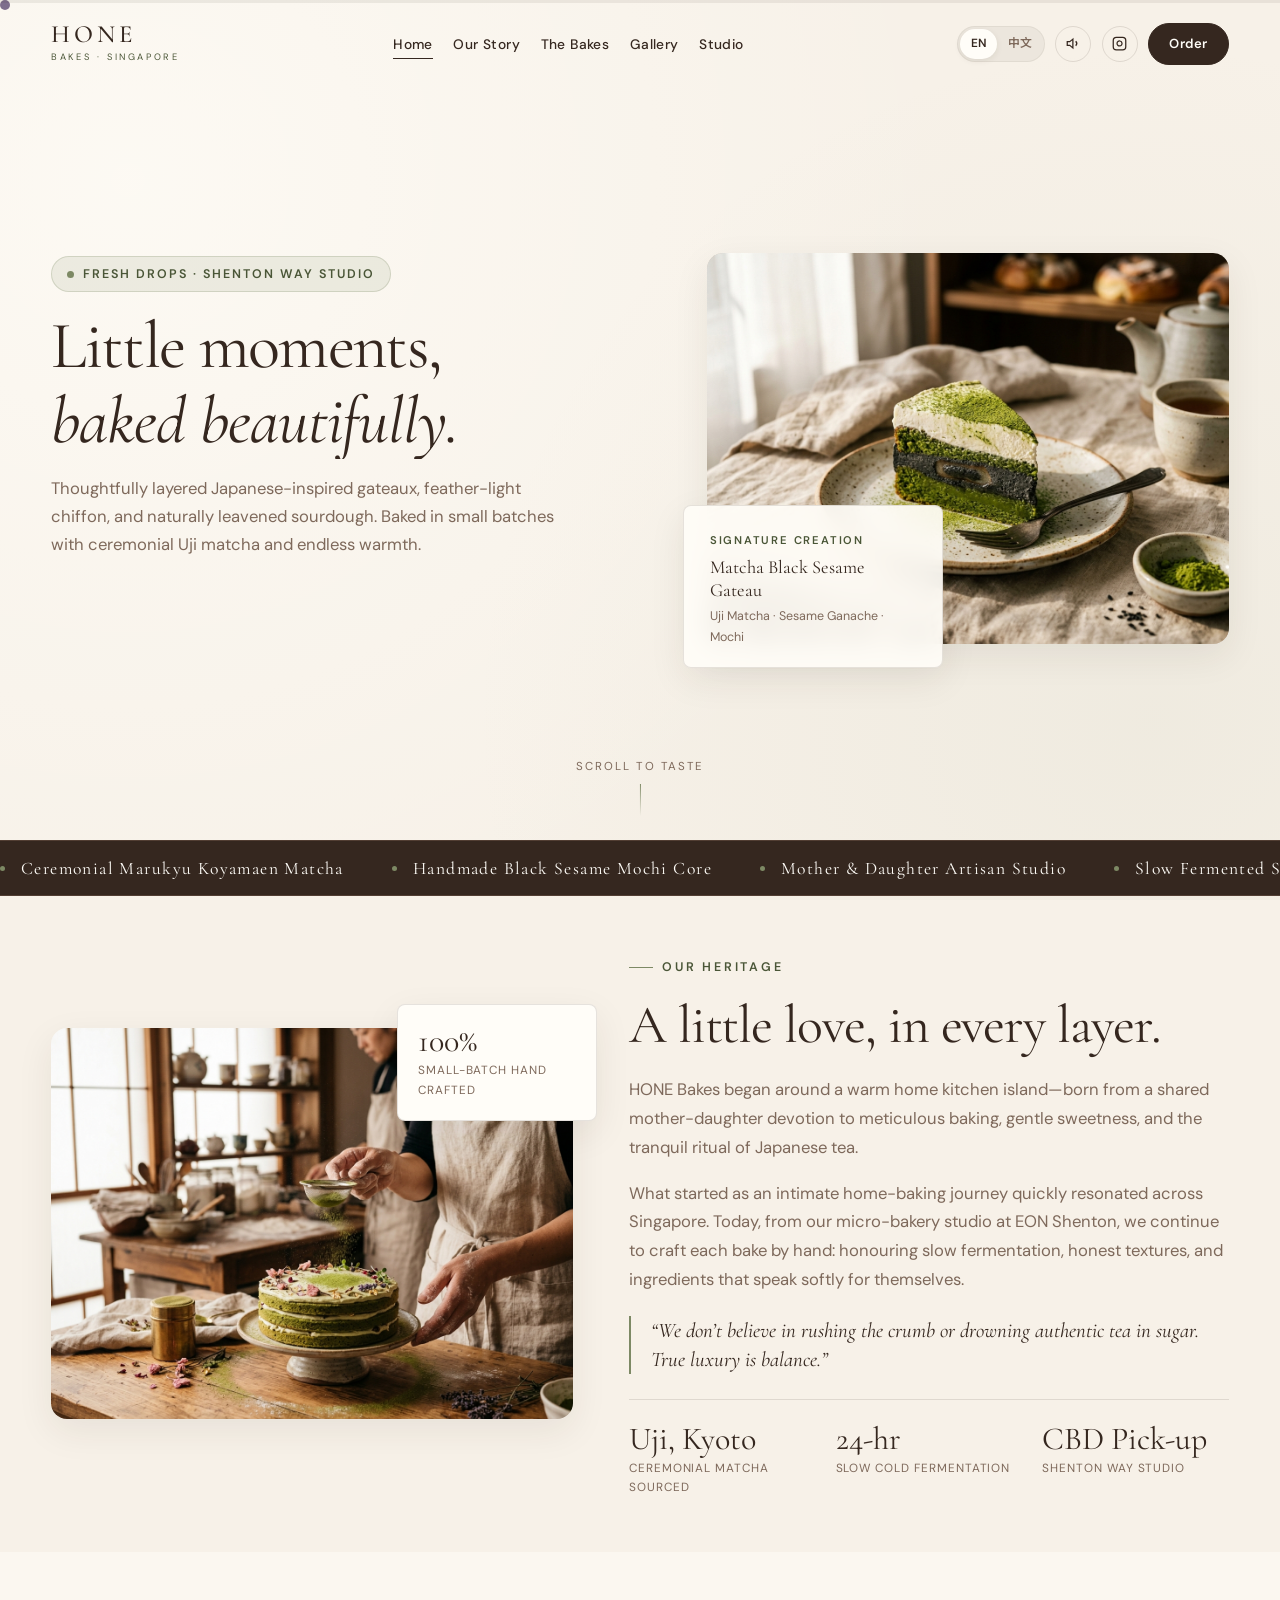
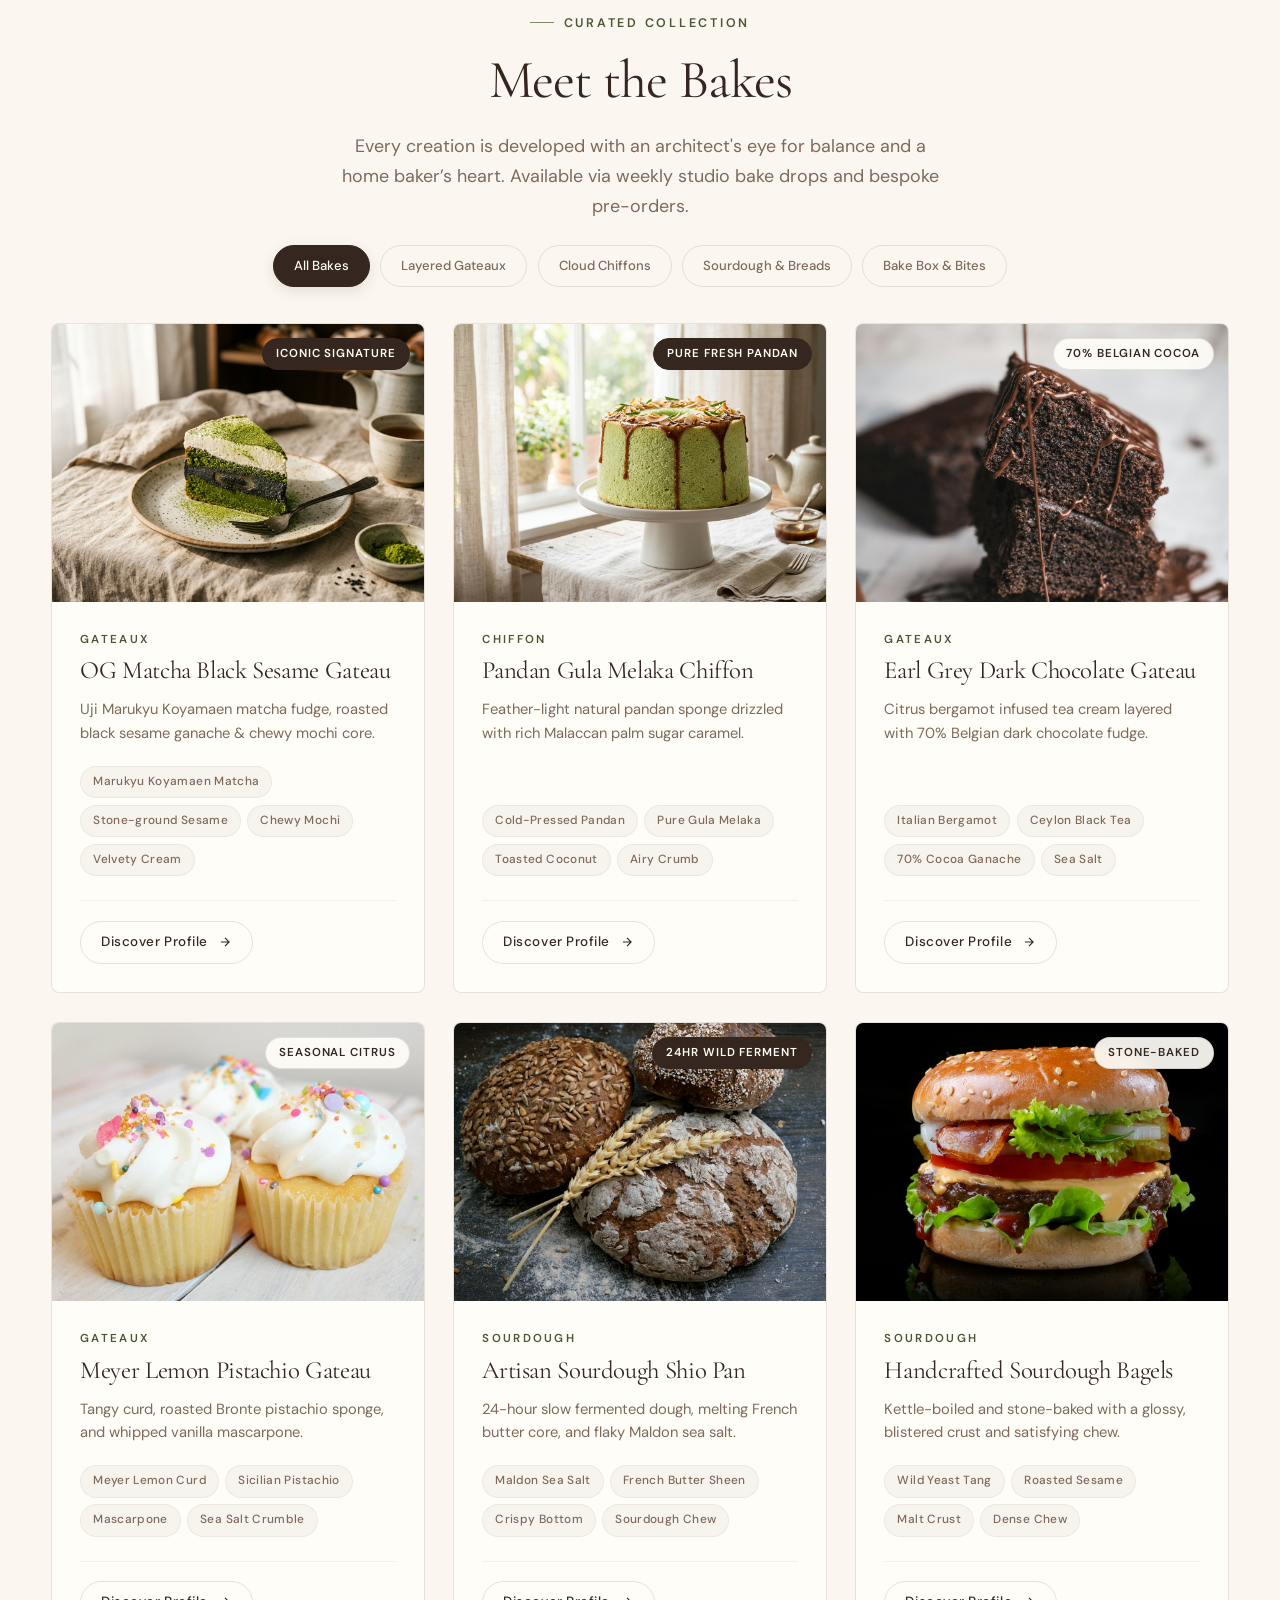
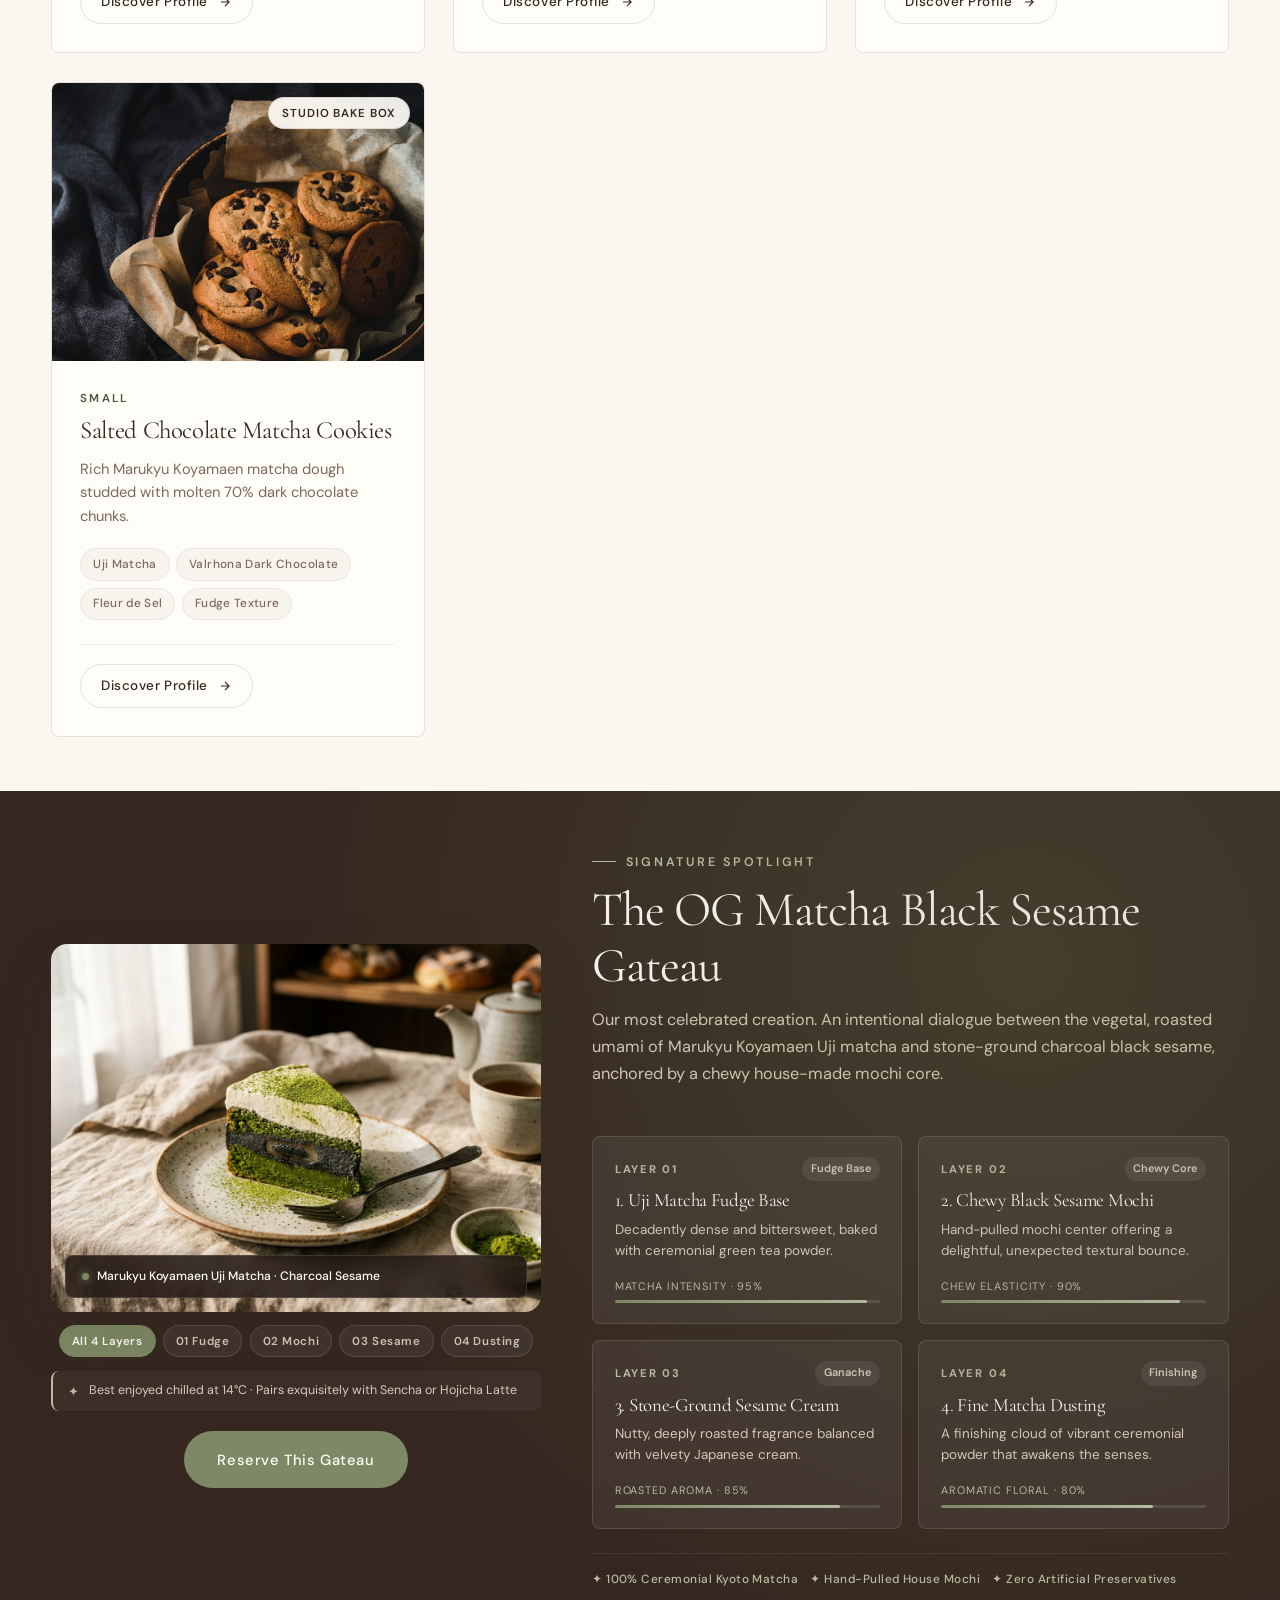
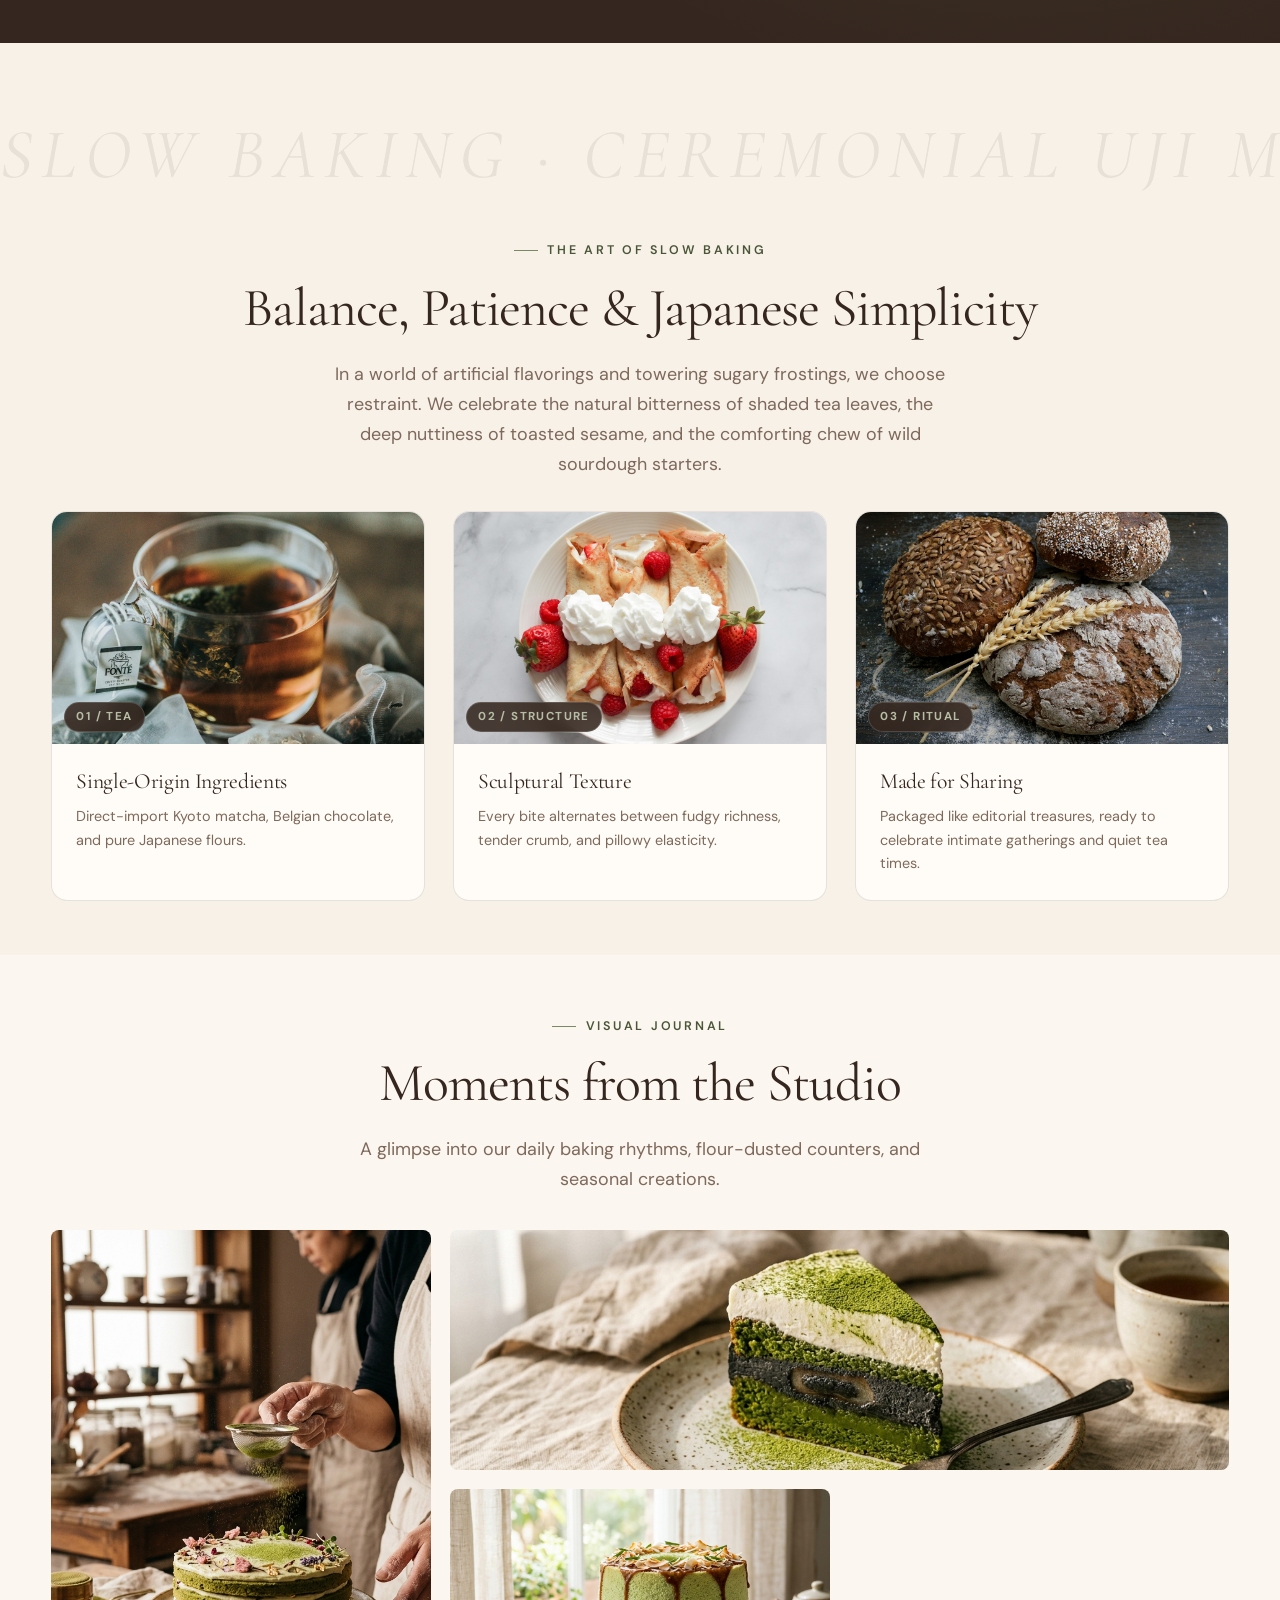
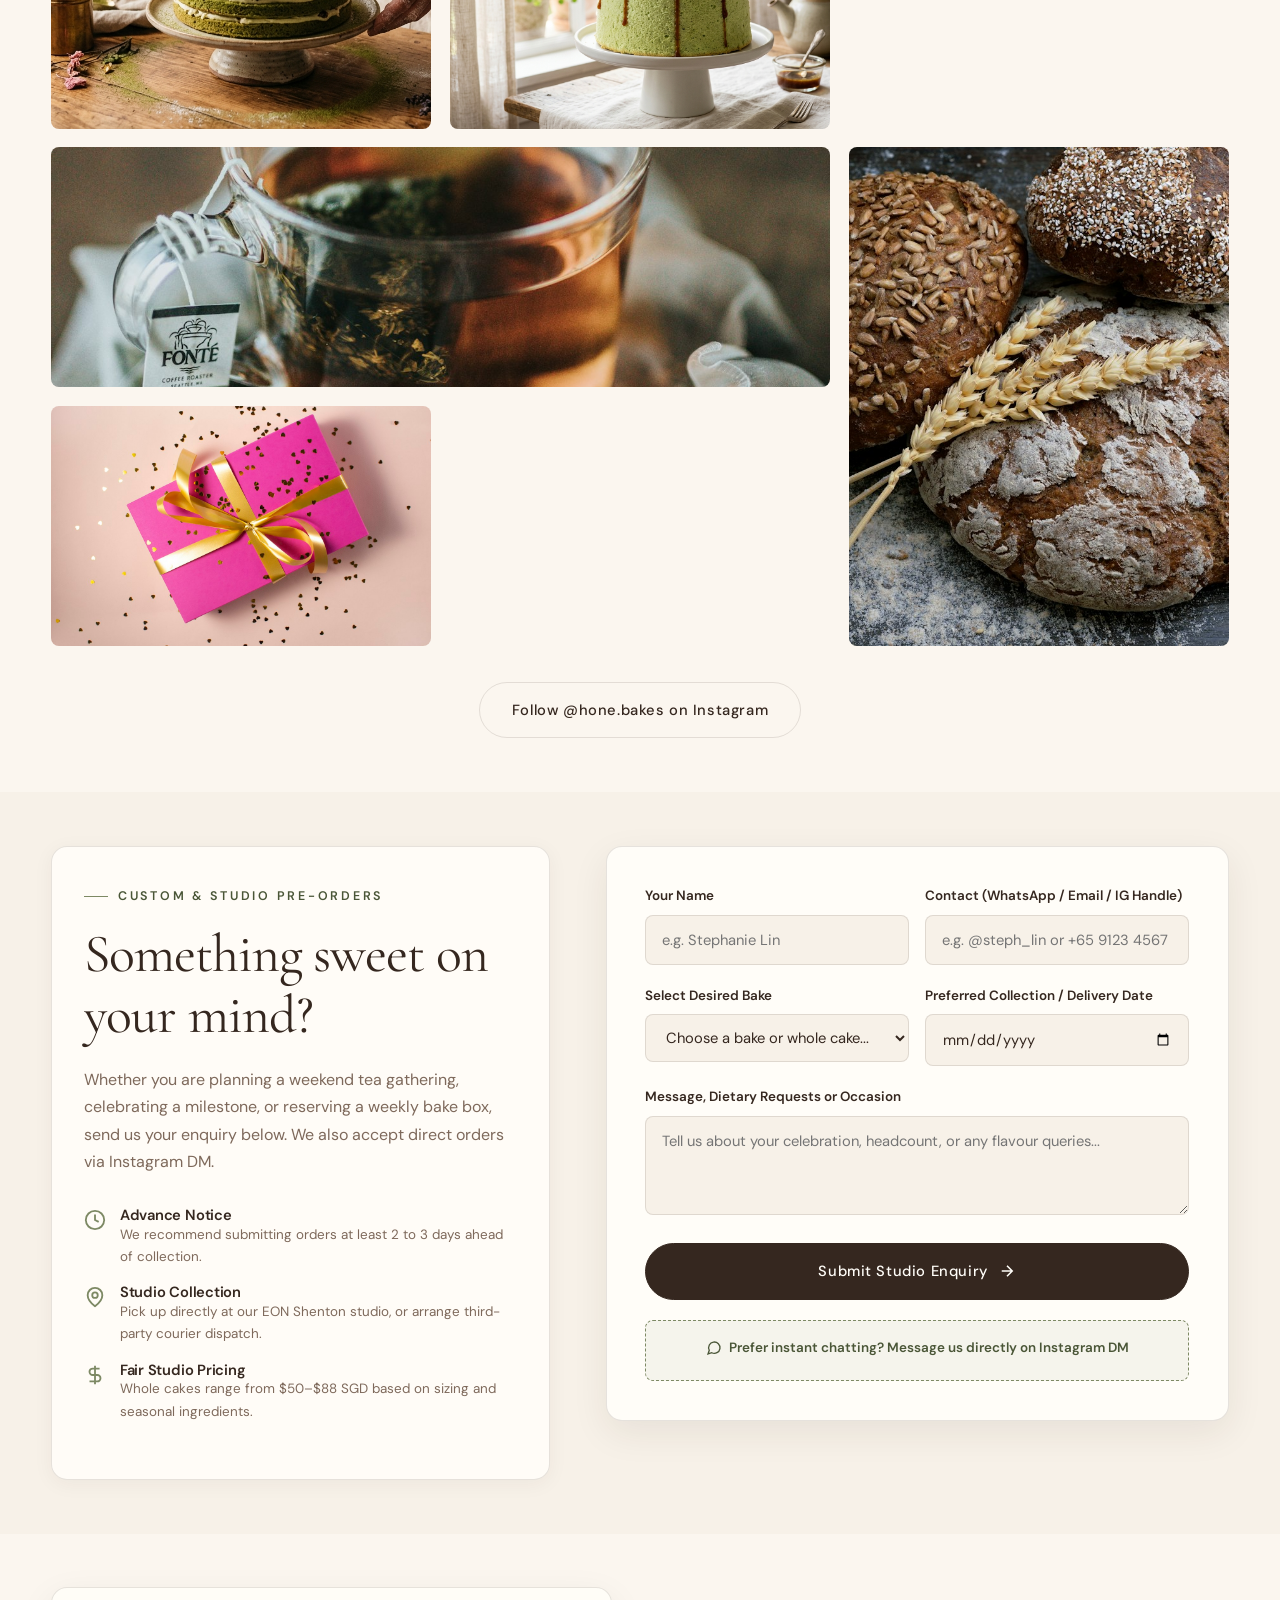
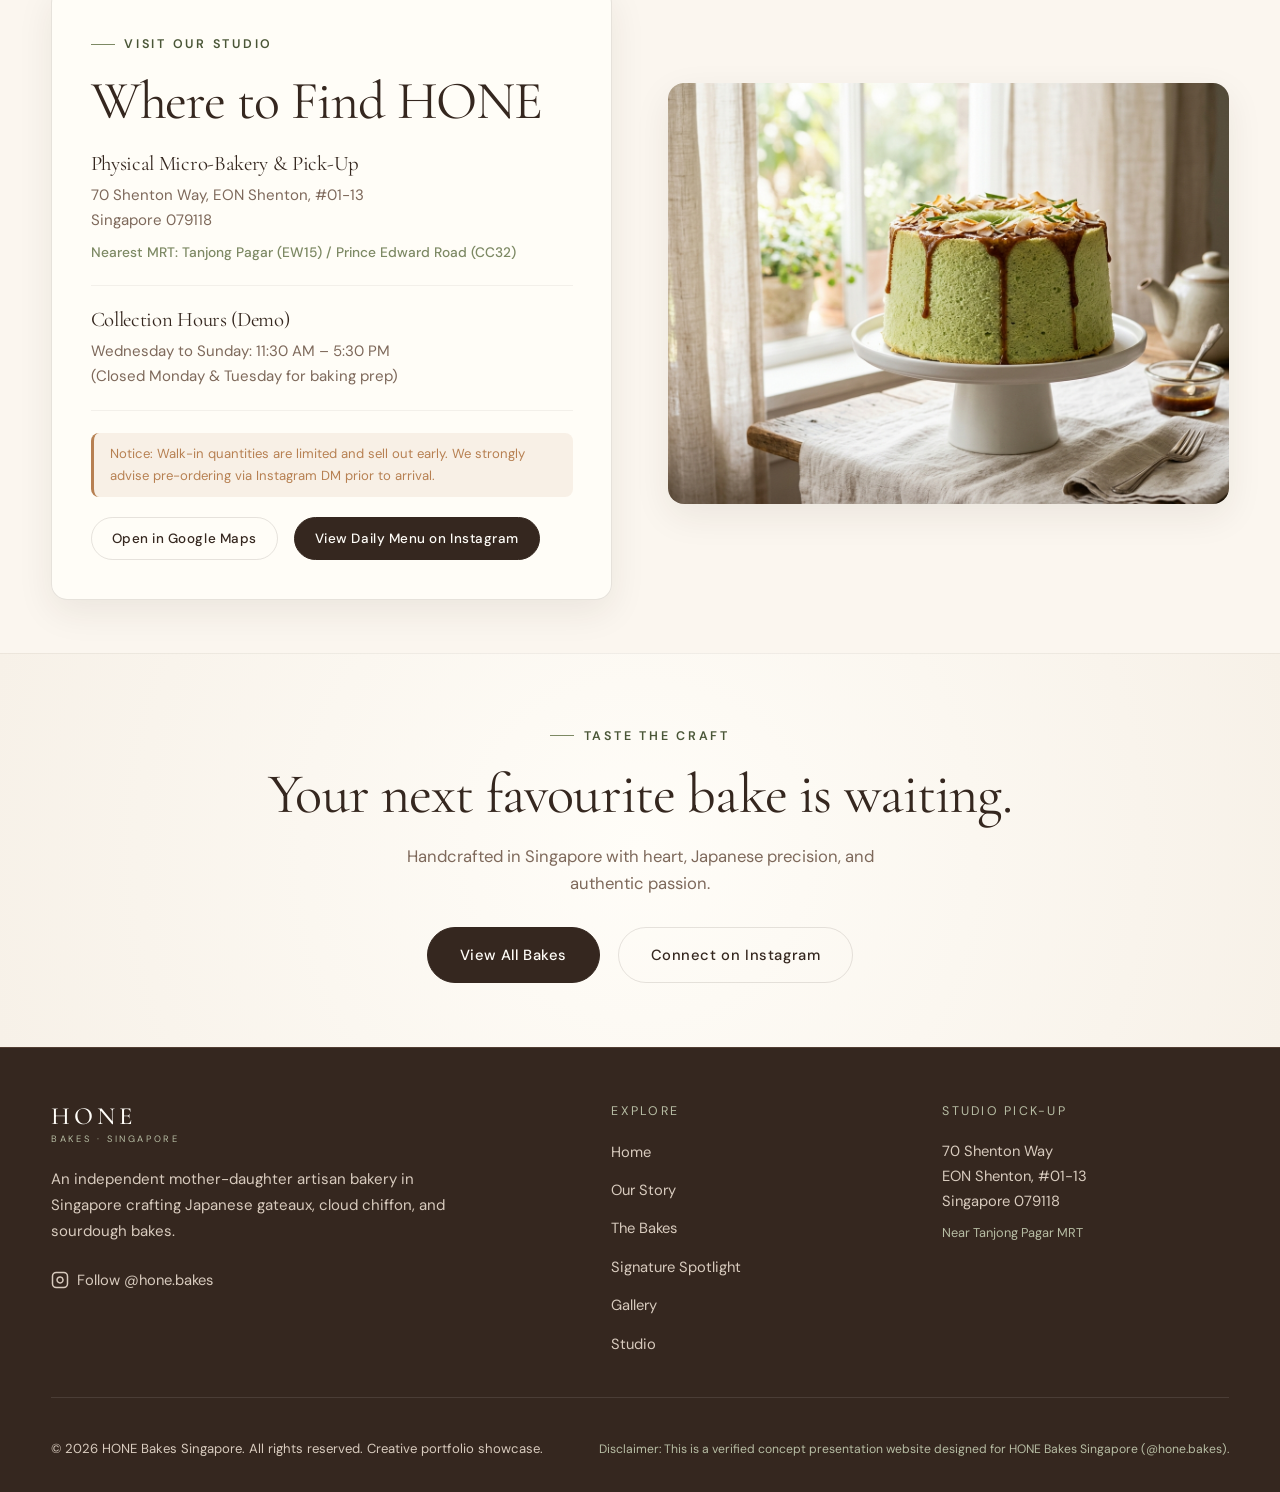
==== index.html @ 2d7f0666 "Initial commit - HONE Bakes artisan bakery website" ====
<!DOCTYPE html>
<html lang="en">
<head>
  <meta charset="UTF-8">
  <meta name="viewport" content="width=device-width, initial-scale=1.0">
  
  <!-- Primary SEO Tags -->
  <title>HONE Bakes — Artisan Bakery Singapore | OG Matcha Black Sesame Gateau</title>
  <meta name="title" content="HONE Bakes — Artisan Bakery Singapore | OG Matcha Black Sesame Gateau">
  <meta name="description" content="HONE Bakes is an independent mother-daughter artisan bakery studio in Singapore, famed for the OG Matcha Black Sesame Gateau, sourdough shio pan, and cloud chiffons.">
  <meta name="keywords" content="HONE Bakes, HONE Bakes Singapore, artisan bakery Singapore, matcha cake Singapore, matcha black sesame cake, sourdough shio pan, chiffon cake Singapore, Shenton Way bakery">
  <meta name="author" content="HONE Bakes">
  <meta name="robots" content="index, follow">
  <link rel="canonical" href="https://honebakes.sg/">
  <meta name="theme-color" content="#35271F">

  <!-- Open Graph / Facebook -->
  <meta property="og:type" content="website">
  <meta property="og:url" content="https://honebakes.sg/">
  <meta property="og:title" content="HONE Bakes — Artisan Bakery Singapore">
  <meta property="og:description" content="Thoughtfully crafted Japanese-inspired gateaux, feather-light chiffon, and naturally leavened sourdough in Singapore.">
  <meta property="og:image" content="https://honebakes.sg/assets/images/hone-bakes-matcha-black-sesame-gateau.jpg">

  <!-- Twitter -->
  <meta property="twitter:card" content="summary_large_image">
  <meta property="twitter:url" content="https://honebakes.sg/">
  <meta property="twitter:title" content="HONE Bakes — Artisan Bakery Singapore">
  <meta property="twitter:description" content="Thoughtfully crafted Japanese-inspired gateaux, feather-light chiffon, and naturally leavened sourdough in Singapore.">
  <meta property="twitter:image" content="https://honebakes.sg/assets/images/hone-bakes-matcha-black-sesame-gateau.jpg">

  <!-- Favicon & Manifest -->
  <link rel="icon" type="image/svg+xml" href="favicon.svg">
  <link rel="manifest" href="site.webmanifest">

  <!-- Preconnect & Fonts -->
  <link rel="preconnect" href="https://fonts.googleapis.com">
  <link rel="preconnect" href="https://fonts.gstatic.com" crossorigin>
  <link href="https://fonts.googleapis.com/css2?family=Cormorant+Garamond:ital,wght@0,300;0,400;0,500;0,600;0,700;1,400;1,600&family=DM+Sans:ital,opsz,wght@0,9..40,300;0,9..40,400;0,9..40,500;0,9..40,600;0,9..40,700;1,9..40,400&family=Noto+Serif+SC:wght@400;600;700&family=Noto+Sans+SC:wght@300;400;500&display=swap" rel="stylesheet">

  <!-- Stylesheets -->
  <link rel="stylesheet" href="css/style.css">
  <link rel="stylesheet" href="css/animations.css">
  <link rel="stylesheet" href="css/responsive.css">

  <!-- Structured Data: JSON-LD for LocalBusiness / Bakery -->
  <script type="application/ld+json">
  {
    "@context": "https://schema.org",
    "@type": "Bakery",
    "name": "HONE Bakes",
    "image": "https://honebakes.sg/assets/images/hone-bakes-matcha-black-sesame-gateau.jpg",
    "description": "Artisan mother-daughter bakery in Singapore crafting Japanese gateaux, sourdough shio pan, and cloud chiffon cakes.",
    "url": "https://honebakes.sg/",
    "sameAs": [
      "https://instagram.com/hone.bakes"
    ],
    "address": {
      "@type": "PostalAddress",
      "streetAddress": "70 Shenton Way, EON Shenton, #01-13",
      "addressLocality": "Singapore",
      "postalCode": "079118",
      "addressCountry": "SG"
    },
    "geo": {
      "@type": "GeoCoordinates",
      "latitude": 1.2745,
      "longitude": 103.8471
    },
    "servesCuisine": ["Bakery", "Japanese Pastry", "Sourdough", "Desserts"],
    "priceRange": "$$"
  }
  </script>
</head>
<body>

  <!-- Top Scroll Reading Progress Indicator -->
  <div id="scroll-progress" class="scroll-progress" aria-hidden="true">
    <div id="scroll-progress-bar" class="scroll-progress__bar"></div>
  </div>

  <!-- Custom Cursor for Desktop -->
  <div id="custom-cursor" class="custom-cursor" aria-hidden="true"></div>

  <!-- Section 1: Premium Loading Experience -->
  <aside id="site-loader" class="site-loader" aria-label="Loading HONE Bakes">
    <div class="loader-inner">
      <div id="loader-wordmark" class="loader-wordmark" data-i18n="loader_title">HONE BAKES</div>
      <div class="loader-sub" data-i18n="loader_subtitle">Artisan Pastry Studio · Singapore</div>
      <div class="loader-line-wrap">
        <div id="loader-progress-bar" class="loader-progress-bar"></div>
      </div>
    </div>
  </aside>

  <!-- Section 2: Navigation Header -->
  <header class="site-header" role="banner">
    <div class="container header-container">
      <a href="#hero" class="brand-wordmark" aria-label="HONE Bakes Homepage">
        <span class="brand-title">HONE</span>
        <span class="brand-sub">BAKES · SINGAPORE</span>
      </a>

      <!-- Desktop Nav -->
      <nav class="site-nav" role="navigation" aria-label="Main Navigation">
        <a href="#hero" class="site-nav__link is-current" data-i18n="nav_home">Home</a>
        <a href="#story" class="site-nav__link" data-i18n="nav_story">Our Story</a>
        <a href="#menu" class="site-nav__link" data-i18n="nav_menu">The Bakes</a>
        <a href="#gallery" class="site-nav__link" data-i18n="nav_gallery">Gallery</a>
        <a href="#location" class="site-nav__link" data-i18n="nav_find_us">Studio</a>
      </nav>

      <!-- Header Controls -->
      <div class="site-header__actions">
        <!-- Bilingual Switcher -->
        <div class="lang-switcher" role="group" aria-label="Language Selector">
          <button class="lang-btn is-active" data-lang="en" aria-pressed="true">EN</button>
          <button class="lang-btn" data-lang="zh" aria-pressed="false">中文</button>
        </div>

        <!-- Ambient Sound Toggle -->
        <button id="sound-toggle" class="header-icon-btn" aria-label="Toggle subtle sensory audio" title="Ambient Bakery Chime" aria-pressed="false">
          <svg width="15" height="15" viewBox="0 0 24 24" fill="none" stroke="currentColor" stroke-width="2">
            <polygon points="11 5 6 9 2 9 2 15 6 15 11 19 11 5"></polygon>
            <path d="M15.54 8.46a5 5 0 0 1 0 7.07"></path>
          </svg>
        </button>

        <!-- Instagram Direct Icon -->
        <a href="https://instagram.com/hone.bakes" target="_blank" rel="noopener noreferrer" class="header-icon-btn" aria-label="Visit HONE Bakes on Instagram" title="@hone.bakes on Instagram">
          <svg width="15" height="15" viewBox="0 0 24 24" fill="none" stroke="currentColor" stroke-width="2">
            <rect x="2" y="2" width="20" height="20" rx="5" ry="5"></rect>
            <path d="M16 11.37A4 4 0 1 1 12.63 8 4 4 0 0 1 16 11.37z"></path>
            <line x1="17.5" y1="6.5" x2="17.51" y2="6.5"></line>
          </svg>
        </a>

        <!-- Order CTA -->
        <a href="#order" class="btn btn-primary btn-sm header-order-btn" data-i18n="nav_enquire_btn">Order</a>

        <!-- Mobile Hamburger Toggle -->
        <button id="mobile-menu-toggle" class="mobile-toggle" aria-label="Toggle mobile menu" aria-expanded="false">
          <span class="hamburger-line"></span>
          <span class="hamburger-line"></span>
          <span class="hamburger-line"></span>
        </button>
      </div>
    </div>
  </header>

  <!-- Mobile Drawer Overlay -->
  <aside id="mobile-drawer" class="mobile-drawer" aria-hidden="true" role="dialog" aria-label="Mobile Navigation">
    <nav class="mobile-drawer__nav">
      <a href="#hero" class="mobile-drawer__link" data-i18n="nav_home">Home</a>
      <a href="#story" class="mobile-drawer__link" data-i18n="nav_story">Our Story</a>
      <a href="#menu" class="mobile-drawer__link" data-i18n="nav_menu">The Bakes</a>
      <a href="#signature" class="mobile-drawer__link" data-i18n="sig_eyebrow">Signature Spotlight</a>
      <a href="#gallery" class="mobile-drawer__link" data-i18n="nav_gallery">Gallery</a>
      <a href="#location" class="mobile-drawer__link" data-i18n="nav_find_us">Studio & Location</a>
      <a href="#order" class="mobile-drawer__link" data-i18n="nav_enquire_btn">Order / Enquire</a>
    </nav>
    <div class="mobile-drawer__footer">
      <a href="https://instagram.com/hone.bakes" target="_blank" rel="noopener noreferrer" class="btn btn-primary">
        <span>Follow on Instagram @hone.bakes</span>
      </a>
    </div>
  </aside>

  <main id="main-content">

    <!-- Section 3: Cinematic Hero -->
    <section id="hero" class="hero" aria-labelledby="hero-title">
      <div class="container hero-grid">
        <!-- Content Column -->
        <div class="hero__content-column">
          <div class="hero__badge">
            <span class="hero__badge-pulse"></span>
            <span data-i18n="hero_badge_text">Fresh Drops · Shenton Way Studio</span>
          </div>

          <h1 id="hero-title" class="hero__title">
            <span class="hero__title-line-mask">
              <span class="hero__title-line" data-i18n="hero_title_line1">Little moments,</span>
            </span>
            <span class="hero__title-line-mask">
              <span class="hero__title-line font-serif" style="font-style: italic;" data-i18n="hero_title_line2">baked beautifully.</span>
            </span>
          </h1>

          <p class="hero__description" data-i18n="hero_desc">
            Thoughtfully layered Japanese-inspired gateaux, feather-light chiffon, and naturally leavened sourdough. Baked in small batches with ceremonial Uji matcha and endless warmth.
          </p>

          <div class="hero__actions">
            <a href="#menu" class="btn btn-primary" data-i18n="hero_primary_cta">
              <span>Explore Our Bakes</span>
              <svg width="16" height="16" viewBox="0 0 24 24" fill="none" stroke="currentColor" stroke-width="2">
                <path d="M5 12h14M12 5l7 7-7 7"/>
              </svg>
            </a>
            <a href="https://instagram.com/hone.bakes" target="_blank" rel="noopener noreferrer" class="btn btn-secondary" data-i18n="hero_secondary_cta">
              <svg width="16" height="16" viewBox="0 0 24 24" fill="none" stroke="currentColor" stroke-width="2">
                <rect x="2" y="2" width="20" height="20" rx="5" ry="5"></rect>
                <path d="M16 11.37A4 4 0 1 1 12.63 8 4 4 0 0 1 16 11.37z"></path>
                <line x1="17.5" y1="6.5" x2="17.51" y2="6.5"></line>
              </svg>
              <span>Visit Instagram</span>
            </a>
          </div>
        </div>

        <!-- Visual Media Column -->
        <div class="hero__visual-column">
          <div class="hero__visual-media">
            <img src="assets/images/hone-bakes-matcha-black-sesame-gateau.jpg" 
                 alt="Exquisite slice of HONE Bakes OG Matcha Black Sesame Gateau with mochi center on artisan ceramic plate" 
                 width="800" 
                 height="600"
                 fetchpriority="high" />
          </div>

          <!-- Floating Info Card -->
          <div class="hero__floating-card float-element">
            <span class="hero__floating-card-tag">Signature Creation</span>
            <div class="hero__floating-card-title">Matcha Black Sesame Gateau</div>
            <div style="font-size: 0.78rem; color: #7E695B; margin-top: 4px;">Uji Matcha · Sesame Ganache · Mochi</div>
          </div>
        </div>
      </div>

      <!-- Scroll Indicator -->
      <div class="hero__scroll-indicator" aria-hidden="true">
        <span data-i18n="hero_scroll_label">Scroll to taste</span>
        <div class="hero__scroll-line"></div>
      </div>
    </section>

    <!-- Marquee Ribbon -->
    <div class="marquee-ribbon" aria-hidden="true">
      <div class="marquee-track">
        <span class="marquee-item"><span class="marquee-dot"></span> <span data-i18n="marquee_item1">Ceremonial Marukyu Koyamaen Matcha</span></span>
        <span class="marquee-item"><span class="marquee-dot"></span> <span data-i18n="marquee_item2">Handmade Black Sesame Mochi Core</span></span>
        <span class="marquee-item"><span class="marquee-dot"></span> <span data-i18n="marquee_item3">Mother & Daughter Artisan Studio</span></span>
        <span class="marquee-item"><span class="marquee-dot"></span> <span data-i18n="marquee_item4">Slow Fermented Sourdough Shio Pan</span></span>
        <span class="marquee-item"><span class="marquee-dot"></span> <span data-i18n="marquee_item5">Pandan Gula Melaka Chiffon</span></span>
        <span class="marquee-item"><span class="marquee-dot"></span> <span data-i18n="marquee_item6">Small-Batch Daily Drops</span></span>
        <!-- Duplicated for seamless loop -->
        <span class="marquee-item"><span class="marquee-dot"></span> <span data-i18n="marquee_item1">Ceremonial Marukyu Koyamaen Matcha</span></span>
        <span class="marquee-item"><span class="marquee-dot"></span> <span data-i18n="marquee_item2">Handmade Black Sesame Mochi Core</span></span>
        <span class="marquee-item"><span class="marquee-dot"></span> <span data-i18n="marquee_item3">Mother & Daughter Artisan Studio</span></span>
        <span class="marquee-item"><span class="marquee-dot"></span> <span data-i18n="marquee_item4">Slow Fermented Sourdough Shio Pan</span></span>
        <span class="marquee-item"><span class="marquee-dot"></span> <span data-i18n="marquee_item5">Pandan Gula Melaka Chiffon</span></span>
        <span class="marquee-item"><span class="marquee-dot"></span> <span data-i18n="marquee_item6">Small-Batch Daily Drops</span></span>
      </div>
    </div>

    <!-- Section 4: Brand Story -->
    <section id="story" class="story" aria-labelledby="story-title">
      <div class="container story-grid">
        <!-- Imagery Composition -->
        <div class="story__media-composition sec-reveal">
          <div class="story__media-primary">
            <img src="assets/images/hone-bakes-artisan-baking-studio.jpg" 
                 alt="Artisan bakers in linen aprons dusting delicate matcha over a cake in sunlit studio" 
                 loading="lazy" 
                 width="700" 
                 height="525" />
          </div>
          <div class="story__media-accent">
            <div class="story__stat-num" data-i18n="story_stat_1_num">100%</div>
            <div class="story__stat-label" data-i18n="story_stat_1_lbl">Small-batch hand crafted</div>
          </div>
        </div>

        <!-- Narrative Content -->
        <div class="story__content sec-reveal">
          <span class="eyebrow" data-i18n="story_eyebrow">Our Heritage</span>
          <h2 id="story-title" class="section-title" data-i18n="story_title">A little love, in every layer.</h2>
          <p class="story__content-p" data-i18n="story_p1">
            HONE Bakes began around a warm home kitchen island—born from a shared mother-daughter devotion to meticulous baking, gentle sweetness, and the tranquil ritual of Japanese tea.
          </p>
          <p class="story__content-p" data-i18n="story_p2">
            What started as an intimate home-baking journey quickly resonated across Singapore. Today, from our micro-bakery studio at EON Shenton, we continue to craft each bake by hand: honouring slow fermentation, honest textures, and ingredients that speak softly for themselves.
          </p>

          <blockquote class="story__quote" data-i18n="story_quote">
            “We don’t believe in rushing the crumb or drowning authentic tea in sugar. True luxury is balance.”
          </blockquote>

          <div class="story__stats-row">
            <div>
              <div class="story__stat-num" data-i18n="story_stat_2_num">Uji, Kyoto</div>
              <div class="story__stat-label" data-i18n="story_stat_2_lbl">Ceremonial matcha sourced</div>
            </div>
            <div>
              <div class="story__stat-num" data-i18n="story_stat_3_num">24-hr</div>
              <div class="story__stat-label" data-i18n="story_stat_3_lbl">Slow cold fermentation</div>
            </div>
            <div>
              <div class="story__stat-num">CBD Pick-up</div>
              <div class="story__stat-label">Shenton Way Studio</div>
            </div>
          </div>
        </div>
      </div>
    </section>

    <!-- Section 5: Signature Bakes Showcase -->
    <section id="menu" class="products-section" aria-labelledby="menu-title">
      <div class="container">
        <div class="text-center sec-reveal">
          <span class="eyebrow" data-i18n="menu_eyebrow">Curated Collection</span>
          <h2 id="menu-title" class="section-title" data-i18n="menu_title">Meet the Bakes</h2>
          <p class="section-subtitle mx-auto" data-i18n="menu_subtitle">
            Every creation is developed with an architect's eye for balance and a home baker’s heart. Available via weekly studio bake drops and bespoke pre-orders.
          </p>

          <!-- Filter Category Tabs -->
          <div class="filter-tabs" role="tablist" aria-label="Bakes Categories">
            <button class="filter-tab-btn is-active" role="tab" aria-selected="true" data-filter="all" data-i18n="filter_all">All Bakes</button>
            <button class="filter-tab-btn" role="tab" aria-selected="false" data-filter="gateaux" data-i18n="filter_gateaux">Layered Gateaux</button>
            <button class="filter-tab-btn" role="tab" aria-selected="false" data-filter="chiffon" data-i18n="filter_chiffon">Cloud Chiffons</button>
            <button class="filter-tab-btn" role="tab" aria-selected="false" data-filter="sourdough" data-i18n="filter_sourdough">Sourdough & Breads</button>
            <button class="filter-tab-btn" role="tab" aria-selected="false" data-filter="small" data-i18n="filter_small">Bake Box & Bites</button>
          </div>
        </div>

        <!-- Dynamic Product Cards Grid -->
        <div id="products-grid" class="products-grid">
          <!-- Populated by js/products.js -->
        </div>
      </div>
    </section>

    <!-- Section 6: Signature Product Storytelling -->
    <section id="signature" class="signature-story" aria-labelledby="sig-title">
      <div class="container">
        <div class="signature-story-layout">
          <!-- Left: Sticky Media Column -->
          <div class="signature-story__media-col">
            <div class="signature-story__media-frame">
              <img id="sig-cake-img" src="assets/images/hone-bakes-matcha-black-sesame-gateau.jpg" 
                   alt="Detailed macro view of HONE Bakes Matcha Black Sesame Gateau with visible mochi layer" 
                   loading="lazy" 
                   width="800" 
                   height="600" />
              <div class="sig-media-badge">
                <span class="sig-badge-dot"></span>
                <span id="sig-active-layer-indicator">Marukyu Koyamaen Uji Matcha · Charcoal Sesame</span>
              </div>
            </div>

            <!-- Interactive Layer Switcher Bar -->
            <div class="sig-layer-tabs" role="tablist" aria-label="Explore Cake Layers">
              <button class="sig-layer-tab is-active" data-layer="all">All 4 Layers</button>
              <button class="sig-layer-tab" data-layer="1">01 Fudge</button>
              <button class="sig-layer-tab" data-layer="2">02 Mochi</button>
              <button class="sig-layer-tab" data-layer="3">03 Sesame</button>
              <button class="sig-layer-tab" data-layer="4">04 Dusting</button>
            </div>

            <!-- Chef's Tasting Note -->
            <div class="sig-tasting-note">
              <span class="tasting-icon">✦</span>
              <p>Best enjoyed chilled at 14°C · Pairs exquisitely with Sencha or Hojicha Latte</p>
            </div>

            <div class="sig-action-wrap text-center">
              <a href="#order" class="btn btn-matcha js-select-and-enquire" data-bake-name="OG Matcha Black Sesame Gateau" data-i18n="sig_cta">
                <span>Reserve This Gateau</span>
                <svg width="16" height="16" viewBox="0 0 24 24" fill="none" stroke="currentColor" stroke-width="2">
                  <path d="M5 12h14M12 5l7 7-7 7"/>
                </svg>
              </a>
            </div>
          </div>

          <!-- Right Column: Heading, Description & 4 Layers in One Frame -->
          <div class="signature-story__info-col">
            <div class="signature-story__header">
              <span class="eyebrow" data-i18n="sig_eyebrow">Signature Spotlight</span>
              <h2 id="sig-title" class="section-title" data-i18n="sig_title">The OG Matcha Black Sesame Gateau</h2>
              <p class="signature-story__desc" data-i18n="sig_desc">
                Our most celebrated creation. An intentional dialogue between the vegetal, roasted umami of Marukyu Koyamaen Uji matcha and stone-ground charcoal black sesame, anchored by a chewy house-made mochi core.
              </p>
            </div>

            <!-- 4 Layers Cards in 2x2 Grid -->
            <div class="signature-story__layers-grid">
              <div class="signature-layer-card" data-layer="1">
                <div class="layer-card__top">
                  <span class="layer-num">LAYER 01</span>
                  <span class="layer-tag">Fudge Base</span>
                </div>
                <h3 class="layer-card__title" data-i18n="sig_layer1_title">1. Uji Matcha Fudge Base</h3>
                <p class="layer-card__desc" data-i18n="sig_layer1_desc">Decadently dense and bittersweet, baked with ceremonial green tea powder.</p>
                <div class="layer-gauge">
                  <span class="gauge-label">Matcha Intensity · 95%</span>
                  <div class="gauge-bar"><div class="gauge-fill" style="width: 95%;"></div></div>
                </div>
              </div>

              <div class="signature-layer-card" data-layer="2">
                <div class="layer-card__top">
                  <span class="layer-num">LAYER 02</span>
                  <span class="layer-tag">Chewy Core</span>
                </div>
                <h3 class="layer-card__title" data-i18n="sig_layer2_title">2. Chewy Black Sesame Mochi</h3>
                <p class="layer-card__desc" data-i18n="sig_layer2_desc">Hand-pulled mochi center offering a delightful, unexpected textural bounce.</p>
                <div class="layer-gauge">
                  <span class="gauge-label">Chew Elasticity · 90%</span>
                  <div class="gauge-bar"><div class="gauge-fill" style="width: 90%;"></div></div>
                </div>
              </div>

              <div class="signature-layer-card" data-layer="3">
                <div class="layer-card__top">
                  <span class="layer-num">LAYER 03</span>
                  <span class="layer-tag">Ganache</span>
                </div>
                <h3 class="layer-card__title" data-i18n="sig_layer3_title">3. Stone-Ground Sesame Cream</h3>
                <p class="layer-card__desc" data-i18n="sig_layer3_desc">Nutty, deeply roasted fragrance balanced with velvety Japanese cream.</p>
                <div class="layer-gauge">
                  <span class="gauge-label">Roasted Aroma · 85%</span>
                  <div class="gauge-bar"><div class="gauge-fill" style="width: 85%;"></div></div>
                </div>
              </div>

              <div class="signature-layer-card" data-layer="4">
                <div class="layer-card__top">
                  <span class="layer-num">LAYER 04</span>
                  <span class="layer-tag">Finishing</span>
                </div>
                <h3 class="layer-card__title" data-i18n="sig_layer4_title">4. Fine Matcha Dusting</h3>
                <p class="layer-card__desc" data-i18n="sig_layer4_desc">A finishing cloud of vibrant ceremonial powder that awakens the senses.</p>
                <div class="layer-gauge">
                  <span class="gauge-label">Aromatic Floral · 80%</span>
                  <div class="gauge-bar"><div class="gauge-fill" style="width: 80%;"></div></div>
                </div>
              </div>
            </div>

            <!-- Guarantee Strip below layers -->
            <div class="sig-guarantee-strip">
              <span class="strip-pill">✦ 100% Ceremonial Kyoto Matcha</span>
              <span class="strip-pill">✦ Hand-Pulled House Mochi</span>
              <span class="strip-pill">✦ Zero Artificial Preservatives</span>
            </div>
          </div>
        </div>
      </div>
    </section>

    <!-- Section 7: Our Philosophy / Craftsmanship -->
    <section id="craft" class="philosophy" aria-labelledby="craft-title">
      <!-- Kinetic Scroll-Linked Text Ribbon -->
      <div class="philosophy-kinetic-text" aria-hidden="true">
        <span class="kinetic-text-track">SLOW BAKING · CEREMONIAL UJI MATCHA · ARCHITECTURAL TEXTURE · WILD STARTER FERMENTATION · SLOW BAKING · CEREMONIAL UJI MATCHA · ARCHITECTURAL TEXTURE</span>
      </div>

      <div class="container">
        <div class="text-center">
          <span class="eyebrow" data-i18n="craft_eyebrow">The Art of Slow Baking</span>
          <h2 id="craft-title" class="section-title" data-i18n="craft_title">Balance, Patience & Japanese Simplicity</h2>
          <p class="section-subtitle mx-auto" data-i18n="craft_p1">
            In a world of artificial flavorings and towering sugary frostings, we choose restraint. We celebrate the natural bitterness of shaded tea leaves, the deep nuttiness of toasted sesame, and the comforting chew of wild sourdough starters.
          </p>
        </div>

        <div class="philosophy__grid">
          <div class="philosophy-card" data-pillar="1">
            <div class="philosophy-card__media">
              <img src="assets/images/hone-bakes-matcha-whisk.jpg" alt="Single-origin ceremonial Uji matcha whisking" loading="lazy" width="400" height="240">
              <span class="philosophy-card__num">01 / TEA</span>
            </div>
            <div class="philosophy-card__content">
              <h3 class="philosophy-card__title" data-i18n="craft_point1_title">Single-Origin Ingredients</h3>
              <p class="philosophy-card__desc" data-i18n="craft_point1_desc">Direct-import Kyoto matcha, Belgian chocolate, and pure Japanese flours.</p>
            </div>
          </div>

          <div class="philosophy-card" data-pillar="2">
            <div class="philosophy-card__media">
              <img src="assets/images/hone-bakes-macro-texture.jpg" alt="Rich cake layers and mochi texture" loading="lazy" width="400" height="240">
              <span class="philosophy-card__num">02 / STRUCTURE</span>
            </div>
            <div class="philosophy-card__content">
              <h3 class="philosophy-card__title" data-i18n="craft_point2_title">Sculptural Texture</h3>
              <p class="philosophy-card__desc" data-i18n="craft_point2_desc">Every bite alternates between fudgy richness, tender crumb, and pillowy elasticity.</p>
            </div>
          </div>

          <div class="philosophy-card" data-pillar="3">
            <div class="philosophy-card__media">
              <img src="assets/images/hone-bakes-sourdough-shio-pan.jpg" alt="Naturally leavened slow fermented sourdough rolls" loading="lazy" width="400" height="240">
              <span class="philosophy-card__num">03 / RITUAL</span>
            </div>
            <div class="philosophy-card__content">
              <h3 class="philosophy-card__title" data-i18n="craft_point3_title">Made for Sharing</h3>
              <p class="philosophy-card__desc" data-i18n="craft_point3_desc">Packaged like editorial treasures, ready to celebrate intimate gatherings and quiet tea times.</p>
            </div>
          </div>
        </div>
      </div>
    </section>

    <!-- Section 8: Visual Gallery / Instagram Feed -->
    <section id="gallery" class="gallery-section" aria-labelledby="gallery-title">
      <div class="container">
        <div class="text-center sec-reveal">
          <span class="eyebrow" data-i18n="gallery_eyebrow">Visual Journal</span>
          <h2 id="gallery-title" class="section-title" data-i18n="gallery_title">Moments from the Studio</h2>
          <p class="section-subtitle mx-auto" data-i18n="gallery_subtitle">
            A glimpse into our daily baking rhythms, flour-dusted counters, and seasonal creations.
          </p>
        </div>

        <!-- Lightbox Gallery Grid -->
        <div id="gallery-grid" class="gallery-grid">
          <!-- Rendered by js/gallery.js -->
        </div>

        <div class="text-center sec-reveal">
          <a href="https://instagram.com/hone.bakes" target="_blank" rel="noopener noreferrer" class="btn btn-secondary" data-i18n="gallery_follow_cta">
            <svg width="18" height="18" viewBox="0 0 24 24" fill="none" stroke="currentColor" stroke-width="2">
              <rect x="2" y="2" width="20" height="20" rx="5" ry="5"></rect>
              <path d="M16 11.37A4 4 0 1 1 12.63 8 4 4 0 0 1 16 11.37z"></path>
              <line x1="17.5" y1="6.5" x2="17.51" y2="6.5"></line>
            </svg>
            <span>Follow @hone.bakes on Instagram</span>
          </a>
        </div>
      </div>
    </section>

    <!-- Section 9: Ordering / Pre-Order Consultation -->
    <section id="order" class="order-section" aria-labelledby="order-title">
      <div class="container order-grid">
        <!-- Info & Perks Column -->
        <div class="order-info-card sec-reveal">
          <span class="eyebrow" data-i18n="order_eyebrow">Custom & Studio Pre-Orders</span>
          <h2 id="order-title" class="section-title" data-i18n="order_title">Something sweet on your mind?</h2>
          <p style="color: #7E695B; line-height: 1.7; margin-bottom: 2rem;" data-i18n="order_desc">
            Whether you are planning a weekend tea gathering, celebrating a milestone, or reserving a weekly bake box, send us your enquiry below. We also accept direct orders via Instagram DM.
          </p>

          <div class="order-perks">
            <div class="order-perk-item">
              <svg class="order-perk-icon" viewBox="0 0 24 24" fill="none" stroke="currentColor" stroke-width="2">
                <circle cx="12" cy="12" r="10"></circle>
                <polyline points="12 6 12 12 16 14"></polyline>
              </svg>
              <div class="order-perk-text">
                <h4>Advance Notice</h4>
                <p>We recommend submitting orders at least 2 to 3 days ahead of collection.</p>
              </div>
            </div>

            <div class="order-perk-item">
              <svg class="order-perk-icon" viewBox="0 0 24 24" fill="none" stroke="currentColor" stroke-width="2">
                <path d="M20 10c0 6-8 12-8 12s-8-6-8-12a8 8 0 0 1 16 0Z"></path>
                <circle cx="12" cy="10" r="3"></circle>
              </svg>
              <div class="order-perk-text">
                <h4>Studio Collection</h4>
                <p>Pick up directly at our EON Shenton studio, or arrange third-party courier dispatch.</p>
              </div>
            </div>

            <div class="order-perk-item">
              <svg class="order-perk-icon" viewBox="0 0 24 24" fill="none" stroke="currentColor" stroke-width="2">
                <path d="M12 2v20M17 5H9.5a3.5 3.5 0 0 0 0 7h5a3.5 3.5 0 0 1 0 7H6"></path>
              </svg>
              <div class="order-perk-text">
                <h4>Fair Studio Pricing</h4>
                <p>Whole cakes range from $50–$88 SGD based on sizing and seasonal ingredients.</p>
              </div>
            </div>
          </div>
        </div>

        <!-- Interactive Consultation Form -->
        <div class="enquiry-form-wrap sec-reveal">
          <form id="order-form" class="enquiry-form" novalidate>
            <div class="form-grid-2">
              <div class="form-group">
                <label for="order-name" class="form-label" data-i18n="order_form_name">Your Name *</label>
                <input type="text" id="order-name" class="form-control" placeholder="e.g. Stephanie Lin" data-i18n-ph="order_form_name_ph" required>
                <div id="err-name" class="form-error"></div>
              </div>

              <div class="form-group">
                <label for="order-contact" class="form-label" data-i18n="order_form_contact">Contact (WhatsApp / IG / Email) *</label>
                <input type="text" id="order-contact" class="form-control" placeholder="e.g. @steph_lin or +65 9123 4567" data-i18n-ph="order_form_contact_ph" required>
                <div id="err-contact" class="form-error"></div>
              </div>
            </div>

            <div class="form-grid-2">
              <div class="form-group">
                <label for="order-bake" class="form-label" data-i18n="order_form_bake">Select Desired Bake *</label>
                <select id="order-bake" class="form-control" required>
                  <option value="" data-i18n="order_form_bake_default">Choose a bake or whole cake...</option>
                </select>
                <div id="err-bake" class="form-error"></div>
              </div>

              <div class="form-group">
                <label for="order-date" class="form-label" data-i18n="order_form_date">Preferred Date</label>
                <input type="date" id="order-date" class="form-control">
              </div>
            </div>

            <div class="form-group">
              <label for="order-notes" class="form-label" data-i18n="order_form_notes">Message, Dietary Requests or Occasion</label>
              <textarea id="order-notes" class="form-control" rows="3" placeholder="Tell us about your celebration, headcount, or flavour queries..." data-i18n-ph="order_form_notes_ph"></textarea>
            </div>

            <button type="submit" class="btn btn-primary" style="width: 100%;">
              <span data-i18n="order_form_submit">Submit Studio Enquiry</span>
              <svg width="18" height="18" viewBox="0 0 24 24" fill="none" stroke="currentColor" stroke-width="2">
                <path d="M5 12h14M12 5l7 7-7 7"/>
              </svg>
            </button>

            <!-- Instant IG alternative CTA -->
            <div class="form-ig-cta-box">
              <a href="https://ig.me/m/hone.bakes" target="_blank" rel="noopener noreferrer" class="form-ig-cta-link">
                <svg width="16" height="16" viewBox="0 0 24 24" fill="none" stroke="currentColor" stroke-width="2">
                  <path d="m3 21 1.9-5.7a8.5 8.5 0 1 1 3.8 3.8z"></path>
                </svg>
                <span data-i18n="order_form_ig_alt">Prefer instant chatting? Message us directly on Instagram DM</span>
              </a>
            </div>
          </form>
        </div>
      </div>
    </section>

    <!-- Section 10: Visit / Location -->
    <section id="location" class="location-section" aria-labelledby="loc-title">
      <div class="container location-grid">
        <!-- Text & Directions Details -->
        <div class="location-details-box sec-reveal">
          <span class="eyebrow" data-i18n="loc_eyebrow">Visit Our Studio</span>
          <h2 id="loc-title" class="section-title" data-i18n="loc_title">Where to Find HONE</h2>

          <div class="loc-block">
            <h3 class="loc-block__title" data-i18n="loc_address_title">Physical Micro-Bakery & Pick-Up</h3>
            <p class="loc-block__text" data-i18n="loc_address_text">
              70 Shenton Way, EON Shenton, #01-13
              Singapore 079118
            </p>
            <div style="font-size: 0.86rem; color: #7D8964; margin-top: 0.5rem; font-weight: 500;" data-i18n="loc_mrt_info">
              Nearest MRT: Tanjong Pagar (EW15) / Prince Edward Road (CC32)
            </div>
          </div>

          <div class="loc-block">
            <h3 class="loc-block__title" data-i18n="loc_hours_title">Collection Hours (Demo)</h3>
            <p class="loc-block__text" data-i18n="loc_hours_text">
              Wednesday to Sunday: 11:30 AM – 5:30 PM
              (Closed Monday & Tuesday for baking prep)
            </p>
          </div>

          <div class="loc-note-pill" data-i18n="loc_note">
            Notice: Walk-in quantities are limited and sell out early. We strongly advise pre-ordering via Instagram DM prior to arrival.
          </div>

          <div style="display: flex; gap: 1rem; flex-wrap: wrap;">
            <a href="https://maps.google.com/?q=70+Shenton+Way+EON+Shenton+#01-13+Singapore+079118" target="_blank" rel="noopener noreferrer" class="btn btn-secondary btn-sm" data-i18n="loc_btn_maps">
              <svg width="15" height="15" viewBox="0 0 24 24" fill="none" stroke="currentColor" stroke-width="2">
                <path d="M12 2a8 8 0 0 0-8 8c0 5.25 8 12 8 12s8-6.75 8-12a8 8 0 0 0-8-8z"></path>
                <circle cx="12" cy="10" r="3"></circle>
              </svg>
              <span>Open in Google Maps</span>
            </a>
            <a href="https://instagram.com/hone.bakes" target="_blank" rel="noopener noreferrer" class="btn btn-primary btn-sm" data-i18n="loc_btn_instagram">
              <svg width="15" height="15" viewBox="0 0 24 24" fill="none" stroke="currentColor" stroke-width="2">
                <rect x="2" y="2" width="20" height="20" rx="5" ry="5"></rect>
                <path d="M16 11.37A4 4 0 1 1 12.63 8 4 4 0 0 1 16 11.37z"></path>
              </svg>
              <span>View Daily Menu on Instagram</span>
            </a>
          </div>
        </div>

        <!-- Studio Imagery Visual -->
        <div class="location-visual sec-reveal">
          <img src="assets/images/hone-bakes-pandan-chiffon-cake.jpg" 
               alt="HONE Bakes chiffon cake ready for pickup in the studio" 
               loading="lazy" 
               width="800" 
               height="600" />
        </div>
      </div>
    </section>

    <!-- Section 11: Final Call to Action -->
    <section class="final-cta" aria-labelledby="cta-title">
      <div class="container sec-reveal">
        <span class="eyebrow" data-i18n="cta_eyebrow">Taste the Craft</span>
        <h2 id="cta-title" class="final-cta__title" data-i18n="cta_title">Your next favourite bake is waiting.</h2>
        <p class="final-cta__desc" data-i18n="cta_desc">
          Handcrafted in Singapore with heart, Japanese precision, and authentic passion.
        </p>

        <div class="final-cta__actions">
          <a href="#menu" class="btn btn-primary" data-i18n="cta_btn_menu">
            <span>View All Bakes</span>
            <svg width="16" height="16" viewBox="0 0 24 24" fill="none" stroke="currentColor" stroke-width="2">
              <path d="M5 12h14M12 5l7 7-7 7"/>
            </svg>
          </a>
          <a href="https://instagram.com/hone.bakes" target="_blank" rel="noopener noreferrer" class="btn btn-secondary" data-i18n="cta_btn_ig">
            <svg width="16" height="16" viewBox="0 0 24 24" fill="none" stroke="currentColor" stroke-width="2">
              <rect x="2" y="2" width="20" height="20" rx="5" ry="5"></rect>
              <path d="M16 11.37A4 4 0 1 1 12.63 8 4 4 0 0 1 16 11.37z"></path>
              <line x1="17.5" y1="6.5" x2="17.51" y2="6.5"></line>
            </svg>
            <span>Connect on Instagram</span>
          </a>
        </div>
      </div>
    </section>

  </main>

  <!-- Section 12: Footer -->
  <footer class="site-footer" role="contentinfo">
    <div class="container">
      <div class="footer-grid">
        <!-- Brand Info -->
        <div class="footer-brand">
          <a href="#hero" class="brand-wordmark">
            <span class="brand-title">HONE</span>
            <span class="brand-sub">BAKES · SINGAPORE</span>
          </a>
          <p class="footer-desc" data-i18n="footer_desc">
            An independent mother-daughter artisan bakery in Singapore crafting Japanese gateaux, cloud chiffon, and sourdough bakes.
          </p>
          <div style="margin-top: 1.5rem;">
            <a href="https://instagram.com/hone.bakes" target="_blank" rel="noopener noreferrer" class="footer-link" style="display: inline-flex; align-items: center; gap: 0.5rem;">
              <svg width="18" height="18" viewBox="0 0 24 24" fill="none" stroke="currentColor" stroke-width="2">
                <rect x="2" y="2" width="20" height="20" rx="5" ry="5"></rect>
                <path d="M16 11.37A4 4 0 1 1 12.63 8 4 4 0 0 1 16 11.37z"></path>
              </svg>
              <span>Follow @hone.bakes</span>
            </a>
          </div>
        </div>

        <!-- Navigation Links -->
        <div>
          <h4 class="footer-col-title" data-i18n="footer_quick_links">Explore</h4>
          <ul class="footer-links">
            <li><a href="#hero" class="footer-link" data-i18n="nav_home">Home</a></li>
            <li><a href="#story" class="footer-link" data-i18n="nav_story">Our Story</a></li>
            <li><a href="#menu" class="footer-link" data-i18n="nav_menu">The Bakes</a></li>
            <li><a href="#signature" class="footer-link" data-i18n="sig_eyebrow">Signature Spotlight</a></li>
            <li><a href="#gallery" class="footer-link" data-i18n="nav_gallery">Visual Journal</a></li>
            <li><a href="#location" class="footer-link" data-i18n="nav_find_us">Studio & Location</a></li>
          </ul>
        </div>

        <!-- Studio & Address -->
        <div>
          <h4 class="footer-col-title">Studio Pick-up</h4>
          <address style="font-style: normal; font-size: 0.92rem; color: #D8CBBE; line-height: 1.7;">
            70 Shenton Way<br>
            EON Shenton, #01-13<br>
            Singapore 079118<br>
            <span style="font-size: 0.8rem; color: #B7BDA4; display: block; margin-top: 0.5rem;">Near Tanjong Pagar MRT</span>
          </address>
        </div>
      </div>

      <!-- Legal & Copyright -->
      <div class="footer-bottom">
        <p data-i18n="footer_legal">© 2026 HONE Bakes Singapore. All rights reserved. Creative portfolio showcase.</p>
        <p style="font-size: 0.76rem; color: #B7BDA4;" data-i18n="footer_disclaimer">
          Disclaimer: This is a verified concept presentation website designed for HONE Bakes Singapore (@hone.bakes).
        </p>
      </div>
    </div>
  </footer>

  <!-- Product Detail Modal / Drawer -->
  <div id="product-modal" class="modal-backdrop" aria-hidden="true" role="dialog" aria-modal="true" aria-labelledby="modal-product-title">
    <div id="product-modal-overlay" class="modal-overlay-hit"></div>
    <div class="modal-box">
      <button id="product-modal-close" class="modal-close-btn" aria-label="Close product details">
        <svg width="20" height="20" viewBox="0 0 24 24" fill="none" stroke="currentColor" stroke-width="2">
          <line x1="18" y1="6" x2="6" y2="18"></line>
          <line x1="6" y1="6" x2="18" y2="18"></line>
        </svg>
      </button>
      <div id="product-modal-content">
        <!-- Rendered dynamically by js/products.js -->
      </div>
    </div>
  </div>

  <!-- Accessible Lightbox Modal -->
  <div id="gallery-lightbox" class="lightbox" aria-hidden="true" role="dialog" aria-modal="true" aria-label="Image Preview Lightbox">
    <button id="lightbox-close" class="modal-close-btn" style="position: absolute; top: 1.5rem; right: 1.5rem; background: rgba(255,255,255,0.15); color: #fff;" aria-label="Close lightbox">
      <svg width="22" height="22" viewBox="0 0 24 24" fill="none" stroke="currentColor" stroke-width="2">
        <line x1="18" y1="6" x2="6" y2="18"></line>
        <line x1="6" y1="6" x2="18" y2="18"></line>
      </svg>
    </button>
    <button id="lightbox-prev" class="lightbox-nav-btn lightbox-prev" aria-label="Previous Image">
      <svg width="24" height="24" viewBox="0 0 24 24" fill="none" stroke="currentColor" stroke-width="2">
        <polyline points="15 18 9 12 15 6"></polyline>
      </svg>
    </button>
    <button id="lightbox-next" class="lightbox-nav-btn lightbox-next" aria-label="Next Image">
      <svg width="24" height="24" viewBox="0 0 24 24" fill="none" stroke="currentColor" stroke-width="2">
        <polyline points="9 18 15 12 9 6"></polyline>
      </svg>
    </button>
    <div class="lightbox__container">
      <img id="lightbox-img" class="lightbox__img" src="" alt="" />
      <p id="lightbox-caption" class="lightbox__caption"></p>
    </div>
  </div>

  <!-- Form Submission Feedback Modal -->
  <div id="form-feedback-modal" class="modal-backdrop" aria-hidden="true" role="dialog" aria-modal="true">
    <div class="modal-box" style="max-width: 540px; padding: 2.5rem; text-align: center;">
      <button id="form-feedback-close" class="modal-close-btn" aria-label="Close message">
        <svg width="20" height="20" viewBox="0 0 24 24" fill="none" stroke="currentColor" stroke-width="2">
          <line x1="18" y1="6" x2="6" y2="18"></line>
          <line x1="6" y1="6" x2="18" y2="18"></line>
        </svg>
      </button>
      <div style="width: 56px; height: 56px; background-color: rgba(125, 137, 100, 0.15); border-radius: 50%; display: flex; align-items: center; justify-content: center; margin: 0 auto 1.5rem; color: #7D8964;">
        <svg width="28" height="28" viewBox="0 0 24 24" fill="none" stroke="currentColor" stroke-width="2">
          <polyline points="20 6 9 17 4 12"></polyline>
        </svg>
      </div>
      <h3 style="font-family: var(--font-serif); font-size: 1.85rem; margin-bottom: 0.75rem;" data-i18n="order_success_title">Thank You for Reaching Out!</h3>
      <p style="color: #7E695B; font-size: 0.95rem; line-height: 1.6;" data-i18n="order_success_desc">
        We have received your demo enquiry. For live bookings, please send a quick DM to @hone.bakes with your details.
      </p>
      <div id="form-feedback-summary"></div>
      <a href="https://ig.me/m/hone.bakes" target="_blank" rel="noopener noreferrer" class="btn btn-primary" style="margin-top: 1.25rem; width: 100%;">
        <svg width="18" height="18" viewBox="0 0 24 24" fill="none" stroke="currentColor" stroke-width="2">
          <rect x="2" y="2" width="20" height="20" rx="5" ry="5"></rect>
          <path d="M16 11.37A4 4 0 1 1 12.63 8 4 4 0 0 1 16 11.37z"></path>
        </svg>
        <span>Continue on Instagram DM</span>
      </a>
    </div>
  </div>

  <!-- Back to Top Control -->
  <button id="back-to-top" class="back-to-top" aria-label="Back to top of page">
    <svg width="20" height="20" viewBox="0 0 24 24" fill="none" stroke="currentColor" stroke-width="2">
      <polyline points="18 15 12 9 6 15"></polyline>
    </svg>
  </button>

  <!-- External Libraries: Lenis Smooth Scroll + GSAP 3 + ScrollTrigger -->
  <script src="https://unpkg.com/lenis@1.1.9/dist/lenis.min.js"></script>
  <script src="https://cdnjs.cloudflare.com/ajax/libs/gsap/3.12.5/gsap.min.js"></script>
  <script src="https://cdnjs.cloudflare.com/ajax/libs/gsap/3.12.5/ScrollTrigger.min.js"></script>

  <!-- Application Modules -->
  <script type="module" src="js/main.js"></script>
</body>
</html>
---- css/style.css ----
/* ==========================================================================
   HONE Bakes — Editorial Artisan Bakery Design System
   Visual Identity: Luxury Japanese-inspired dessert studio + editorial food magazine
   ========================================================================== */

:root {
  /* Color Palette */
  --color-cream: #F7F1E8;
  --color-ivory: #FFFDF8;
  --color-cocoa: #35271F;
  --color-cocoa-light: #523E33;
  --color-cocoa-muted: #7E695B;
  --color-matcha: #7D8964;
  --color-matcha-dark: #4A5637;
  --color-matcha-light: #B4BDA4;
  --color-sage: #B7BDA4;
  --color-caramel: #B78052;
  --color-taupe: #D8CBBE;
  --color-taupe-light: #EBE4DA;
  
  --color-border: rgba(53, 39, 31, 0.12);
  --color-border-subtle: rgba(53, 39, 31, 0.06);
  --color-card-bg: rgba(255, 253, 248, 0.92);
  --color-overlay: rgba(53, 39, 31, 0.65);

  /* Typography */
  --font-serif: 'Cormorant Garamond', 'Noto Serif SC', Georgia, serif;
  --font-sans: 'DM Sans', 'Noto Sans SC', -apple-system, BlinkMacSystemFont, 'Segoe UI', Roboto, sans-serif;

  /* Spacing */
  --container-max: 1360px;
  --container-pad: clamp(1.25rem, 4vw, 3.5rem);
  --section-pad: clamp(2.5rem, 4.2vw, 4.25rem);

  /* Radii */
  --radius-sm: 4px;
  --radius-md: 8px;
  --radius-lg: 16px;
  --radius-pill: 999px;

  /* Shadows */
  --shadow-subtle: 0 4px 20px rgba(53, 39, 31, 0.05);
  --shadow-card: 0 12px 36px rgba(53, 39, 31, 0.08);
  --shadow-elevated: 0 24px 60px rgba(53, 39, 31, 0.14);

  /* Transitions */
  --ease-out-expo: cubic-bezier(0.16, 1, 0.3, 1);
  --transition-fast: 0.25s var(--ease-out-expo);
  --transition-medium: 0.4s var(--ease-out-expo);
  --transition-slow: 0.7s var(--ease-out-expo);

  /* Layering */
  --z-nav: 100;
  --z-modal: 200;
  --z-cursor: 999;
}

/* ==========================================================================
   Top Scroll Reading Progress Indicator
   ========================================================================== */
.scroll-progress {
  position: fixed;
  top: 0;
  left: 0;
  width: 100%;
  height: 3px;
  z-index: 1001;
  pointer-events: none;
  background: rgba(53, 39, 31, 0.08);
}

.scroll-progress__bar {
  width: 100%;
  height: 100%;
  background: linear-gradient(90deg, var(--color-matcha), var(--color-caramel), var(--color-cocoa));
  transform-origin: left center;
  transform: scaleX(0);
  will-change: transform;
}

/* ==========================================================================
   Base & Reset
   ========================================================================== */
*, *::before, *::after {
  box-sizing: border-box;
  margin: 0;
  padding: 0;
}

html {
  font-size: 16px;
  background-color: var(--color-cream);
  color: var(--color-cocoa);
  scroll-behavior: auto; /* Let Lenis manage smooth scrolling */
  text-rendering: optimizeLegibility;
  -webkit-font-smoothing: antialiased;
  -moz-osx-font-smoothing: grayscale;
}

body {
  font-family: var(--font-sans);
  font-weight: 400;
  line-height: 1.65;
  color: var(--color-cocoa-light);
  overflow-x: hidden;
  background-color: var(--color-cream);
  background-image: radial-gradient(circle at 10% 20%, rgba(255, 253, 248, 0.7) 0%, transparent 60%),
                    radial-gradient(circle at 90% 80%, rgba(183, 189, 164, 0.12) 0%, transparent 50%);
  background-attachment: fixed;
}

body.menu-open,
body.modal-open {
  overflow: hidden;
}

img, picture, video {
  max-width: 100%;
  display: block;
  height: auto;
}

button, input, select, textarea {
  font: inherit;
  color: inherit;
}

a {
  color: inherit;
  text-decoration: none;
  transition: color var(--transition-fast);
}

ul, ol {
  list-style: none;
}

/* Focus Visibility for Accessibility */
:focus-visible {
  outline: 2px solid var(--color-matcha);
  outline-offset: 3px;
}

/* ==========================================================================
   Typography System
   ========================================================================== */
h1, h2, h3, h4, .font-serif {
  font-family: var(--font-serif);
  color: var(--color-cocoa);
  font-weight: 400;
  line-height: 1.15;
  letter-spacing: -0.015em;
}

.eyebrow {
  display: inline-flex;
  align-items: center;
  gap: 0.6rem;
  font-family: var(--font-sans);
  font-size: 0.78rem;
  font-weight: 600;
  text-transform: uppercase;
  letter-spacing: 0.22em;
  color: var(--color-matcha-dark);
  margin-bottom: 1rem;
}

.eyebrow::before {
  content: '';
  display: inline-block;
  width: 24px;
  height: 1px;
  background-color: var(--color-matcha);
}

.section-title {
  font-size: clamp(2.2rem, 4.2vw, 3.8rem);
  margin-bottom: 1.25rem;
  letter-spacing: -0.02em;
}

.section-subtitle {
  font-size: clamp(1rem, 1.4vw, 1.18rem);
  color: var(--color-cocoa-muted);
  max-width: 620px;
  line-height: 1.68;
}

.container {
  width: 100%;
  max-width: var(--container-max);
  margin-left: auto;
  margin-right: auto;
  padding-left: var(--container-pad);
  padding-right: var(--container-pad);
}

.text-center {
  text-align: center;
}

.mx-auto {
  margin-left: auto;
  margin-right: auto;
}

/* ==========================================================================
   Buttons & Tags
   ========================================================================== */
.btn {
  display: inline-flex;
  align-items: center;
  justify-content: center;
  gap: 0.65rem;
  padding: 0.95rem 2rem;
  border-radius: var(--radius-pill);
  font-size: 0.92rem;
  font-weight: 500;
  letter-spacing: 0.04em;
  cursor: pointer;
  border: 1px solid transparent;
  transition: all var(--transition-fast);
  position: relative;
  overflow: hidden;
}

.btn-primary {
  background-color: var(--color-cocoa);
  color: var(--color-ivory);
  border-color: var(--color-cocoa);
}

.btn-primary:hover {
  background-color: var(--color-matcha-dark);
  border-color: var(--color-matcha-dark);
  transform: translateY(-2px);
  box-shadow: 0 6px 20px rgba(53, 39, 31, 0.16);
}

.btn-secondary {
  background-color: transparent;
  color: var(--color-cocoa);
  border-color: var(--color-border);
}

.btn-secondary:hover {
  background-color: var(--color-ivory);
  border-color: var(--color-cocoa);
  transform: translateY(-2px);
  box-shadow: var(--shadow-subtle);
}

.btn-sm {
  padding: 0.6rem 1.25rem;
  font-size: 0.84rem;
}

.btn-matcha {
  background-color: var(--color-matcha);
  color: var(--color-ivory);
}

.btn-matcha:hover {
  background-color: var(--color-matcha-dark);
  transform: translateY(-2px);
}

.tag-pill {
  display: inline-block;
  font-size: 0.74rem;
  font-weight: 500;
  letter-spacing: 0.03em;
  padding: 0.35rem 0.75rem;
  border-radius: var(--radius-pill);
  background-color: rgba(53, 39, 31, 0.04);
  color: var(--color-cocoa-muted);
  border: 1px solid var(--color-border-subtle);
}

/* ==========================================================================
   Site Loader
   ========================================================================== */
.site-loader {
  position: fixed;
  inset: 0;
  background-color: var(--color-cream);
  z-index: 1000;
  display: flex;
  flex-direction: column;
  align-items: center;
  justify-content: center;
  transition: opacity 0.6s var(--ease-out-expo), visibility 0.6s;
}

.site-loader.is-finished {
  opacity: 0;
  visibility: hidden;
  pointer-events: none;
}

.loader-inner {
  text-align: center;
  width: 90%;
  max-width: 380px;
}

.loader-wordmark {
  font-family: var(--font-serif);
  font-size: 2.4rem;
  letter-spacing: 0.25em;
  color: var(--color-cocoa);
  margin-bottom: 0.4rem;
  opacity: 0;
  transform: translateY(12px);
}

.loader-sub {
  font-size: 0.78rem;
  letter-spacing: 0.18em;
  text-transform: uppercase;
  color: var(--color-matcha);
  margin-bottom: 2rem;
}

.loader-line-wrap {
  width: 100%;
  height: 2px;
  background-color: var(--color-taupe);
  border-radius: 2px;
  overflow: hidden;
  position: relative;
}

.loader-progress-bar {
  width: 0%;
  height: 100%;
  background-color: var(--color-cocoa);
  transition: width 0.1s linear;
}

/* ==========================================================================
   Header & Navigation
   ========================================================================== */
.site-header {
  position: fixed;
  top: 0;
  left: 0;
  width: 100%;
  z-index: var(--z-nav);
  padding: 1.4rem 0;
  transition: padding var(--transition-medium), background-color var(--transition-medium), backdrop-filter var(--transition-medium), border-color var(--transition-medium);
  border-bottom: 1px solid transparent;
}

.site-header.nav-scrolled {
  padding: 0.85rem 0;
  background-color: rgba(247, 241, 232, 0.94);
  backdrop-filter: blur(14px);
  -webkit-backdrop-filter: blur(14px);
  border-bottom-color: var(--color-border);
  box-shadow: 0 4px 24px rgba(53, 39, 31, 0.04);
}

.header-container {
  display: flex;
  align-items: center;
  justify-content: space-between;
  gap: 1.25rem;
  flex-wrap: nowrap;
}

.brand-wordmark {
  display: flex;
  flex-direction: column;
  flex-shrink: 0;
}

.brand-title {
  font-family: var(--font-serif);
  font-size: 1.55rem;
  font-weight: 500;
  letter-spacing: 0.16em;
  color: var(--color-cocoa);
  line-height: 1;
}

.brand-sub {
  font-family: var(--font-sans);
  font-size: 0.58rem;
  letter-spacing: 0.28em;
  text-transform: uppercase;
  color: var(--color-matcha-dark);
  margin-top: 3px;
}

.site-nav {
  display: flex;
  align-items: center;
  gap: clamp(0.9rem, 1.6vw, 1.75rem);
  white-space: nowrap;
}

.site-nav__link {
  font-size: 0.86rem;
  font-weight: 500;
  letter-spacing: 0.03em;
  color: var(--color-cocoa);
  position: relative;
  padding: 0.25rem 0;
}

.site-nav__link::after {
  content: '';
  position: absolute;
  bottom: 0;
  left: 0;
  width: 0%;
  height: 1px;
  background-color: var(--color-cocoa);
  transition: width var(--transition-fast);
}

.site-nav__link:hover::after,
.site-nav__link.is-current::after {
  width: 100%;
}

.site-header__actions {
  display: flex;
  align-items: center;
  gap: 0.65rem;
  flex-shrink: 0;
}

/* Language Switcher */
.lang-switcher {
  display: flex;
  align-items: center;
  padding: 2px;
  background-color: rgba(53, 39, 31, 0.05);
  border-radius: var(--radius-pill);
  border: 1px solid var(--color-border-subtle);
}

.lang-btn {
  background: transparent;
  border: none;
  font-size: 0.74rem;
  font-weight: 600;
  padding: 0.3rem 0.65rem;
  border-radius: var(--radius-pill);
  color: var(--color-cocoa-muted);
  cursor: pointer;
  transition: all var(--transition-fast);
}

.lang-btn.is-active {
  background-color: var(--color-ivory);
  color: var(--color-cocoa);
  box-shadow: 0 2px 6px rgba(53, 39, 31, 0.08);
}

/* Icon Buttons for Sound & Instagram */
.header-icon-btn {
  width: 36px;
  height: 36px;
  border-radius: 50%;
  border: 1px solid var(--color-border);
  background: transparent;
  color: var(--color-cocoa);
  display: inline-flex;
  align-items: center;
  justify-content: center;
  cursor: pointer;
  transition: all var(--transition-fast);
  flex-shrink: 0;
}

.header-icon-btn:hover {
  background-color: var(--color-ivory);
  border-color: var(--color-cocoa);
  transform: translateY(-1px);
  box-shadow: 0 2px 8px rgba(53, 39, 31, 0.08);
}

.header-icon-btn.sound-on {
  border-color: var(--color-matcha);
  color: var(--color-matcha-dark);
  background-color: rgba(125, 137, 100, 0.12);
}

.header-order-btn {
  padding: 0.55rem 1.25rem;
  font-size: 0.82rem;
  letter-spacing: 0.04em;
  font-weight: 600;
}

/* Mobile Hamburger Toggle */
.mobile-toggle {
  display: none;
  background: transparent;
  border: none;
  cursor: pointer;
  width: 44px;
  height: 44px;
  position: relative;
  z-index: 110;
  padding: 10px;
}

.hamburger-line {
  display: block;
  width: 24px;
  height: 2px;
  background-color: var(--color-cocoa);
  margin: 5px auto;
  transition: transform var(--transition-fast), opacity var(--transition-fast);
}

.mobile-toggle.is-active .hamburger-line:nth-child(1) {
  transform: translateY(7px) rotate(45deg);
}

.mobile-toggle.is-active .hamburger-line:nth-child(2) {
  opacity: 0;
}

.mobile-toggle.is-active .hamburger-line:nth-child(3) {
  transform: translateY(-7px) rotate(-45deg);
}

/* Mobile Drawer */
.mobile-drawer {
  position: fixed;
  inset: 0;
  background-color: var(--color-cream);
  z-index: 105;
  display: flex;
  flex-direction: column;
  justify-content: space-between;
  padding: 6.5rem 2rem 3rem;
  transform: translateY(-100%);
  opacity: 0;
  visibility: hidden;
  transition: transform 0.5s var(--ease-out-expo), opacity 0.5s var(--ease-out-expo), visibility 0.5s;
}

.mobile-drawer.is-open {
  transform: translateY(0);
  opacity: 1;
  visibility: visible;
}

.mobile-drawer__nav {
  display: flex;
  flex-direction: column;
  gap: 1.8rem;
}

.mobile-drawer__link {
  font-family: var(--font-serif);
  font-size: 2.2rem;
  color: var(--color-cocoa);
  transition: color var(--transition-fast), transform var(--transition-fast);
}

.mobile-drawer__link:hover {
  color: var(--color-matcha);
  transform: translateX(8px);
}

.mobile-drawer__footer {
  display: flex;
  flex-direction: column;
  gap: 1.25rem;
  padding-top: 2rem;
  border-top: 1px solid var(--color-border);
}

/* ==========================================================================
   Hero Section
   ========================================================================== */
.hero {
  position: relative;
  min-height: calc(100vh - 60px);
  padding-top: clamp(5.2rem, 8vw, 6.8rem);
  padding-bottom: clamp(2rem, 3.5vw, 3rem);
  display: flex;
  align-items: center;
}

.hero-grid {
  display: grid;
  grid-template-columns: 1.15fr 1fr;
  align-items: center;
  gap: clamp(1.8rem, 3.5vw, 3.5rem);
}

.hero__badge {
  display: inline-flex;
  align-items: center;
  gap: 0.55rem;
  font-size: 0.78rem;
  font-weight: 600;
  letter-spacing: 0.16em;
  text-transform: uppercase;
  color: var(--color-matcha-dark);
  background-color: rgba(125, 137, 100, 0.12);
  padding: 0.4rem 0.95rem;
  border-radius: var(--radius-pill);
  border: 1px solid rgba(125, 137, 100, 0.25);
  margin-bottom: 1.1rem;
}

.hero__badge-pulse {
  width: 7px;
  height: 7px;
  background-color: var(--color-matcha);
  border-radius: 50%;
  animation: pulse-ring 2s infinite;
}

.hero__title {
  font-size: clamp(2.6rem, 5.2vw, 4.8rem);
  font-weight: 400;
  line-height: 1.1;
  letter-spacing: -0.025em;
  margin-bottom: 1rem;
}

.hero__title-line-mask {
  overflow: hidden;
  display: block;
}

.hero__title-line {
  display: block;
}

.hero__description {
  font-size: clamp(1rem, 1.3vw, 1.18rem);
  line-height: 1.68;
  color: var(--color-cocoa-muted);
  max-width: 520px;
  margin-bottom: 1.6rem;
}

.hero__actions {
  display: flex;
  align-items: center;
  gap: 1rem;
  flex-wrap: wrap;
}

.hero__visual-column {
  position: relative;
}

.hero__visual-media {
  position: relative;
  border-radius: var(--radius-lg);
  overflow: hidden;
  box-shadow: var(--shadow-card);
  background-color: var(--color-taupe);
  aspect-ratio: 4 / 3;
}

.hero__visual-media img {
  width: 100%;
  height: 100%;
  object-fit: cover;
  transition: transform var(--transition-slow);
}

.hero__floating-card {
  position: absolute;
  bottom: -24px;
  left: -24px;
  background: var(--color-card-bg);
  backdrop-filter: blur(12px);
  -webkit-backdrop-filter: blur(12px);
  padding: 1.25rem 1.6rem;
  border-radius: var(--radius-md);
  border: 1px solid var(--color-border);
  box-shadow: var(--shadow-card);
  max-width: 260px;
}

.hero__floating-card-tag {
  font-size: 0.7rem;
  font-weight: 600;
  text-transform: uppercase;
  letter-spacing: 0.16em;
  color: var(--color-matcha-dark);
}

.hero__floating-card-title {
  font-family: var(--font-serif);
  font-size: 1.15rem;
  color: var(--color-cocoa);
  margin-top: 4px;
  line-height: 1.25;
}

.hero__scroll-indicator {
  position: absolute;
  bottom: 1.5rem;
  left: 50%;
  transform: translateX(-50%);
  display: flex;
  flex-direction: column;
  align-items: center;
  gap: 0.5rem;
  color: var(--color-cocoa-muted);
  font-size: 0.72rem;
  letter-spacing: 0.18em;
  text-transform: uppercase;
}

.hero__scroll-line {
  width: 1px;
  height: 32px;
  background: linear-gradient(to bottom, var(--color-matcha), transparent);
  animation: scroll-drop 2s infinite;
}

/* ==========================================================================
   Marquee Ribbon
   ========================================================================== */
.marquee-ribbon {
  overflow: hidden;
  white-space: nowrap;
  background-color: var(--color-cocoa);
  color: var(--color-ivory);
  padding: 0.75rem 0;
  border-top: 1px solid var(--color-cocoa-light);
  border-bottom: 1px solid var(--color-cocoa-light);
}

.marquee-track {
  display: inline-flex;
  align-items: center;
  gap: 3rem;
  animation: marquee-slide 28s linear infinite;
}

.marquee-item {
  font-family: var(--font-serif);
  font-size: 1.1rem;
  letter-spacing: 0.08em;
  display: inline-flex;
  align-items: center;
  gap: 1rem;
}

.marquee-dot {
  width: 5px;
  height: 5px;
  background-color: var(--color-matcha);
  border-radius: 50%;
}

/* ==========================================================================
   Brand Story Section
   ========================================================================== */
.story {
  padding: var(--section-pad) 0;
  position: relative;
}

.story-grid {
  display: grid;
  grid-template-columns: 1fr 1.15fr;
  gap: clamp(2rem, 3.8vw, 4.5rem);
  align-items: center;
}

.story__media-composition {
  position: relative;
}

.story__media-primary {
  border-radius: var(--radius-lg);
  overflow: hidden;
  box-shadow: var(--shadow-card);
  aspect-ratio: 4 / 3;
}

.story__media-primary img {
  width: 100%;
  height: 100%;
  object-fit: cover;
}

.story__media-accent {
  position: absolute;
  top: -24px;
  right: -24px;
  background-color: var(--color-ivory);
  border: 1px solid var(--color-border);
  padding: 1.25rem;
  border-radius: var(--radius-md);
  box-shadow: var(--shadow-card);
  max-width: 200px;
}

.story__stat-num {
  font-family: var(--font-serif);
  font-size: 2rem;
  color: var(--color-cocoa);
  line-height: 1;
}

.story__stat-label {
  font-size: 0.74rem;
  color: var(--color-cocoa-muted);
  text-transform: uppercase;
  letter-spacing: 0.08em;
  margin-top: 4px;
}

.story__content-p {
  font-size: 1.04rem;
  line-height: 1.72;
  color: var(--color-cocoa-muted);
  margin-bottom: 1.1rem;
}

.story__quote {
  font-family: var(--font-serif);
  font-size: 1.3rem;
  font-style: italic;
  color: var(--color-cocoa);
  line-height: 1.4;
  margin: 1.4rem 0;
  padding-left: 1.25rem;
  border-left: 2px solid var(--color-matcha);
}

.story__stats-row {
  display: grid;
  grid-template-columns: repeat(3, 1fr);
  gap: 1.25rem;
  padding-top: 1.4rem;
  border-top: 1px solid var(--color-border);
  margin-top: 1.6rem;
}

/* ==========================================================================
   Product Showcase / Meet the Bakes
   ========================================================================== */
.products-section {
  padding: var(--section-pad) 0;
  background-color: rgba(255, 253, 248, 0.45);
}

.products-header {
  margin-bottom: 1.8rem;
}

.filter-tabs {
  display: flex;
  align-items: center;
  justify-content: center;
  gap: 0.65rem;
  flex-wrap: wrap;
  margin-top: 1.5rem;
}

.filter-tab-btn {
  background: transparent;
  border: 1px solid var(--color-border);
  border-radius: var(--radius-pill);
  padding: 0.55rem 1.25rem;
  font-size: 0.82rem;
  font-weight: 500;
  color: var(--color-cocoa-muted);
  cursor: pointer;
  transition: all var(--transition-fast);
}

.filter-tab-btn:hover {
  border-color: var(--color-cocoa);
  color: var(--color-cocoa);
}

.filter-tab-btn.is-active {
  background-color: var(--color-cocoa);
  color: var(--color-ivory);
  border-color: var(--color-cocoa);
  box-shadow: 0 4px 14px rgba(53, 39, 31, 0.12);
}

.products-grid {
  display: grid;
  grid-template-columns: repeat(auto-fill, minmax(320px, 1fr));
  gap: 1.8rem;
  margin-top: 2.25rem;
}

/* Product Card */
.product-card {
  background: var(--color-card-bg);
  border: 1px solid var(--color-border);
  border-radius: var(--radius-md);
  overflow: hidden;
  transition: transform var(--transition-medium), box-shadow var(--transition-medium), border-color var(--transition-medium);
  display: flex;
  flex-direction: column;
}

.product-card:hover {
  transform: translateY(-6px);
  box-shadow: var(--shadow-card);
  border-color: rgba(53, 39, 31, 0.22);
}

.product-card__image-wrap {
  position: relative;
  aspect-ratio: 4 / 3;
  overflow: hidden;
  background-color: var(--color-taupe);
}

.product-card__image {
  width: 100%;
  height: 100%;
  object-fit: cover;
  transition: transform var(--transition-slow);
}

.product-card:hover .product-card__image {
  transform: scale(1.05);
}

.product-badge {
  position: absolute;
  top: 14px;
  right: 14px;
  background: rgba(255, 253, 248, 0.92);
  backdrop-filter: blur(8px);
  -webkit-backdrop-filter: blur(8px);
  color: var(--color-cocoa);
  font-size: 0.72rem;
  font-weight: 600;
  letter-spacing: 0.08em;
  text-transform: uppercase;
  padding: 0.35rem 0.8rem;
  border-radius: var(--radius-pill);
  border: 1px solid var(--color-border);
}

.product-badge--signature {
  background: var(--color-cocoa);
  color: var(--color-ivory);
  border-color: var(--color-cocoa);
}

.product-card__content {
  padding: 1.75rem;
  display: flex;
  flex-direction: column;
  flex-grow: 1;
}

.product-card__category {
  font-size: 0.72rem;
  letter-spacing: 0.2em;
  font-weight: 600;
  color: var(--color-matcha-dark);
  margin-bottom: 0.4rem;
}

.product-card__title {
  font-size: 1.55rem;
  margin-bottom: 0.75rem;
  line-height: 1.25;
}

.product-card__tagline {
  font-size: 0.92rem;
  color: var(--color-cocoa-muted);
  line-height: 1.6;
  margin-bottom: 1.25rem;
  flex-grow: 1;
}

.product-card__tags {
  display: flex;
  flex-wrap: wrap;
  gap: 0.4rem;
  margin-bottom: 1.5rem;
}

.product-card__actions {
  display: flex;
  align-items: center;
  justify-content: space-between;
  padding-top: 1.2rem;
  border-top: 1px solid var(--color-border-subtle);
}

/* ==========================================================================
   Signature Gateau Deep Dive (Storytelling)
   ========================================================================== */
.signature-story {
  padding: var(--section-pad) 0;
  background-color: var(--color-cocoa);
  color: var(--color-ivory);
  position: relative;
  overflow: hidden;
}

.signature-story::before {
  content: '';
  position: absolute;
  inset: 0;
  background-image: radial-gradient(circle at 80% 20%, rgba(125, 137, 100, 0.22) 0%, transparent 60%);
  pointer-events: none;
}

.signature-story .eyebrow {
  color: var(--color-sage);
}

.signature-story .eyebrow::before {
  background-color: var(--color-sage);
}

.signature-story .section-title {
  color: var(--color-ivory);
}

.signature-story__desc {
  font-size: 1.05rem;
  line-height: 1.68;
  color: var(--color-taupe);
  max-width: 680px;
  margin-bottom: 2rem;
}

/* 2-Column Integrated Layout: Sticky Media Left + Full Story & 4 Layers Right */
.signature-story-layout {
  display: grid;
  grid-template-columns: 1fr 1.3fr;
  gap: clamp(2rem, 4vw, 4rem);
  align-items: start;
}

.signature-story__media-col {
  position: sticky;
  top: 100px;
}

.signature-story__info-col {
  display: flex;
  flex-direction: column;
}

.signature-story__header {
  text-align: left;
  margin-bottom: 1.5rem;
}

.signature-story__header .eyebrow {
  margin-bottom: 0.6rem;
}

.signature-story__header .section-title {
  font-size: clamp(2rem, 3.8vw, 3.2rem);
  margin-bottom: 0.75rem;
}

.signature-story__desc {
  font-size: 1.02rem;
  line-height: 1.68;
  color: var(--color-taupe);
  margin-bottom: 1.5rem;
}

.signature-story__media-frame {
  position: relative;
  border-radius: var(--radius-lg);
  overflow: hidden;
  box-shadow: var(--shadow-elevated);
  aspect-ratio: 4 / 3;
  background-color: #241A14;
}

.signature-story__media-frame img {
  width: 100%;
  height: 100%;
  object-fit: cover;
  transition: transform 0.6s var(--ease-out-expo);
}

.sig-media-badge {
  position: absolute;
  bottom: 14px;
  left: 14px;
  right: 14px;
  background: rgba(30, 20, 15, 0.82);
  backdrop-filter: blur(10px);
  -webkit-backdrop-filter: blur(10px);
  padding: 0.65rem 1rem;
  border-radius: var(--radius-md);
  border: 1px solid rgba(255, 255, 255, 0.12);
  display: flex;
  align-items: center;
  gap: 0.5rem;
  font-size: 0.76rem;
  font-weight: 500;
  color: var(--color-ivory);
}

.sig-badge-dot {
  width: 7px;
  height: 7px;
  background-color: var(--color-matcha);
  border-radius: 50%;
  box-shadow: 0 0 8px var(--color-matcha);
}

.sig-action-wrap {
  margin-top: 1.25rem;
}

/* Layer Switcher Tabs */
.sig-layer-tabs {
  display: flex;
  flex-wrap: wrap;
  gap: 0.45rem;
  margin-top: 0.85rem;
  justify-content: center;
}

.sig-layer-tab {
  background: rgba(255, 255, 255, 0.06);
  border: 1px solid rgba(255, 255, 255, 0.12);
  color: var(--color-taupe);
  font-size: 0.72rem;
  font-weight: 600;
  letter-spacing: 0.05em;
  padding: 0.35rem 0.75rem;
  border-radius: var(--radius-pill);
  cursor: pointer;
  transition: all var(--transition-fast);
}

.sig-layer-tab:hover,
.sig-layer-tab.is-active {
  background: var(--color-matcha);
  color: var(--color-ivory);
  border-color: var(--color-matcha);
}

.sig-tasting-note {
  display: flex;
  align-items: center;
  gap: 0.65rem;
  margin-top: 0.85rem;
  padding: 0.6rem 0.9rem;
  background: rgba(255, 255, 255, 0.04);
  border-radius: var(--radius-md);
  border-left: 2px solid var(--color-sage);
}

.sig-tasting-note .tasting-icon {
  color: var(--color-sage);
  font-size: 0.8rem;
  flex-shrink: 0;
}

.sig-tasting-note p {
  font-size: 0.78rem;
  color: var(--color-taupe);
  line-height: 1.4;
  margin: 0;
}

/* 4 Layers Grid: 2x2 Clean Proportions */
.signature-story__layers-grid {
  display: grid;
  grid-template-columns: 1fr 1fr;
  gap: 1rem;
}

.signature-layer-card {
  background: rgba(255, 253, 248, 0.06);
  border: 1px solid rgba(255, 253, 248, 0.12);
  border-radius: var(--radius-md);
  padding: 1.25rem 1.35rem;
  transition: all var(--transition-fast);
  display: flex;
  flex-direction: column;
  cursor: pointer;
}

.signature-layer-card:hover,
.signature-layer-card.is-active {
  background: rgba(125, 137, 100, 0.18);
  border-color: var(--color-matcha);
  transform: translateY(-4px);
  box-shadow: 0 10px 28px rgba(0, 0, 0, 0.3);
}

.signature-layer-card.is-active .layer-num {
  color: var(--color-ivory);
}

.layer-card__top {
  display: flex;
  align-items: center;
  justify-content: space-between;
  margin-bottom: 0.5rem;
}

.layer-num {
  font-size: 0.7rem;
  font-weight: 700;
  letter-spacing: 0.16em;
  color: var(--color-sage);
}

.layer-tag {
  font-size: 0.68rem;
  font-weight: 600;
  padding: 0.2rem 0.55rem;
  border-radius: var(--radius-pill);
  background: rgba(255, 255, 255, 0.08);
  color: var(--color-taupe);
}

.layer-card__title {
  font-family: var(--font-serif);
  font-size: 1.18rem;
  color: var(--color-ivory);
  margin-bottom: 0.45rem;
  line-height: 1.25;
}

.layer-card__desc {
  font-size: 0.84rem;
  color: var(--color-taupe);
  line-height: 1.55;
  margin-bottom: 1rem;
  flex-grow: 1;
}

.layer-gauge {
  margin-top: auto;
}

.gauge-label {
  display: block;
  font-size: 0.68rem;
  color: var(--color-sage);
  text-transform: uppercase;
  letter-spacing: 0.08em;
  margin-bottom: 0.3rem;
}

.gauge-bar {
  width: 100%;
  height: 3px;
  background: rgba(255, 255, 255, 0.12);
  border-radius: 2px;
  overflow: hidden;
}

.gauge-fill {
  height: 100%;
  background: linear-gradient(90deg, var(--color-matcha), var(--color-sage));
  border-radius: 2px;
}

.sig-guarantee-strip {
  display: flex;
  flex-wrap: wrap;
  gap: 0.75rem;
  margin-top: 1.5rem;
  padding-top: 1rem;
  border-top: 1px solid rgba(255, 255, 255, 0.08);
}

.strip-pill {
  font-size: 0.74rem;
  color: var(--color-sage);
  letter-spacing: 0.04em;
  font-weight: 500;
}

.gauge-label {
  display: block;
  font-size: 0.68rem;
  color: var(--color-sage);
  text-transform: uppercase;
  letter-spacing: 0.08em;
  margin-bottom: 0.3rem;
}

.gauge-bar {
  width: 100%;
  height: 3px;
  background: rgba(255, 255, 255, 0.12);
  border-radius: 2px;
  overflow: hidden;
}

.gauge-fill {
  height: 100%;
  background: linear-gradient(90deg, var(--color-matcha), var(--color-sage));
  border-radius: 2px;
}

/* ==========================================================================
   Craft & Philosophy
   ========================================================================== */
.philosophy {
  padding: var(--section-pad) 0;
  position: relative;
  overflow: hidden;
}

/* Kinetic Scroll Ribbon */
.philosophy-kinetic-text {
  width: 100%;
  overflow: hidden;
  white-space: nowrap;
  pointer-events: none;
  margin-bottom: 1.25rem;
  opacity: 0.08;
}

.kinetic-text-track {
  display: inline-block;
  font-family: var(--font-serif);
  font-size: clamp(2.8rem, 5.5vw, 4.8rem);
  font-style: italic;
  font-weight: 400;
  color: var(--color-cocoa);
  letter-spacing: 0.12em;
  white-space: nowrap;
  will-change: transform;
}

.philosophy__grid {
  display: grid;
  grid-template-columns: repeat(3, 1fr);
  gap: clamp(1.2rem, 2.2vw, 2rem);
  margin-top: 2rem;
}

.philosophy-card {
  background: var(--color-card-bg);
  border: 1px solid var(--color-border);
  border-radius: var(--radius-lg);
  overflow: hidden;
  transition: transform var(--transition-medium), box-shadow var(--transition-medium);
  display: flex;
  flex-direction: column;
}

.philosophy-card:hover {
  transform: translateY(-6px);
  box-shadow: var(--shadow-card);
}

.philosophy-card__media {
  position: relative;
  aspect-ratio: 16 / 10;
  overflow: hidden;
  background-color: var(--color-taupe);
}

.philosophy-card__media img {
  width: 100%;
  height: 100%;
  object-fit: cover;
  transition: transform var(--transition-slow);
}

.philosophy-card:hover .philosophy-card__media img {
  transform: scale(1.08);
}

.philosophy-card__num {
  position: absolute;
  bottom: 12px;
  left: 12px;
  background: rgba(53, 39, 31, 0.88);
  backdrop-filter: blur(8px);
  -webkit-backdrop-filter: blur(8px);
  color: var(--color-sage);
  font-size: 0.72rem;
  font-weight: 700;
  letter-spacing: 0.12em;
  padding: 0.3rem 0.7rem;
  border-radius: var(--radius-pill);
  border: 1px solid rgba(255, 255, 255, 0.15);
}

.philosophy-card__content {
  padding: 1.5rem;
  display: flex;
  flex-direction: column;
  flex-grow: 1;
}

.philosophy-card__title {
  font-size: 1.35rem;
  margin-bottom: 0.6rem;
  line-height: 1.25;
}

.philosophy-card__desc {
  font-size: 0.9rem;
  color: var(--color-cocoa-muted);
  line-height: 1.65;
}

/* ==========================================================================
   Visual Gallery / Instagram Masonry
   ========================================================================== */
.gallery-section {
  padding: var(--section-pad) 0;
  background-color: rgba(255, 253, 248, 0.4);
}

.gallery-grid {
  display: grid;
  grid-template-columns: repeat(3, 1fr);
  grid-auto-rows: 240px;
  gap: 1.15rem;
  margin: 2.25rem 0;
}

.gallery-item {
  position: relative;
  border-radius: var(--radius-md);
  overflow: hidden;
  cursor: pointer;
}

.gallery-item--tall {
  grid-row: span 2;
}

.gallery-item--wide {
  grid-column: span 2;
}

.gallery-item__inner {
  width: 100%;
  height: 100%;
  position: relative;
}

.gallery-item__img {
  width: 100%;
  height: 100%;
  object-fit: cover;
  transition: transform var(--transition-slow);
}

.gallery-item:hover .gallery-item__img {
  transform: scale(1.06);
}

.gallery-item__overlay {
  position: absolute;
  inset: 0;
  background: linear-gradient(to top, rgba(53, 39, 31, 0.85) 0%, transparent 60%);
  opacity: 0;
  display: flex;
  flex-direction: column;
  justify-content: flex-end;
  padding: 1.25rem;
  transition: opacity var(--transition-medium);
}

.gallery-item:hover .gallery-item__overlay,
.gallery-item:focus-visible .gallery-item__overlay {
  opacity: 1;
}

.gallery-item__zoom-icon {
  position: absolute;
  top: 1.25rem;
  right: 1.25rem;
  color: var(--color-ivory);
}

.gallery-item__caption-preview {
  color: var(--color-ivory);
  font-size: 0.86rem;
  line-height: 1.4;
}

/* ==========================================================================
   Order Consultation & Enquiry
   ========================================================================== */
.order-section {
  padding: var(--section-pad) 0;
  position: relative;
}

.order-grid {
  display: grid;
  grid-template-columns: 1fr 1.25fr;
  gap: clamp(2rem, 3.8vw, 4.5rem);
  align-items: flex-start;
}

.order-info-card {
  background: var(--color-card-bg);
  border: 1px solid var(--color-border);
  border-radius: var(--radius-lg);
  padding: clamp(1.75rem, 2.5vw, 2.5rem);
  box-shadow: var(--shadow-subtle);
}

.order-perks {
  display: flex;
  flex-direction: column;
  gap: 1rem;
  margin: 1.5rem 0;
}

.order-perk-item {
  display: flex;
  align-items: flex-start;
  gap: 0.85rem;
}

.order-perk-icon {
  width: 22px;
  height: 22px;
  color: var(--color-matcha);
  flex-shrink: 0;
  margin-top: 2px;
}

.order-perk-text h4 {
  font-family: var(--font-sans);
  font-size: 0.92rem;
  font-weight: 600;
  color: var(--color-cocoa);
}

.order-perk-text p {
  font-size: 0.84rem;
  color: var(--color-cocoa-muted);
}

/* Form Styling */
.enquiry-form {
  background: var(--color-ivory);
  border: 1px solid var(--color-border);
  border-radius: var(--radius-lg);
  padding: clamp(1.75rem, 3vw, 2.8rem);
  box-shadow: var(--shadow-card);
}

.form-group {
  margin-bottom: 1.25rem;
}

.form-label {
  display: block;
  font-size: 0.84rem;
  font-weight: 600;
  color: var(--color-cocoa);
  margin-bottom: 0.45rem;
}

.form-control {
  width: 100%;
  padding: 0.75rem 1rem;
  border: 1px solid var(--color-border);
  border-radius: var(--radius-md);
  background-color: var(--color-cream);
  font-size: 0.92rem;
  color: var(--color-cocoa);
  transition: border-color var(--transition-fast), background-color var(--transition-fast);
}

.form-control:focus {
  outline: none;
  border-color: var(--color-cocoa);
  background-color: var(--color-ivory);
}

.form-control.has-error {
  border-color: #C2410C;
  background-color: #FFF7ED;
}

.form-error {
  display: none;
  font-size: 0.78rem;
  color: #C2410C;
  margin-top: 0.4rem;
}

.form-grid-2 {
  display: grid;
  grid-template-columns: 1fr 1fr;
  gap: 1rem;
}

.form-ig-cta-box {
  margin-top: 1.25rem;
  padding: 1rem;
  background-color: rgba(125, 137, 100, 0.08);
  border-radius: var(--radius-md);
  border: 1px dashed var(--color-matcha);
  text-align: center;
}

.form-ig-cta-link {
  font-size: 0.84rem;
  font-weight: 600;
  color: var(--color-matcha-dark);
  display: inline-flex;
  align-items: center;
  gap: 0.45rem;
}

/* ==========================================================================
   Studio Location & Visit
   ========================================================================== */
.location-section {
  padding: var(--section-pad) 0;
  background-color: rgba(255, 253, 248, 0.4);
}

.location-grid {
  display: grid;
  grid-template-columns: 1fr 1fr;
  gap: clamp(2rem, 3.8vw, 4rem);
  align-items: center;
}

.location-details-box {
  background: var(--color-card-bg);
  border: 1px solid var(--color-border);
  border-radius: var(--radius-lg);
  padding: clamp(1.75rem, 3vw, 2.75rem);
  box-shadow: var(--shadow-card);
}

.loc-block {
  margin-bottom: 1.35rem;
  padding-bottom: 1.35rem;
  border-bottom: 1px solid var(--color-border-subtle);
}

.loc-block:last-child {
  margin-bottom: 0;
  padding-bottom: 0;
  border-bottom: none;
}

.loc-block__title {
  font-family: var(--font-serif);
  font-size: 1.3rem;
  color: var(--color-cocoa);
  margin-bottom: 0.45rem;
}

.loc-block__text {
  font-size: 0.94rem;
  color: var(--color-cocoa-muted);
  line-height: 1.65;
  white-space: pre-line;
}

.loc-note-pill {
  font-size: 0.82rem;
  background-color: rgba(183, 128, 82, 0.1);
  color: var(--color-caramel);
  padding: 0.65rem 1rem;
  border-radius: var(--radius-md);
  border-left: 3px solid var(--color-caramel);
  margin: 1.25rem 0;
}

.location-visual {
  border-radius: var(--radius-lg);
  overflow: hidden;
  box-shadow: var(--shadow-card);
  position: relative;
  aspect-ratio: 4 / 3;
}

.location-visual img {
  width: 100%;
  height: 100%;
  object-fit: cover;
}

/* ==========================================================================
   Closing Call to Action
   ========================================================================== */
.final-cta {
  padding: clamp(3rem, 5vw, 5rem) 0;
  background: radial-gradient(circle at center, #FFFDF8 0%, #F7F1E8 100%);
  text-align: center;
  position: relative;
  border-top: 1px solid var(--color-border-subtle);
}

.final-cta__title {
  font-size: clamp(2.2rem, 4.4vw, 3.8rem);
  max-width: 750px;
  margin-left: auto;
  margin-right: auto;
  margin-bottom: 1rem;
}

.final-cta__desc {
  font-size: clamp(1rem, 1.3vw, 1.15rem);
  color: var(--color-cocoa-muted);
  max-width: 540px;
  margin-left: auto;
  margin-right: auto;
  margin-bottom: 1.8rem;
}

.final-cta__actions {
  display: flex;
  align-items: center;
  justify-content: center;
  gap: 1.1rem;
  flex-wrap: wrap;
}

/* ==========================================================================
   Footer
   ========================================================================== */
.site-footer {
  background-color: var(--color-cocoa);
  color: var(--color-ivory);
  padding: 3.5rem 0 2rem;
  border-top: 1px solid var(--color-cocoa-light);
}

.footer-grid {
  display: grid;
  grid-template-columns: 1.8fr 1fr 1fr;
  gap: clamp(2rem, 3.5vw, 4rem);
  margin-bottom: 2.5rem;
}

.footer-brand .brand-title {
  color: var(--color-ivory);
}

.footer-brand .brand-sub {
  color: var(--color-sage);
}

.footer-desc {
  font-size: 0.94rem;
  color: var(--color-taupe);
  line-height: 1.7;
  max-width: 400px;
  margin-top: 1.25rem;
}

.footer-col-title {
  font-family: var(--font-sans);
  font-size: 0.78rem;
  text-transform: uppercase;
  letter-spacing: 0.18em;
  color: var(--color-sage);
  margin-bottom: 1.25rem;
}

.footer-links {
  display: flex;
  flex-direction: column;
  gap: 0.75rem;
}

.footer-link {
  font-size: 0.92rem;
  color: var(--color-taupe);
  transition: color var(--transition-fast);
}

.footer-link:hover {
  color: var(--color-ivory);
}

.footer-bottom {
  padding-top: 2.5rem;
  border-top: 1px solid rgba(255, 253, 248, 0.1);
  display: flex;
  align-items: center;
  justify-content: space-between;
  flex-wrap: wrap;
  gap: 1.5rem;
  font-size: 0.82rem;
  color: var(--color-taupe);
}

/* ==========================================================================
   Modals & Lightboxes
   ========================================================================== */
.modal-backdrop {
  position: fixed;
  inset: 0;
  background-color: var(--color-overlay);
  backdrop-filter: blur(8px);
  -webkit-backdrop-filter: blur(8px);
  z-index: var(--z-modal);
  display: flex;
  align-items: center;
  justify-content: center;
  padding: 1.5rem;
  opacity: 0;
  visibility: hidden;
  transition: opacity 0.35s var(--ease-out-expo), visibility 0.35s;
}

.modal-backdrop.is-active {
  opacity: 1;
  visibility: visible;
}

.modal-box {
  background: var(--color-ivory);
  border-radius: var(--radius-lg);
  max-width: 660px;
  width: 100%;
  max-height: min(84vh, 520px);
  position: relative;
  box-shadow: 0 24px 60px rgba(30, 20, 15, 0.38);
  transform: translateY(16px) scale(0.97);
  transition: transform 0.32s var(--ease-out-expo);
  overflow: hidden;
  display: flex;
  flex-direction: column;
}

.modal-backdrop.is-active .modal-box {
  transform: translateY(0) scale(1);
}

.modal-close-btn {
  position: absolute;
  top: 0.85rem;
  right: 0.85rem;
  background: rgba(53, 39, 31, 0.08);
  border: none;
  width: 32px;
  height: 32px;
  border-radius: 50%;
  cursor: pointer;
  display: flex;
  align-items: center;
  justify-content: center;
  color: var(--color-cocoa);
  z-index: 20;
  transition: all var(--transition-fast);
}

.modal-close-btn:hover {
  background: var(--color-cocoa);
  color: var(--color-ivory);
  transform: scale(1.08);
}

/* Product Detail Modal Content — Sleek Compact Layout */
.modal-product-layout {
  display: grid;
  grid-template-columns: 240px 1fr;
  height: 100%;
  max-height: min(84vh, 520px);
}

.modal-product-media {
  position: relative;
  background-color: var(--color-cocoa);
  height: 100%;
  overflow: hidden;
}

.modal-product-img {
  width: 100%;
  height: 100%;
  object-fit: cover;
  display: block;
}

.modal-product-info {
  padding: 1.4rem 1.6rem 1.25rem 1.5rem;
  overflow-y: auto;
  display: flex;
  flex-direction: column;
}

.modal-product-info::-webkit-scrollbar {
  width: 4px;
}
.modal-product-info::-webkit-scrollbar-thumb {
  background: var(--color-taupe);
  border-radius: 4px;
}

.modal-product-cat {
  font-size: 0.65rem;
  letter-spacing: 0.18em;
  font-weight: 700;
  color: var(--color-matcha-dark);
  text-transform: uppercase;
  margin-bottom: 0.2rem;
}

.modal-product-title {
  font-size: 1.45rem;
  margin: 0.15rem 0 0.5rem;
  line-height: 1.2;
  color: var(--color-cocoa);
}

.modal-product-info .product-card__tags {
  margin-bottom: 0.65rem !important;
  gap: 0.35rem;
}

.modal-product-info .tag-pill {
  font-size: 0.68rem;
  padding: 0.18rem 0.55rem;
}

.modal-product-desc {
  font-size: 0.82rem;
  color: var(--color-cocoa-muted);
  line-height: 1.55;
  margin-bottom: 0.85rem;
}

.modal-product-specs {
  background: var(--color-cream);
  padding: 0.75rem 0.95rem;
  border-radius: var(--radius-md);
  margin-bottom: 1.1rem;
  display: flex;
  flex-direction: column;
  gap: 0.35rem;
  border: 1px solid var(--color-border);
}

.spec-item {
  font-size: 0.76rem;
  line-height: 1.35;
}

.spec-label {
  font-weight: 600;
  color: var(--color-cocoa);
}

.spec-val {
  color: var(--color-cocoa-muted);
  margin-left: 0.3rem;
}

.modal-product-footer {
  margin-top: auto;
  padding-top: 0.25rem;
}

.modal-product-footer .btn {
  padding: 0.55rem 1.25rem;
  font-size: 0.82rem;
  border-radius: var(--radius-pill);
}

/* Accessible Lightbox */
.lightbox {
  position: fixed;
  inset: 0;
  background: rgba(30, 20, 15, 0.94);
  backdrop-filter: blur(12px);
  z-index: var(--z-modal);
  display: flex;
  align-items: center;
  justify-content: center;
  opacity: 0;
  visibility: hidden;
  transition: opacity 0.35s ease, visibility 0.35s;
}

.lightbox.is-active {
  opacity: 1;
  visibility: visible;
}

.lightbox__container {
  max-width: 900px;
  width: 90%;
  display: flex;
  flex-direction: column;
  align-items: center;
}

.lightbox__img {
  max-height: 75vh;
  max-width: 100%;
  border-radius: var(--radius-md);
  box-shadow: 0 10px 40px rgba(0,0,0,0.4);
}

.lightbox__caption {
  color: var(--color-ivory);
  font-size: 0.95rem;
  text-align: center;
  margin-top: 1.25rem;
  max-width: 650px;
}

.lightbox-nav-btn {
  position: absolute;
  top: 50%;
  transform: translateY(-50%);
  background: rgba(255, 255, 255, 0.1);
  color: #fff;
  border: none;
  width: 48px;
  height: 48px;
  border-radius: 50%;
  cursor: pointer;
  display: flex;
  align-items: center;
  justify-content: center;
  transition: background var(--transition-fast);
}

.lightbox-nav-btn:hover {
  background: rgba(255, 255, 255, 0.25);
}

.lightbox-prev { left: 2rem; }
.lightbox-next { right: 2rem; }

/* Feedback Receipt */
.feedback-receipt {
  background-color: var(--color-cream);
  padding: 1.4rem;
  border-radius: var(--radius-md);
  margin: 1.5rem 0;
  font-size: 0.92rem;
  line-height: 1.7;
}

/* Back to Top */
.back-to-top {
  position: fixed;
  bottom: 2rem;
  right: 2rem;
  width: 46px;
  height: 46px;
  border-radius: 50%;
  background: var(--color-cocoa);
  color: var(--color-ivory);
  border: none;
  cursor: pointer;
  box-shadow: var(--shadow-card);
  display: flex;
  align-items: center;
  justify-content: center;
  z-index: 90;
  opacity: 0;
  transform: translateY(16px);
  pointer-events: none;
  transition: all var(--transition-fast);
}

.back-to-top.is-visible {
  opacity: 1;
  transform: translateY(0);
  pointer-events: auto;
}

.back-to-top:hover {
  background: var(--color-matcha-dark);
  transform: translateY(-3px);
}

/* Custom Interactive Cursor */
.custom-cursor {
  position: fixed;
  top: 0;
  left: 0;
  width: 10px;
  height: 10px;
  background-color: var(--color-matcha);
  border-radius: 50%;
  pointer-events: none;
  z-index: var(--z-cursor);
  mix-blend-mode: difference;
  transition: width 0.25s, height 0.25s, background-color 0.25s;
}

.custom-cursor.cursor-expanded {
  width: 38px;
  height: 38px;
  margin-top: -14px;
  margin-left: -14px;
  background-color: rgba(125, 137, 100, 0.45);
  border: 1px solid var(--color-matcha);
}

@media (pointer: coarse) {
  .custom-cursor {
    display: none;
  }
}
---- css/animations.css ----
/* ==========================================================================
   HONE Bakes — Animations & Motion Keyframes
   ========================================================================== */

@keyframes marquee-slide {
  0% {
    transform: translate3d(0, 0, 0);
  }
  100% {
    transform: translate3d(-50%, 0, 0);
  }
}

@keyframes pulse-ring {
  0% {
    transform: scale(0.95);
    box-shadow: 0 0 0 0 rgba(125, 137, 100, 0.6);
  }
  70% {
    transform: scale(1);
    box-shadow: 0 0 0 8px rgba(125, 137, 100, 0);
  }
  100% {
    transform: scale(0.95);
    box-shadow: 0 0 0 0 rgba(125, 137, 100, 0);
  }
}

@keyframes scroll-drop {
  0% {
    transform: scaleY(0);
    transform-origin: top;
    opacity: 0;
  }
  50% {
    transform: scaleY(1);
    transform-origin: top;
    opacity: 1;
  }
  51% {
    transform: scaleY(1);
    transform-origin: bottom;
    opacity: 1;
  }
  100% {
    transform: scaleY(0);
    transform-origin: bottom;
    opacity: 0;
  }
}

@keyframes spin {
  to {
    transform: rotate(360deg);
  }
}

.spinner {
  animation: spin 1s linear infinite;
}

/* Reduced Motion Preference Accessibility */
@media (prefers-reduced-motion: reduce) {
  *,
  *::before,
  *::after {
    animation-duration: 0.01ms !important;
    animation-iteration-count: 1 !important;
    transition-duration: 0.01ms !important;
    scroll-behavior: auto !important;
  }

  .site-loader {
    display: none !important;
  }

  .marquee-track {
    animation: none !important;
  }

  .hero__title-line-mask {
    overflow: visible !important;
  }

  .hero__title-line,
  .hero__badge,
  .hero__description,
  .hero__actions,
  .hero__visual-media,
  .hero__floating-card {
    opacity: 1 !important;
    transform: none !important;
  }

  .custom-cursor {
    display: none !important;
  }
}
---- css/responsive.css ----
/* ==========================================================================
   HONE Bakes — Responsive Adaptations
   Breakpoints: 1280px, 1024px, 768px, 480px, 390px, 320px
   ========================================================================== */

/* 1. Laptops and Smaller Desktops (< 1280px) */
@media (max-width: 1280px) {
  .hero-grid {
    gap: 3.5rem;
  }
  .story-grid,
  .signature-story-grid,
  .order-grid,
  .location-grid {
    gap: 3.5rem;
  }
}

/* 2. Tablets & Small Laptops (< 1080px) */
@media (max-width: 1080px) {
  .site-nav {
    display: none;
  }

  .mobile-toggle {
    display: block;
  }

  .hero-grid {
    grid-template-columns: 1fr;
    gap: 3rem;
  }

  .hero__visual-column {
    max-width: 600px;
    margin: 0 auto;
    width: 100%;
  }

  .hero__floating-card {
    left: 12px;
    bottom: -18px;
  }

  .story-grid {
    grid-template-columns: 1fr;
    gap: 3.5rem;
  }

  .story__media-composition {
    max-width: 600px;
    margin: 0 auto;
    width: 100%;
  }

  .signature-story-layout {
    grid-template-columns: 1fr;
    gap: 2.5rem;
  }

  .signature-story__media-col {
    position: static;
    max-width: 600px;
    margin: 0 auto;
    width: 100%;
  }

  .philosophy__grid {
    grid-template-columns: repeat(2, 1fr);
  }

  .gallery-grid {
    grid-template-columns: repeat(2, 1fr);
    grid-auto-rows: 240px;
  }

  .gallery-item--wide {
    grid-column: span 1;
  }

  .order-grid {
    grid-template-columns: 1fr;
  }

  .location-grid {
    grid-template-columns: 1fr;
  }

  .footer-grid {
    grid-template-columns: 1fr 1fr;
    gap: 3rem;
  }

  .footer-brand {
    grid-column: span 2;
  }
}

/* 3. Small Tablets & Phablets (< 768px) */
@media (max-width: 768px) {
  :root {
    --container-pad: 1.5rem;
    --section-pad: 4rem;
  }

  .hero {
    padding-top: 6.5rem;
    padding-bottom: 3rem;
  }

  .hero__title {
    font-size: 2.75rem;
  }

  .hero__scroll-indicator {
    display: none;
  }

  .hero__actions {
    flex-direction: column;
    align-items: stretch;
  }

  .hero__actions .btn {
    width: 100%;
  }

  .story__media-accent {
    position: static;
    margin-top: 1rem;
    max-width: 100%;
  }

  .story__stats-row {
    grid-template-columns: 1fr;
    gap: 1.25rem;
  }

  .products-grid {
    grid-template-columns: 1fr;
    gap: 2rem;
  }

  .signature-story__layers-grid {
    grid-template-columns: 1fr;
  }

  .philosophy__grid {
    grid-template-columns: 1fr;
  }

  .gallery-grid {
    grid-template-columns: 1fr;
    grid-auto-rows: 260px;
  }

  .gallery-item--tall {
    grid-row: span 1;
  }

  .form-grid-2 {
    grid-template-columns: 1fr;
  }

  .footer-grid {
    grid-template-columns: 1fr;
    gap: 2.5rem;
  }

  .footer-brand {
    grid-column: span 1;
  }

  .footer-bottom {
    flex-direction: column;
    align-items: flex-start;
  }

  .lightbox-prev {
    left: 0.75rem;
  }

  .lightbox-next {
    right: 0.75rem;
  }
}

/* 4. Standard & Small Mobile (< 480px / 390px / 320px) */
@media (max-width: 480px) {
  :root {
    --container-pad: 1.15rem;
  }

  .hero__title {
    font-size: 2.25rem;
  }

  .section-title {
    font-size: 2rem;
  }

  .filter-tabs {
    justify-content: flex-start;
    overflow-x: auto;
    padding-bottom: 0.5rem;
    flex-wrap: nowrap;
    -webkit-overflow-scrolling: touch;
  }

  .filter-tab-btn {
    white-space: nowrap;
    padding: 0.5rem 1.1rem;
    font-size: 0.8rem;
  }

  .btn {
    padding: 0.85rem 1.5rem;
    font-size: 0.88rem;
  }

  .enquiry-form,
  .location-details-box,
  .order-info-card {
    padding: 1.5rem 1.2rem;
  }

  .modal-box {
    max-height: 88vh;
  }

  .modal-product-layout {
    grid-template-columns: 1fr;
  }

  .modal-product-media {
    height: 180px;
    max-height: 180px;
  }

  .modal-product-info {
    padding: 1.1rem 1.1rem 1.25rem;
  }

  .modal-product-title {
    font-size: 1.3rem;
  }

  .back-to-top {
    bottom: 1.25rem;
    right: 1.25rem;
    width: 40px;
    height: 40px;
  }

  .hero__floating-card {
    left: 0;
    right: 0;
    bottom: -15px;
    max-width: none;
    margin: 0 1rem;
  }
}

/* 5. Extra Small Mobile (< 360px) */
@media (max-width: 360px) {
  .hero__title {
    font-size: 1.95rem;
  }
  .brand-title {
    font-size: 1.35rem;
  }
  .site-header__actions .sound-toggle-btn {
    display: none;
  }
}
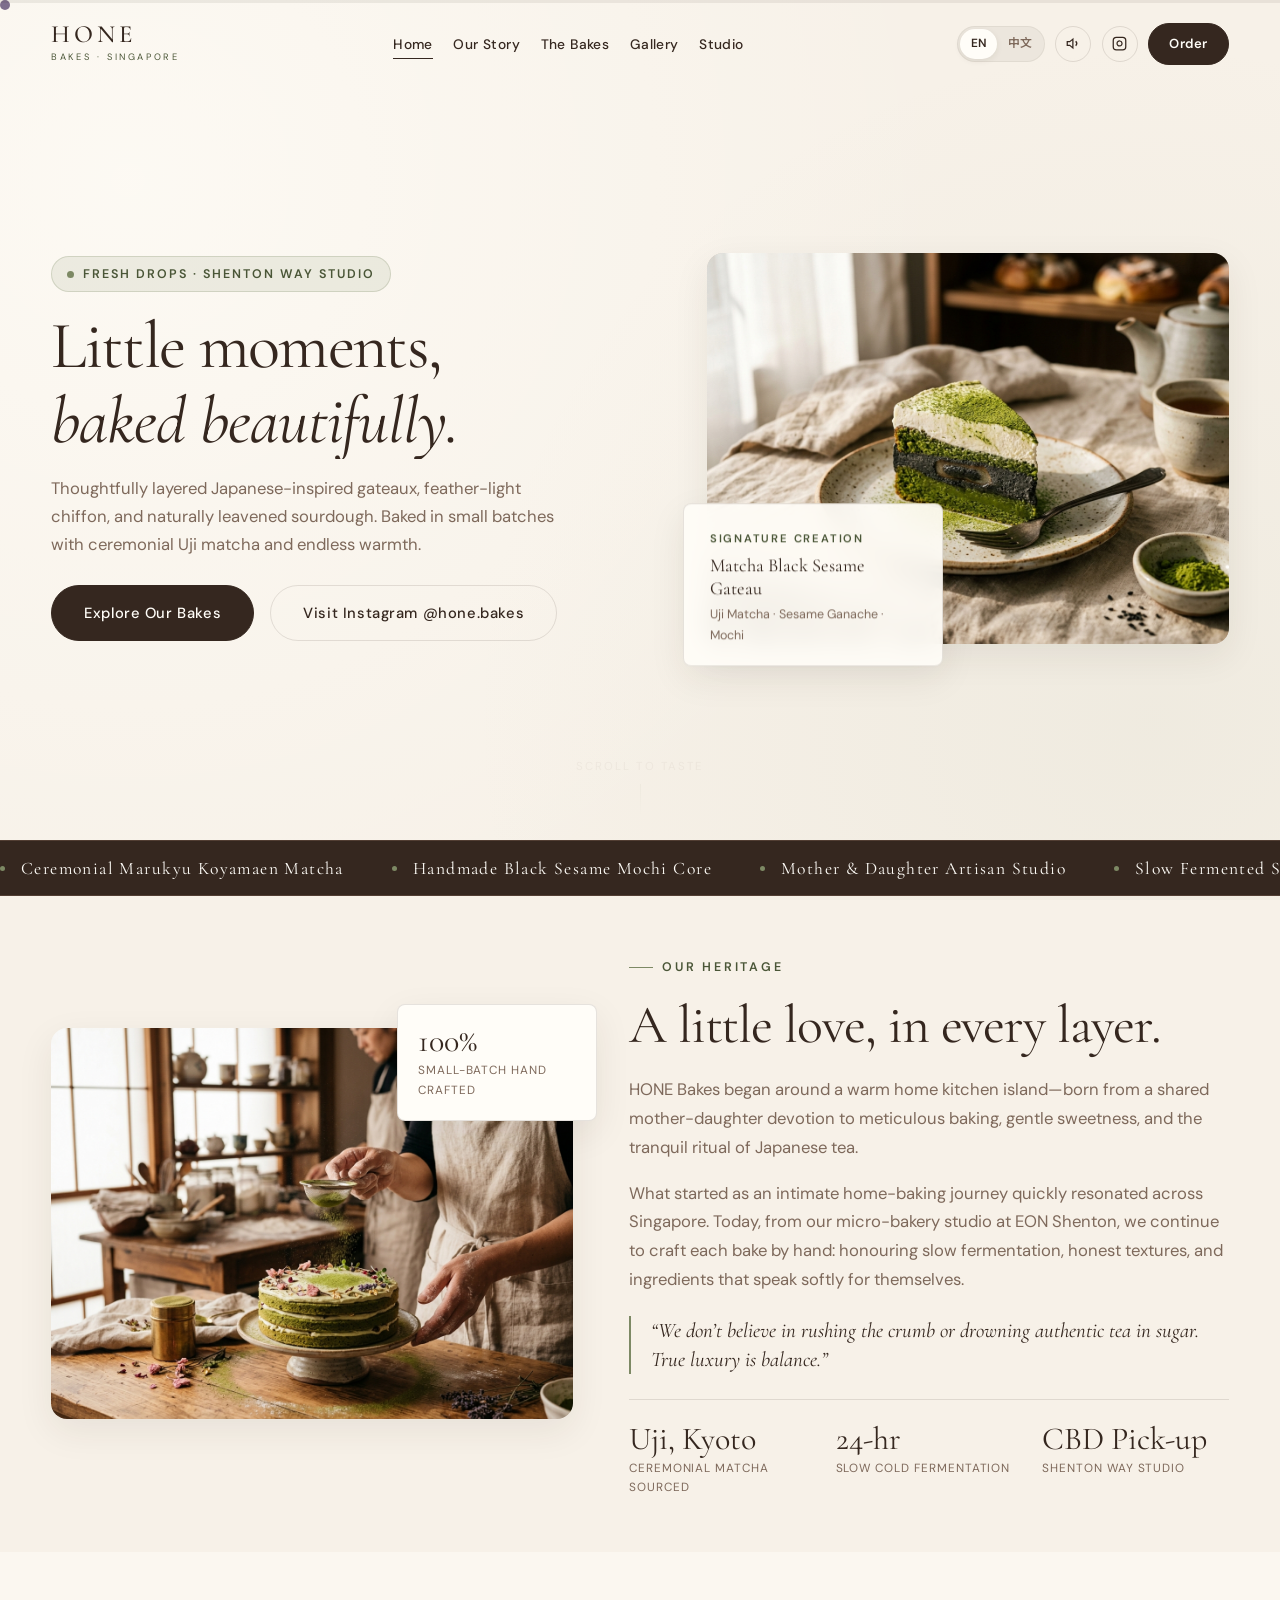
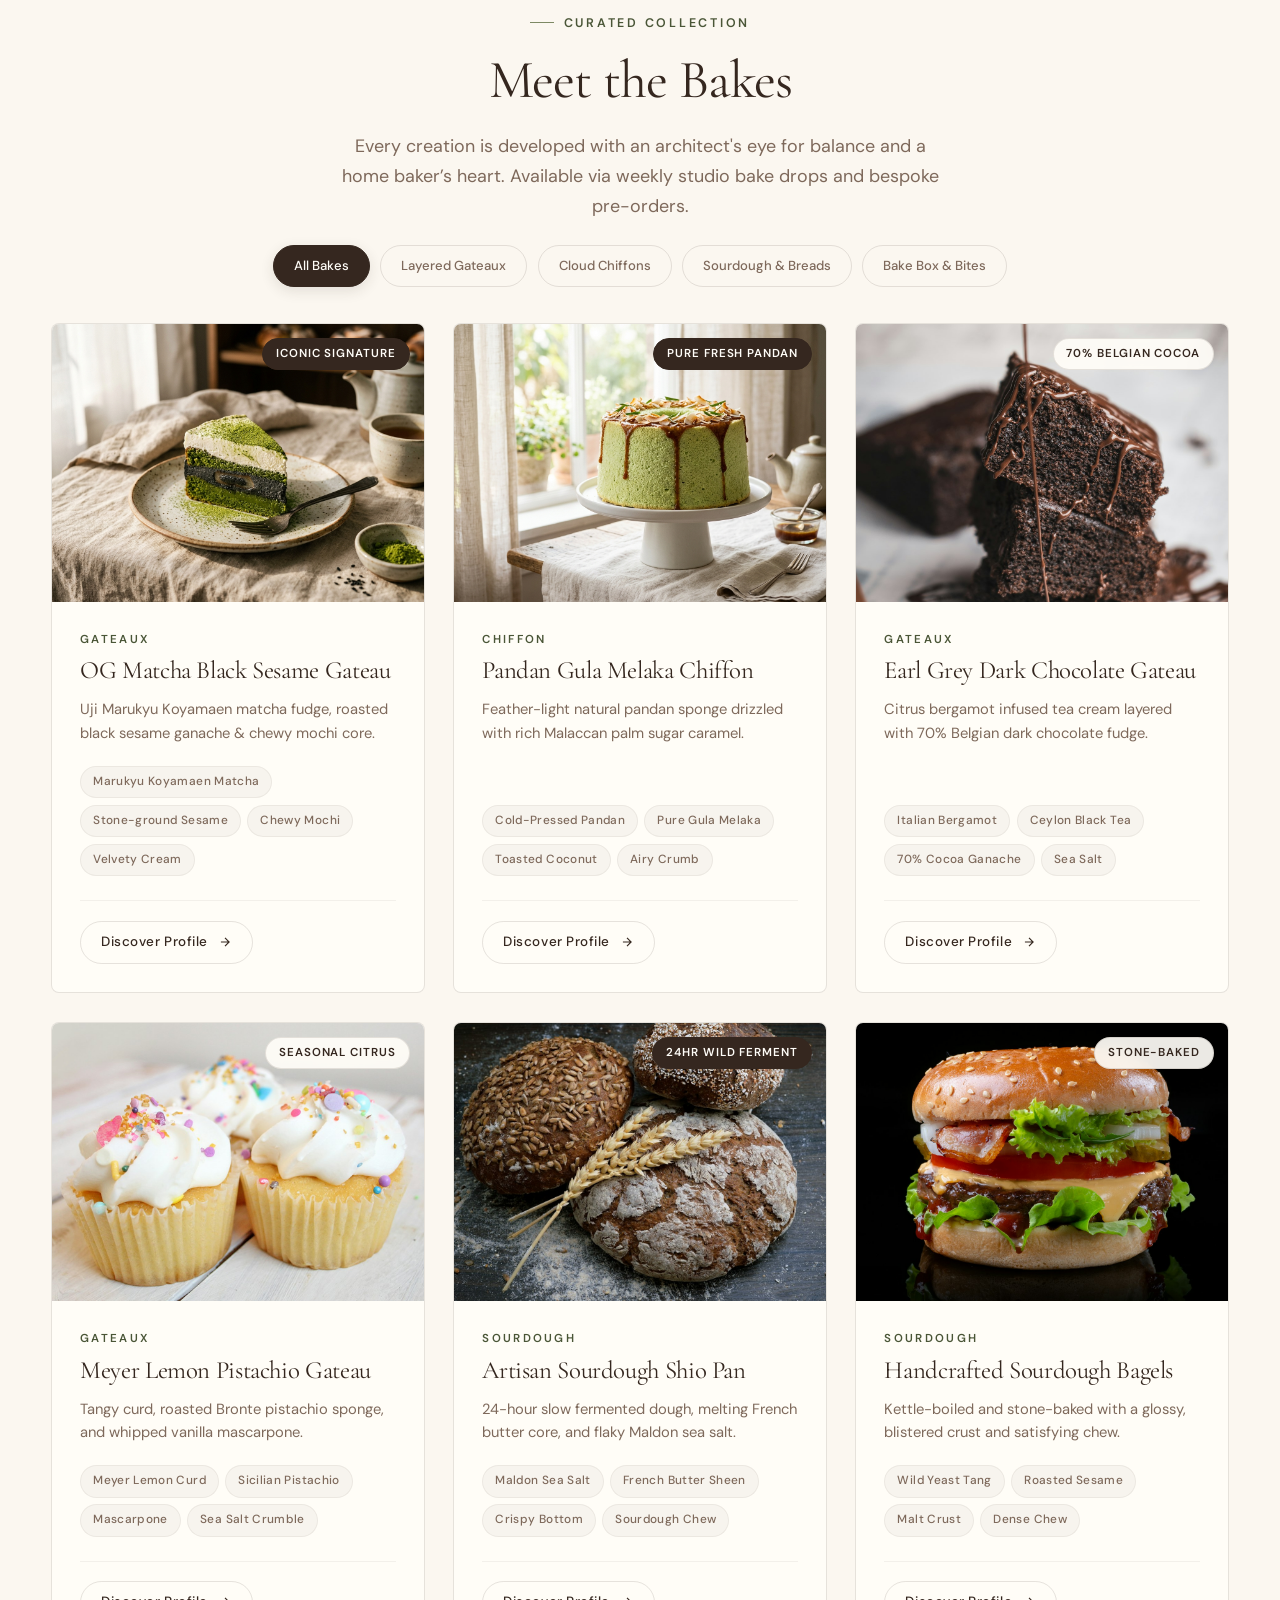
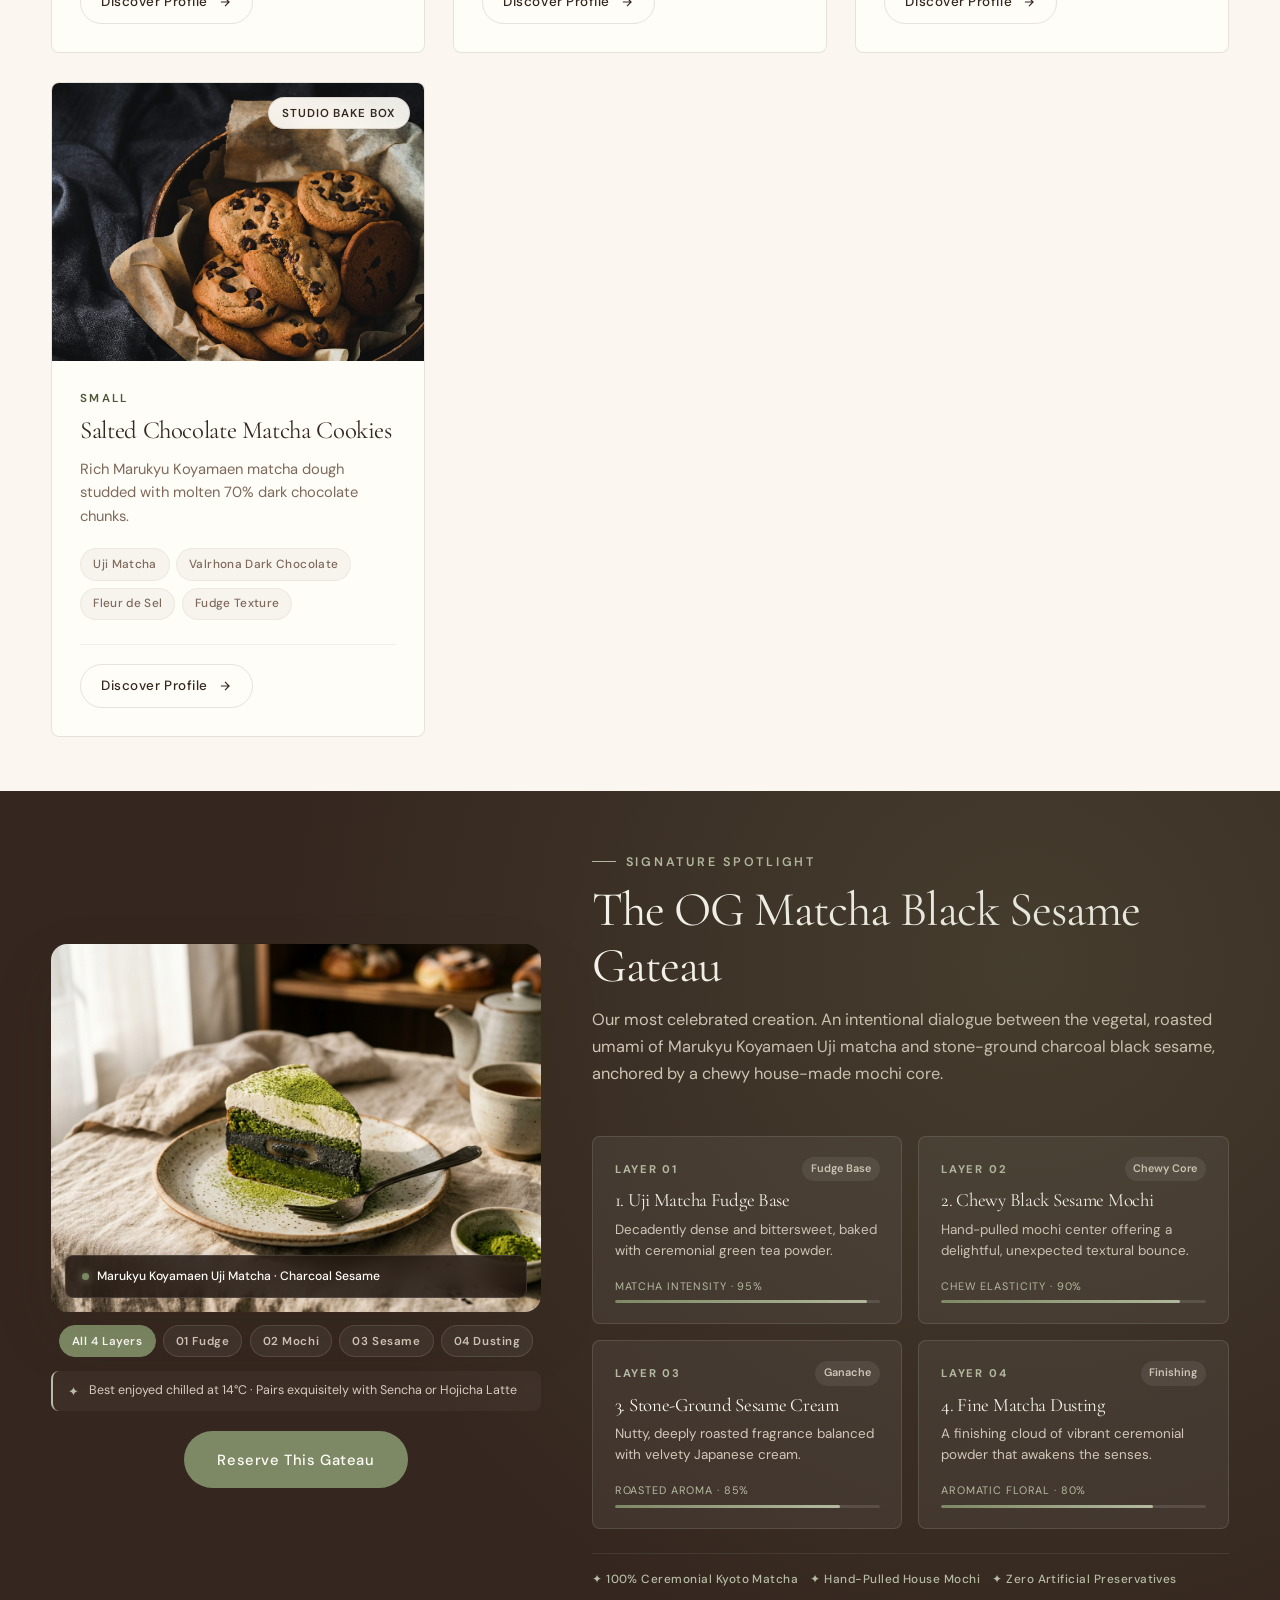
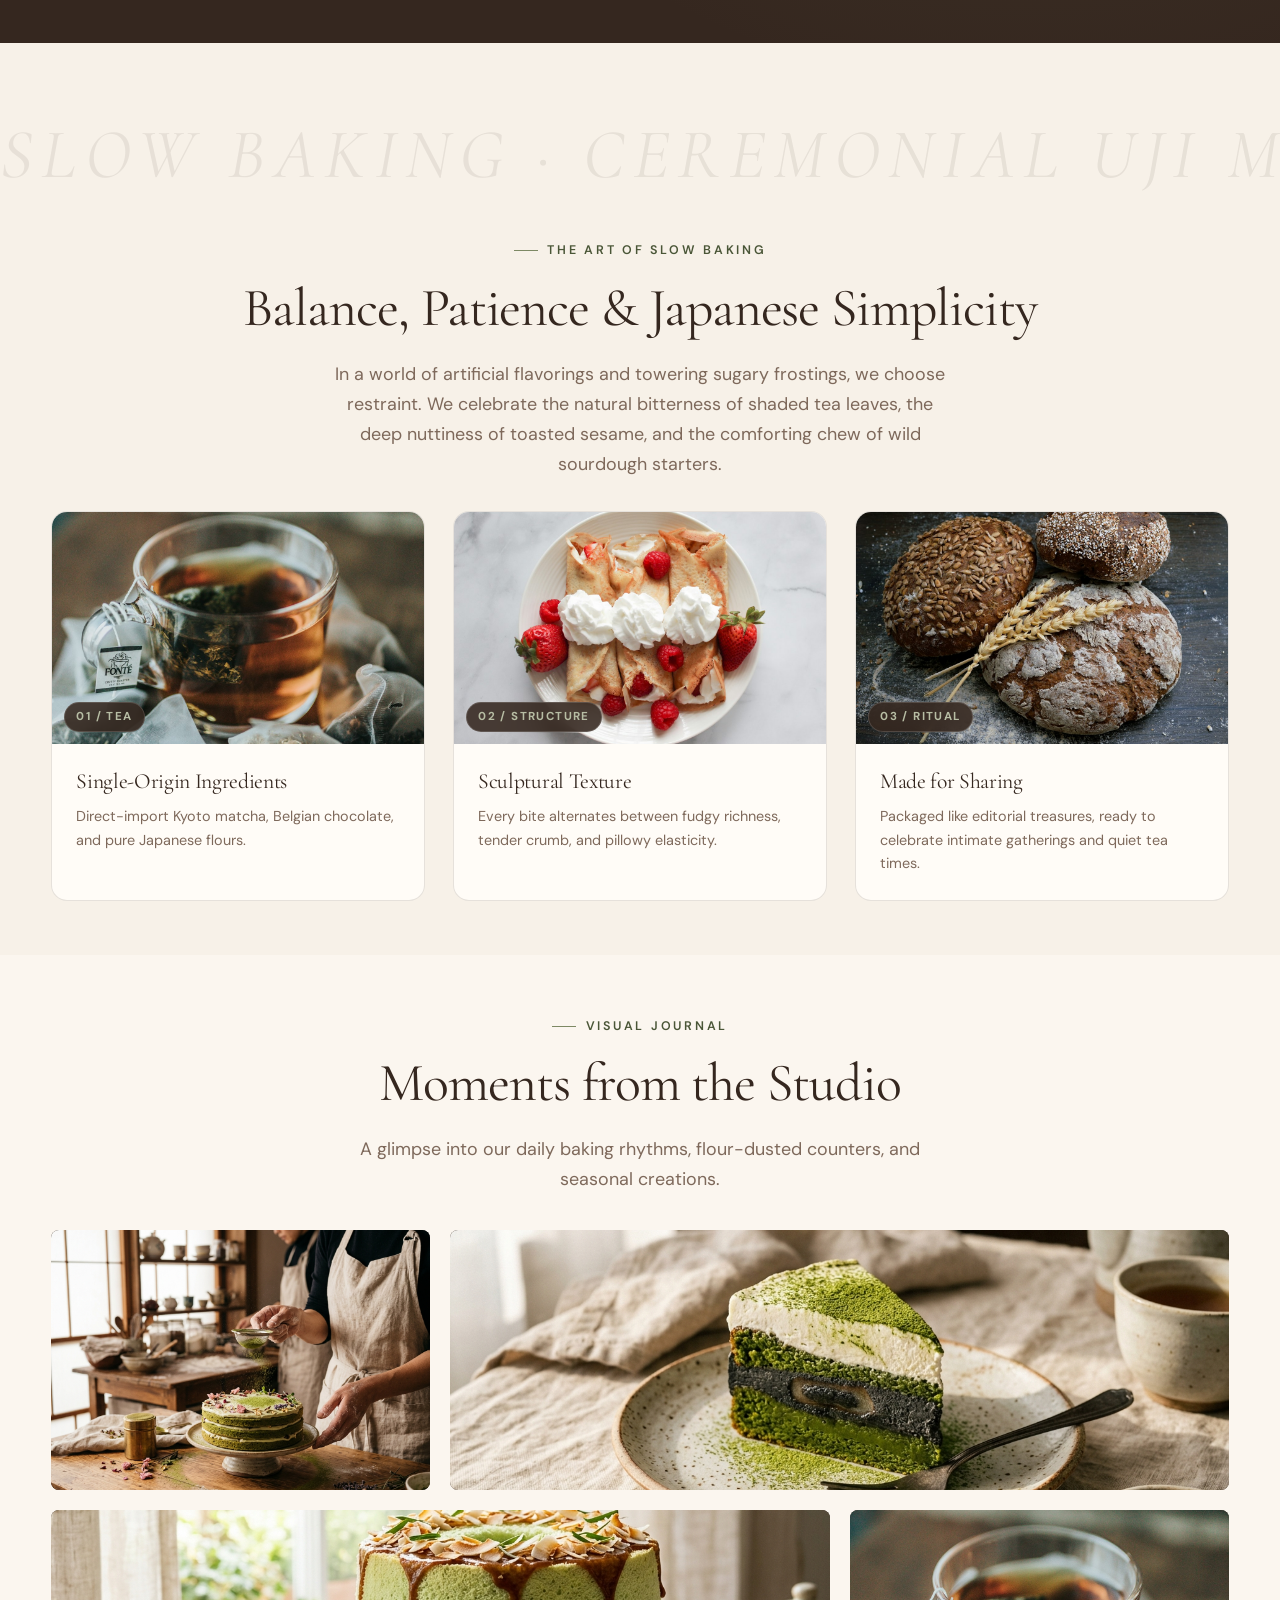
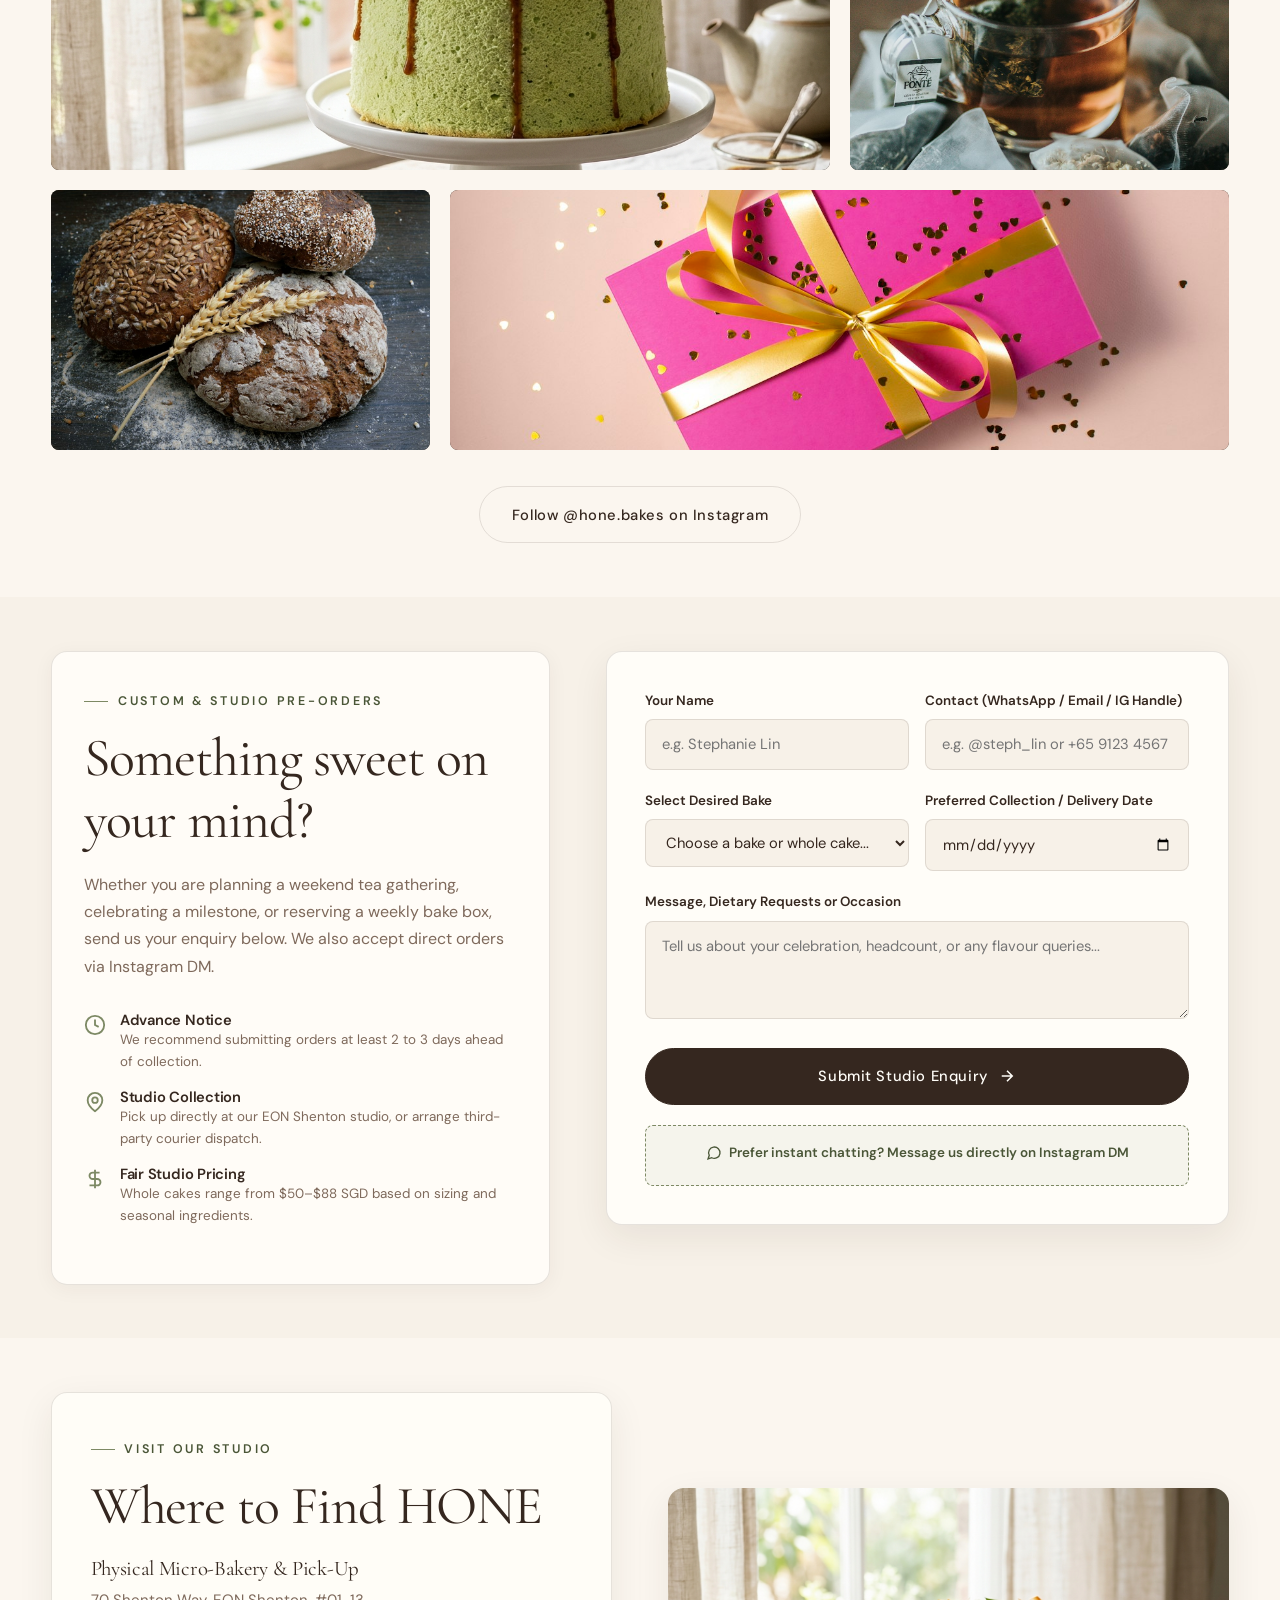
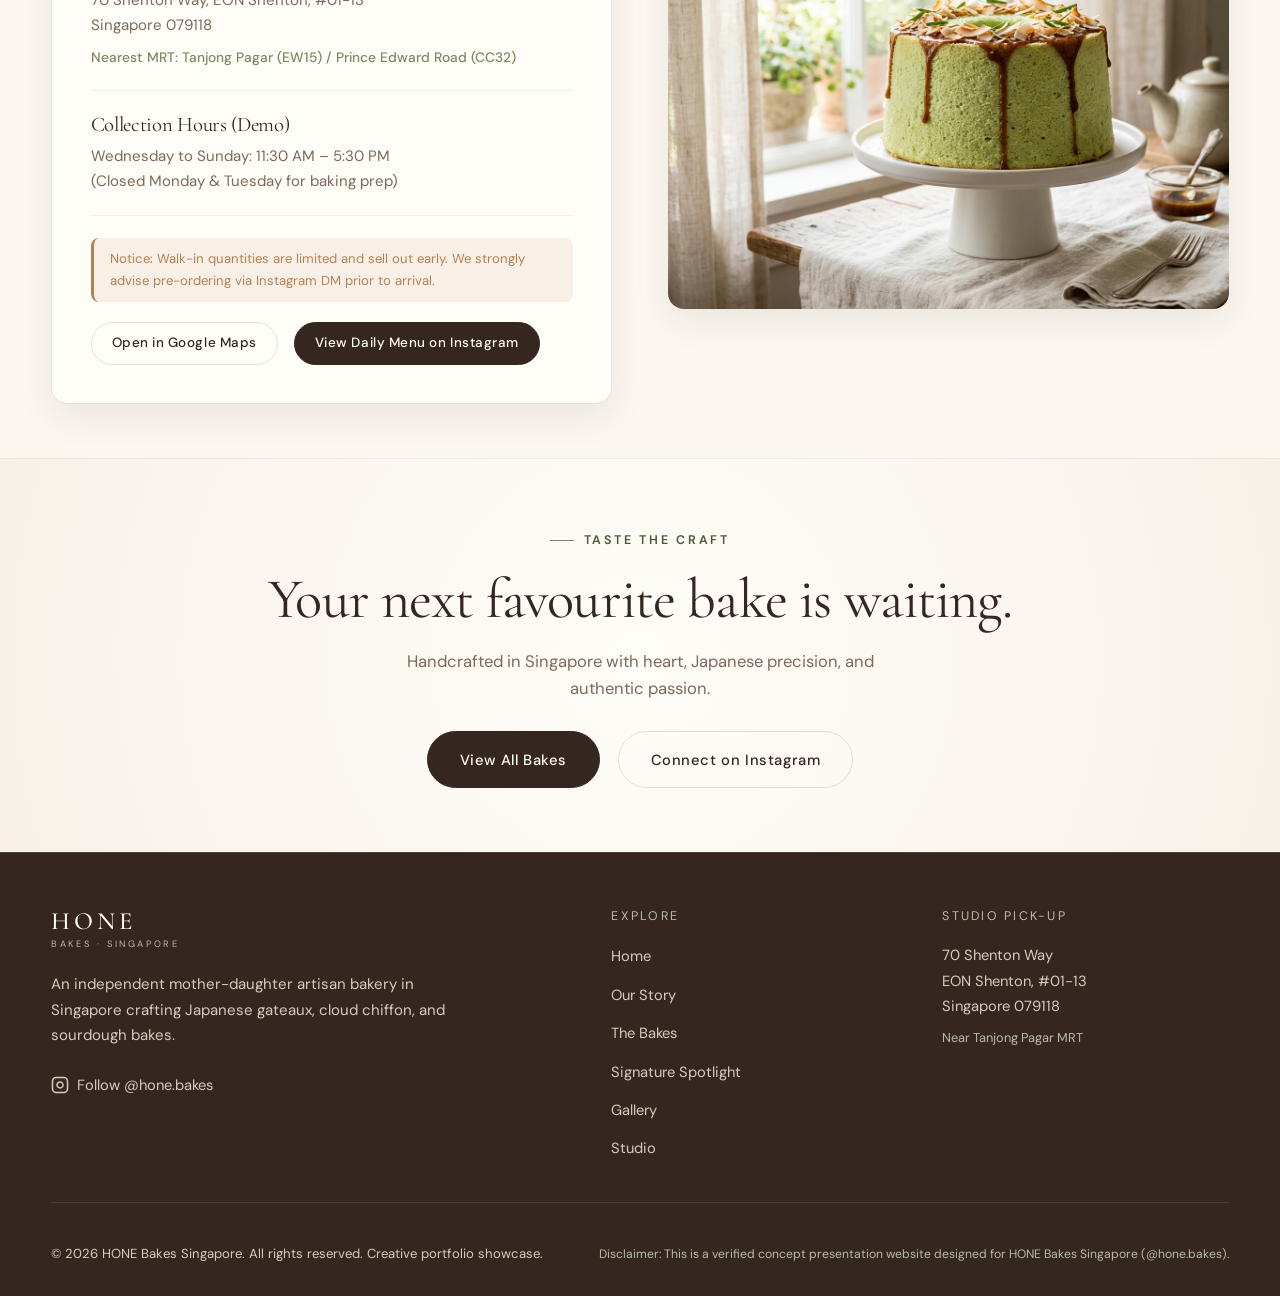
==== commit a26ca0ef: "Force bust cache and add dense grid flow to prevent any gallery photo overlap" ====
--- a/index.html
+++ b/index.html
@@ -38,9 +38,9 @@
   <link href="https://fonts.googleapis.com/css2?family=Cormorant+Garamond:ital,wght@0,300;0,400;0,500;0,600;0,700;1,400;1,600&family=DM+Sans:ital,opsz,wght@0,9..40,300;0,9..40,400;0,9..40,500;0,9..40,600;0,9..40,700;1,9..40,400&family=Noto+Serif+SC:wght@400;600;700&family=Noto+Sans+SC:wght@300;400;500&display=swap" rel="stylesheet">
 
   <!-- Stylesheets -->
-  <link rel="stylesheet" href="css/style.css">
-  <link rel="stylesheet" href="css/animations.css">
-  <link rel="stylesheet" href="css/responsive.css">
+  <link rel="stylesheet" href="css/style.css?v=2.2">
+  <link rel="stylesheet" href="css/animations.css?v=2.2">
+  <link rel="stylesheet" href="css/responsive.css?v=2.2">
 
   <!-- Structured Data: JSON-LD for LocalBusiness / Bakery -->
   <script type="application/ld+json">
@@ -867,6 +867,6 @@
   <script src="https://cdnjs.cloudflare.com/ajax/libs/gsap/3.12.5/ScrollTrigger.min.js"></script>
 
   <!-- Application Modules -->
-  <script type="module" src="js/main.js"></script>
+  <script type="module" src="js/main.js?v=2.2"></script>
 </body>
 </html>
--- a/css/style.css
+++ b/css/style.css
@@ -1431,8 +1431,8 @@
 .gallery-grid {
   display: grid;
   grid-template-columns: repeat(3, 1fr);
-  grid-auto-rows: 240px;
-  gap: 1.15rem;
+  grid-auto-flow: dense;
+  gap: 1.25rem;
   margin: 2.25rem 0;
 }
 
@@ -1441,10 +1441,18 @@
   border-radius: var(--radius-md);
   overflow: hidden;
   cursor: pointer;
-}
-
-.gallery-item--tall {
-  grid-row: span 2;
+  height: 260px;
+  background-color: var(--color-cocoa);
+  transition: transform var(--transition-fast), box-shadow var(--transition-fast);
+}
+
+.gallery-item:hover {
+  transform: translateY(-4px);
+  box-shadow: 0 12px 32px rgba(53, 39, 31, 0.16);
+}
+
+.gallery-item--standard {
+  grid-column: span 1;
 }
 
 .gallery-item--wide {
@@ -1455,6 +1463,7 @@
   width: 100%;
   height: 100%;
   position: relative;
+  overflow: hidden;
 }
 
 .gallery-item__img {
--- a/css/responsive.css
+++ b/css/responsive.css
@@ -71,10 +71,15 @@
 
   .gallery-grid {
     grid-template-columns: repeat(2, 1fr);
-    grid-auto-rows: 240px;
-  }
-
-  .gallery-item--wide {
+    gap: 1rem;
+  }
+
+  .gallery-item {
+    height: 240px;
+  }
+
+  .gallery-item--wide,
+  .gallery-item--standard {
     grid-column: span 1;
   }
 
@@ -151,11 +156,16 @@
 
   .gallery-grid {
     grid-template-columns: 1fr;
-    grid-auto-rows: 260px;
-  }
-
-  .gallery-item--tall {
-    grid-row: span 1;
+    gap: 1rem;
+  }
+
+  .gallery-item {
+    height: 220px;
+  }
+
+  .gallery-item--wide,
+  .gallery-item--standard {
+    grid-column: span 1;
   }
 
   .form-grid-2 {
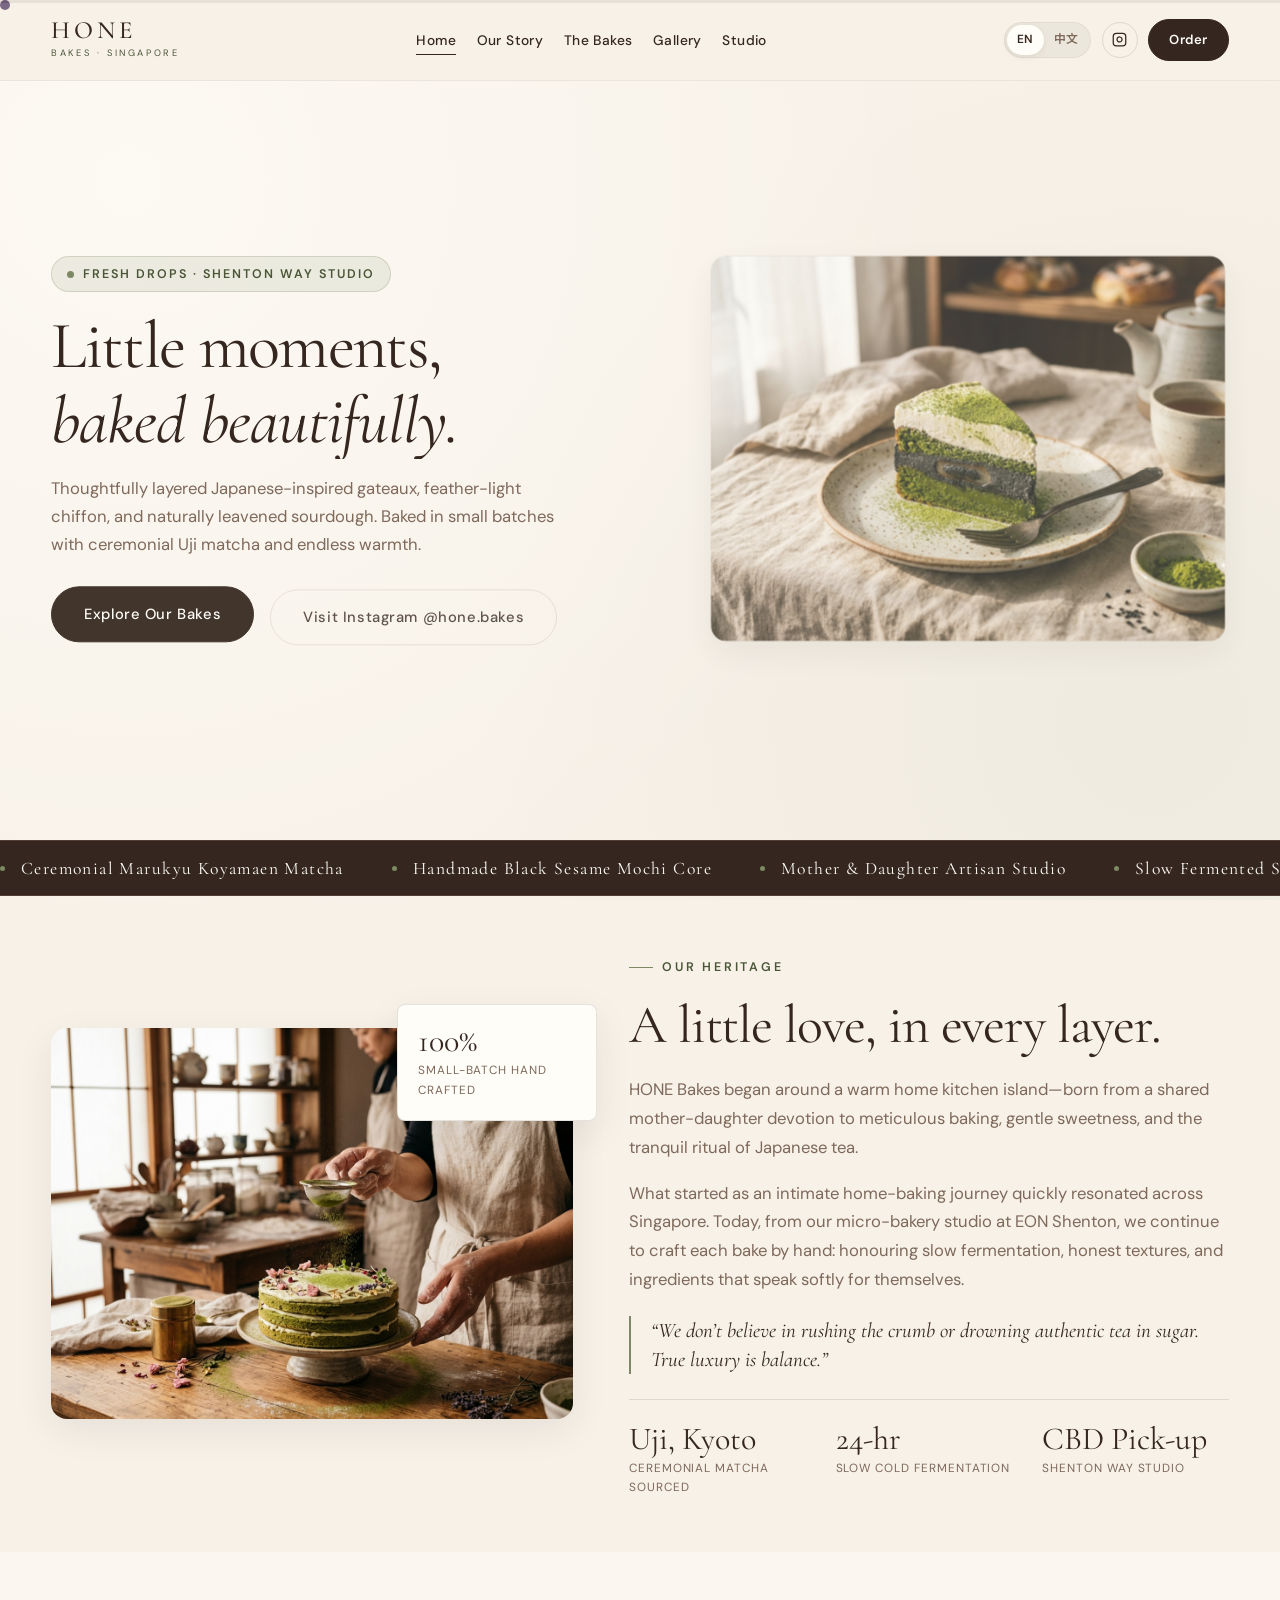
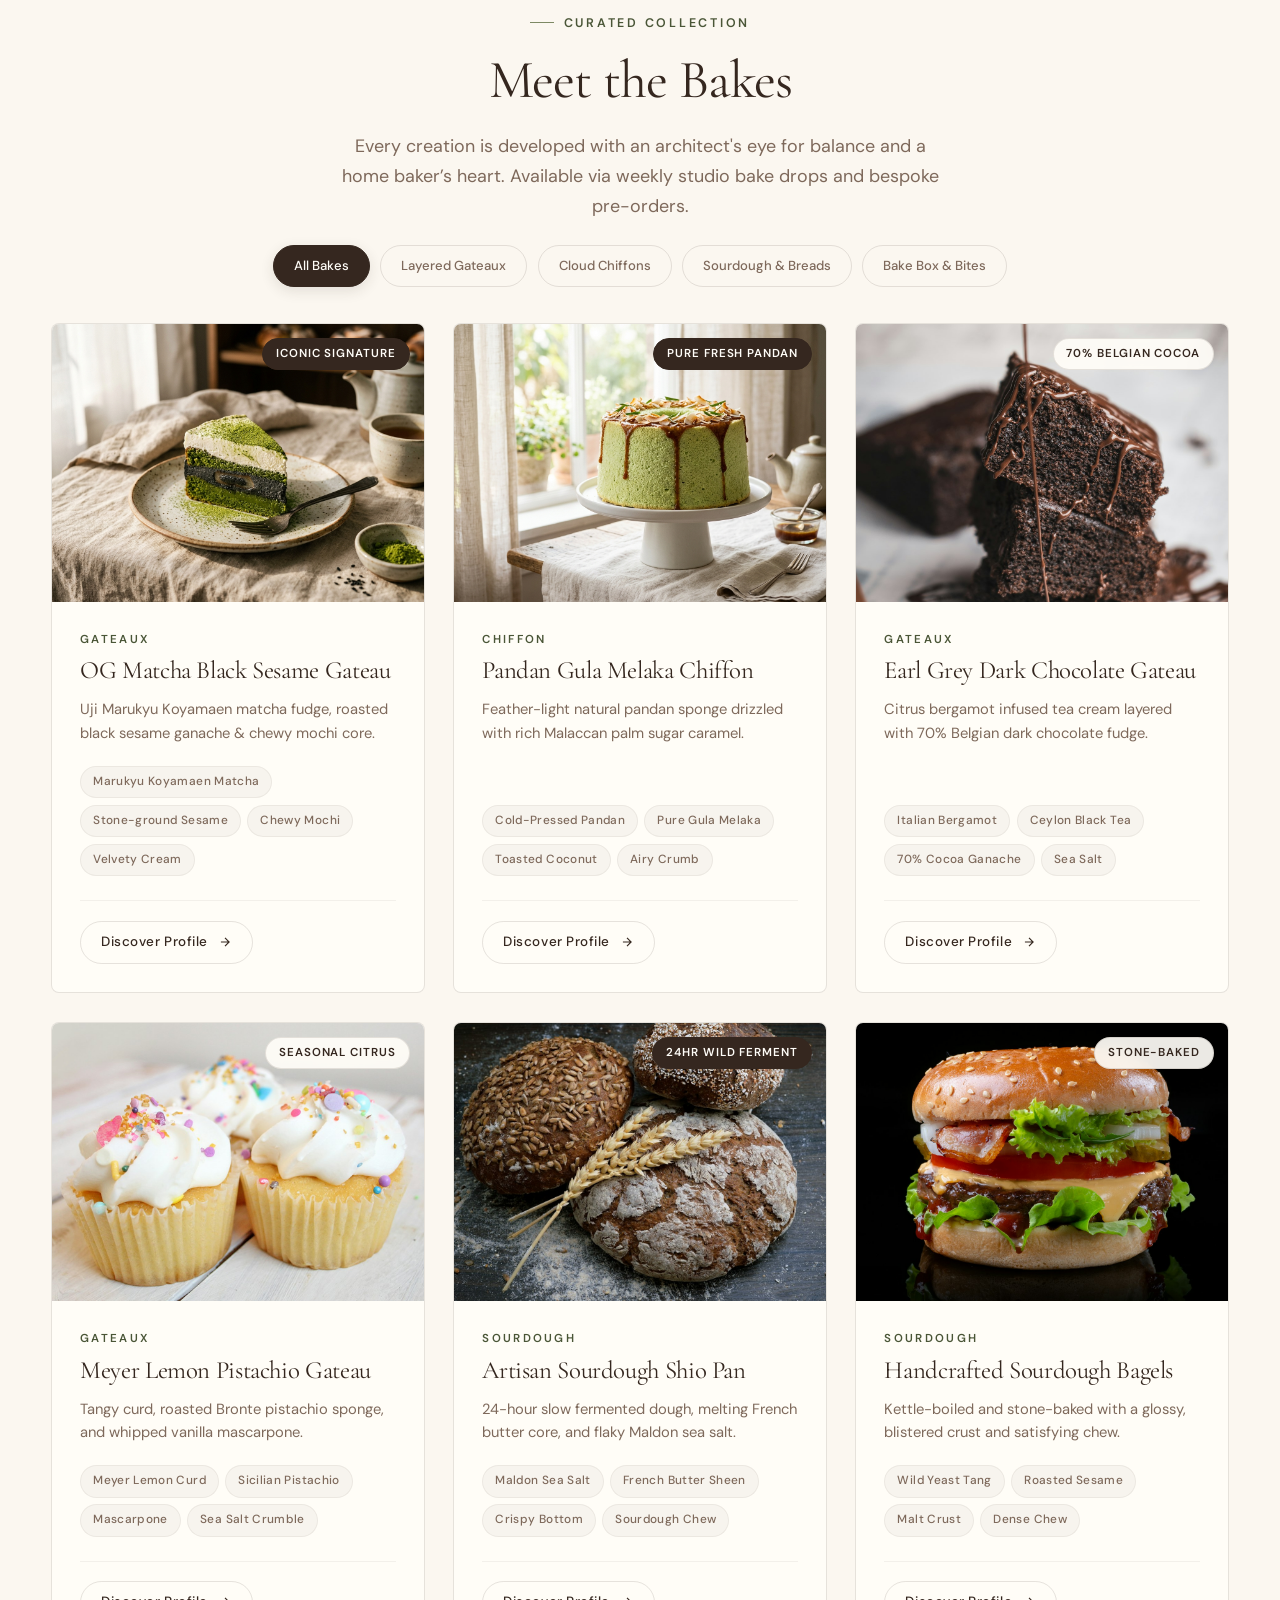
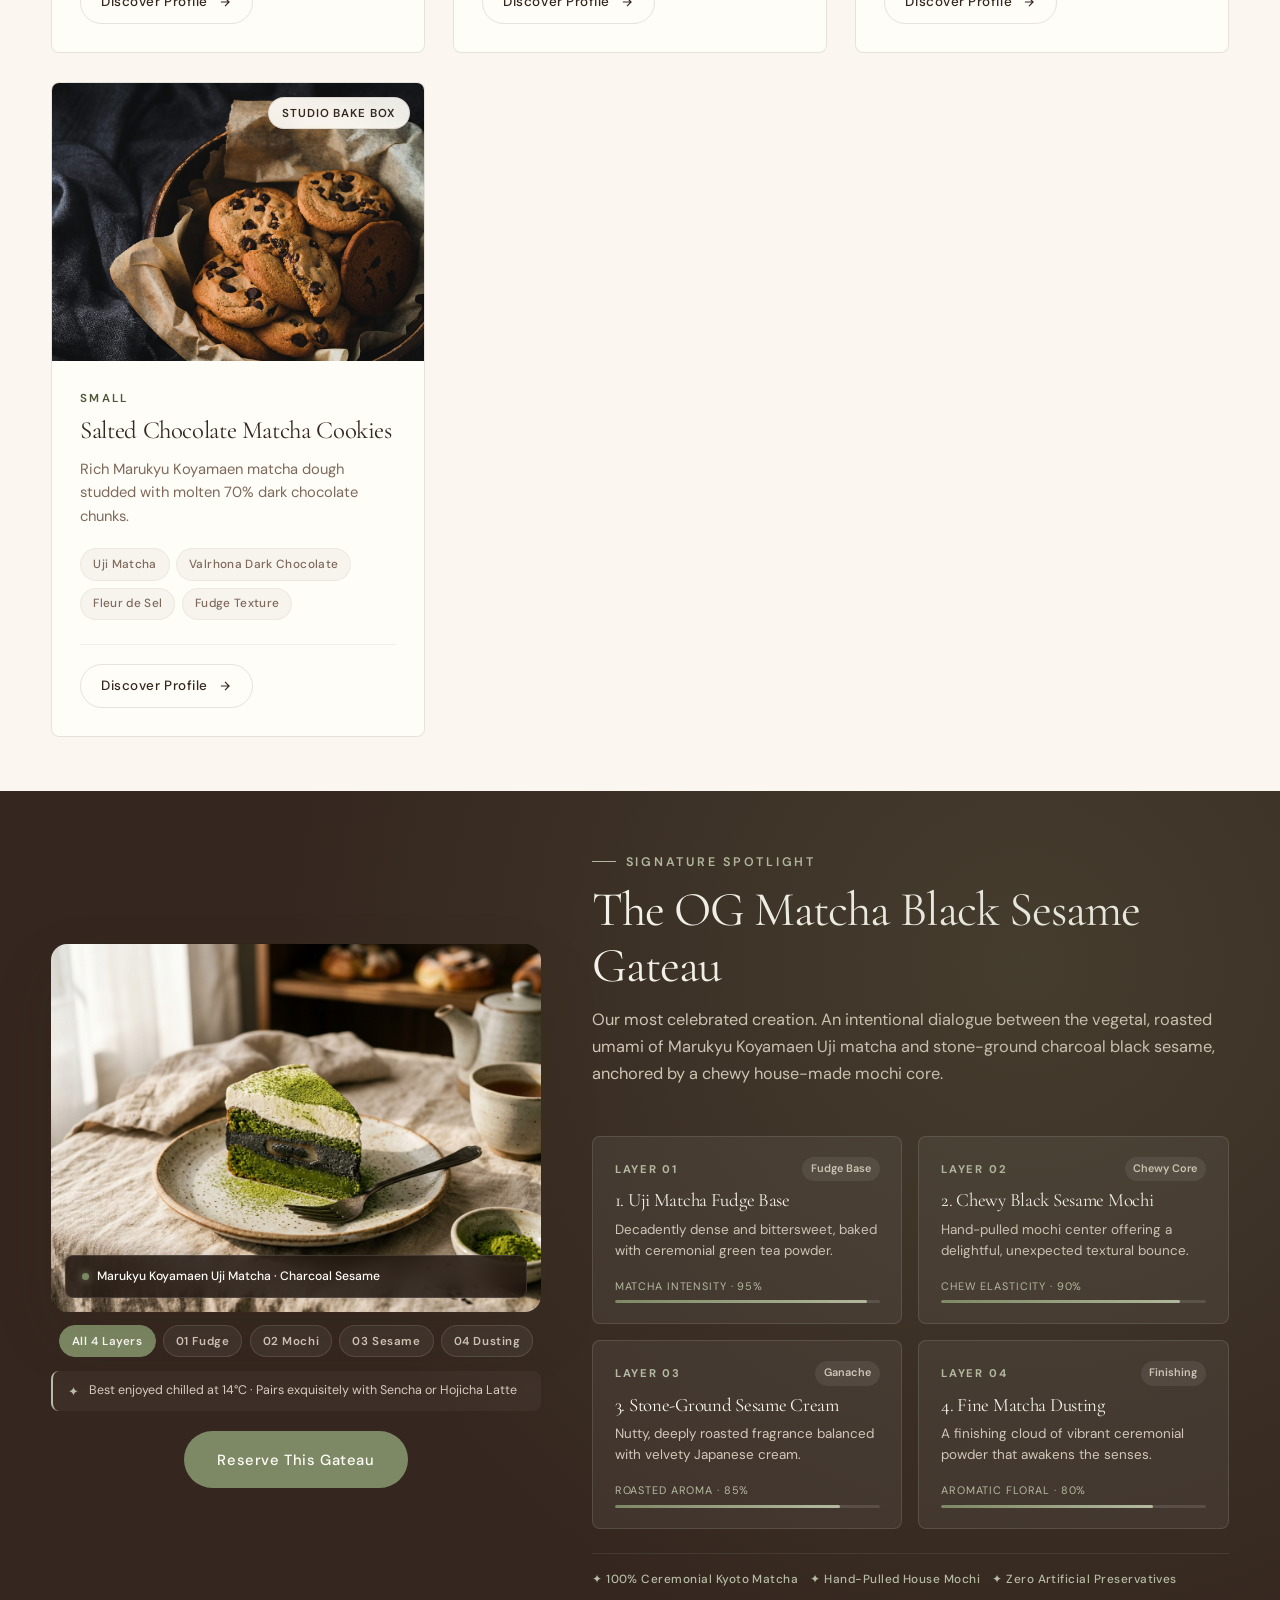
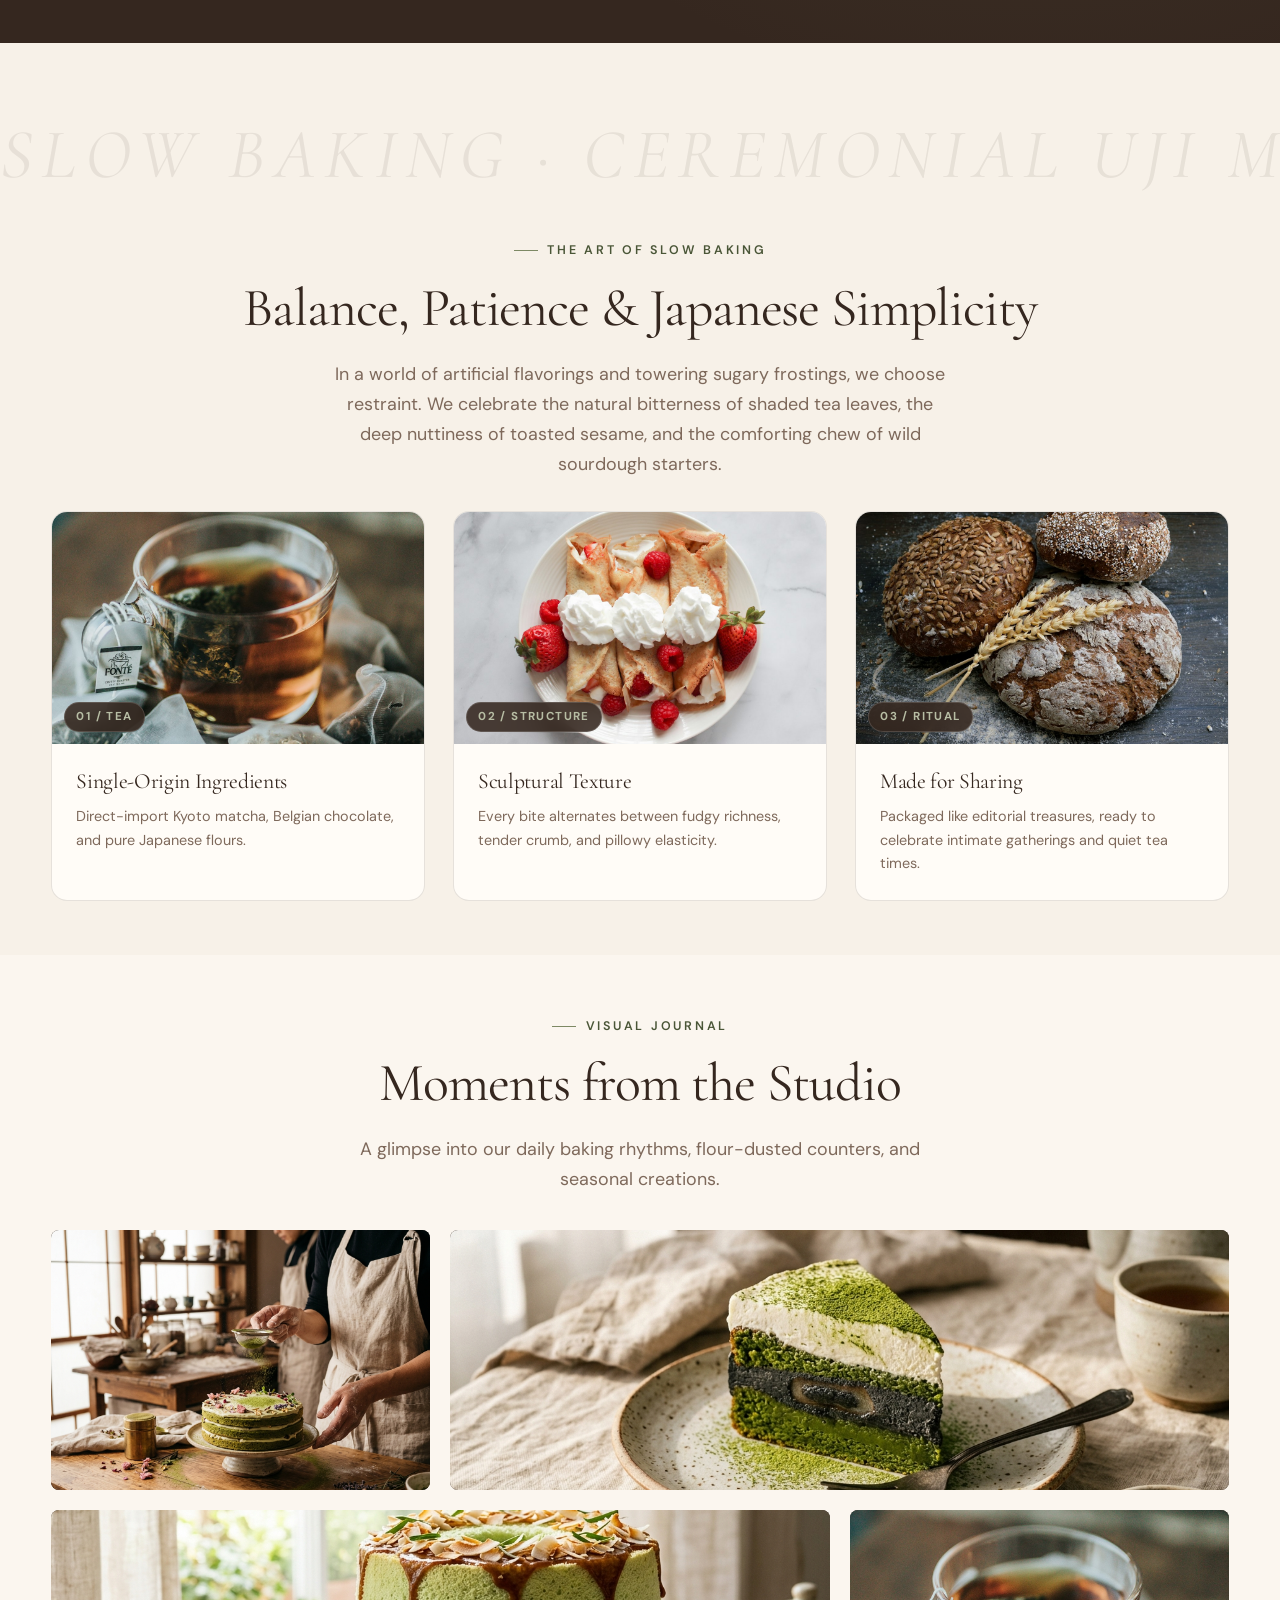
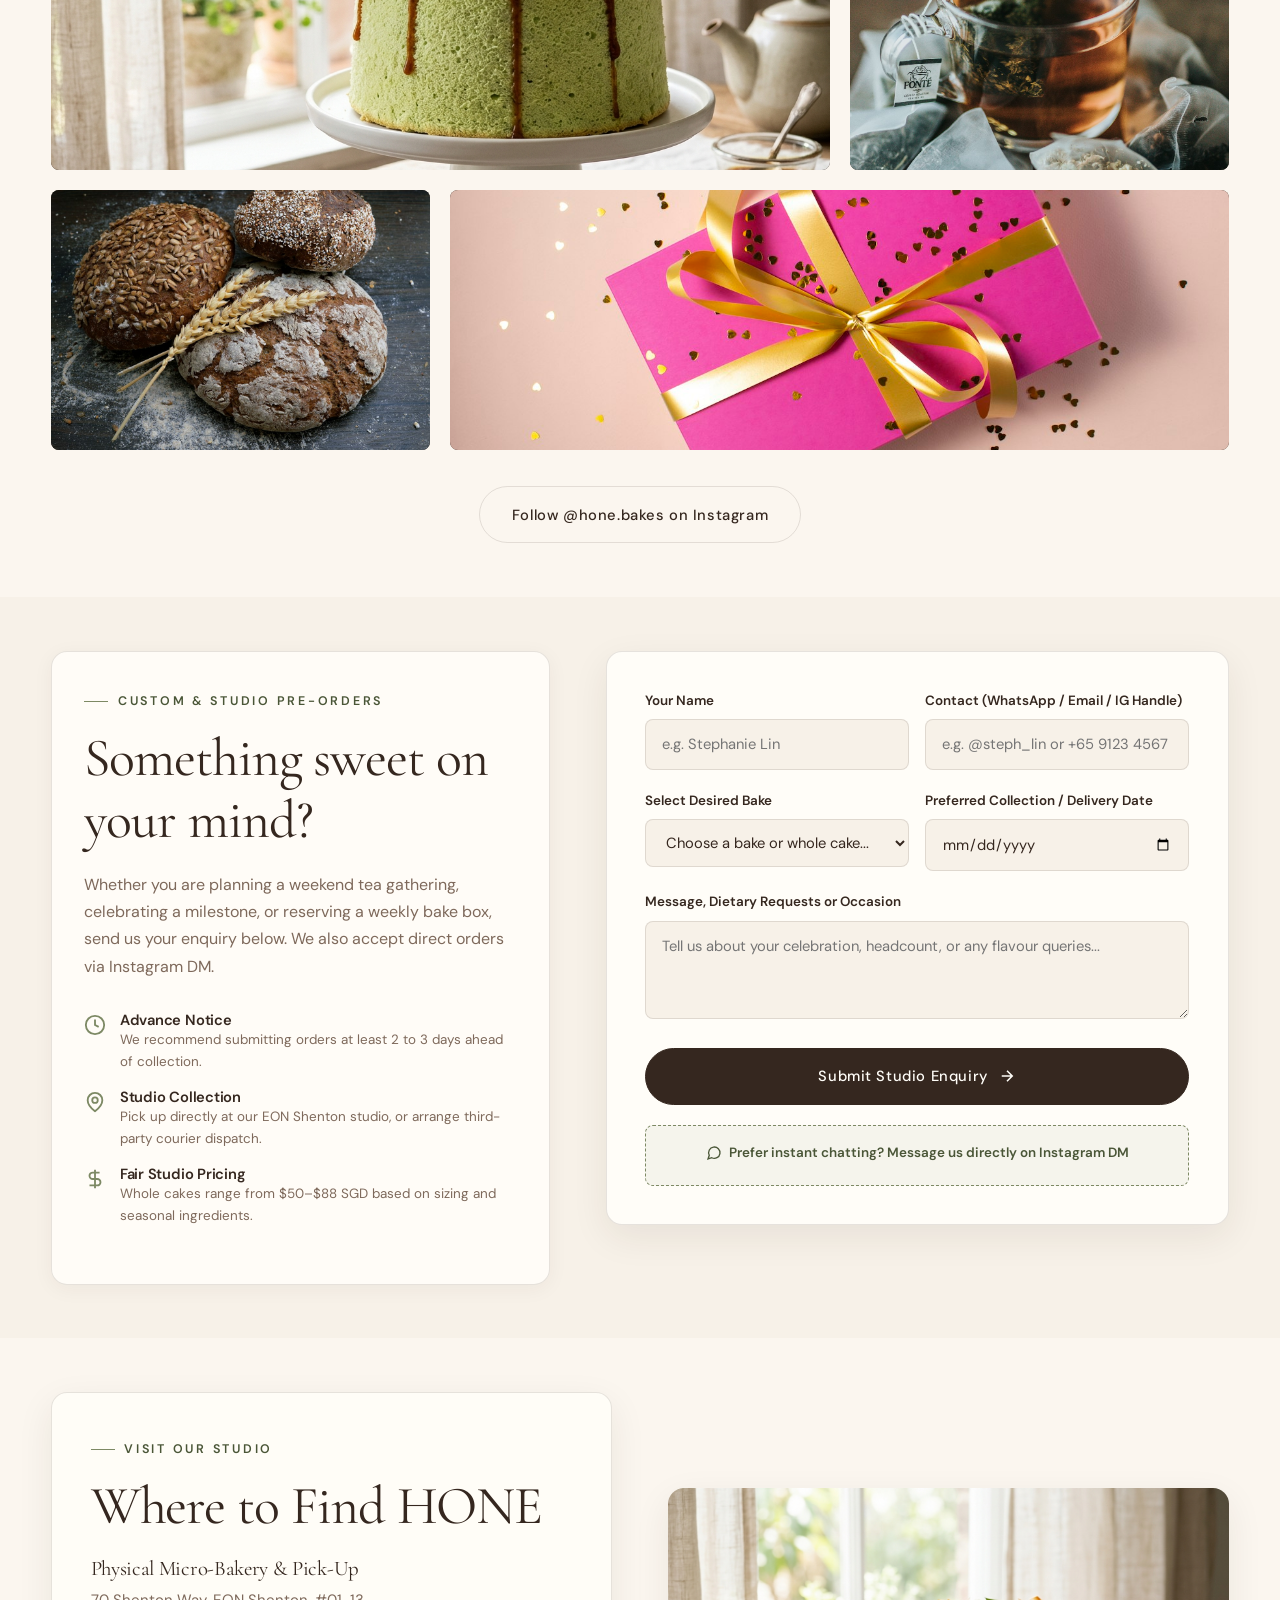
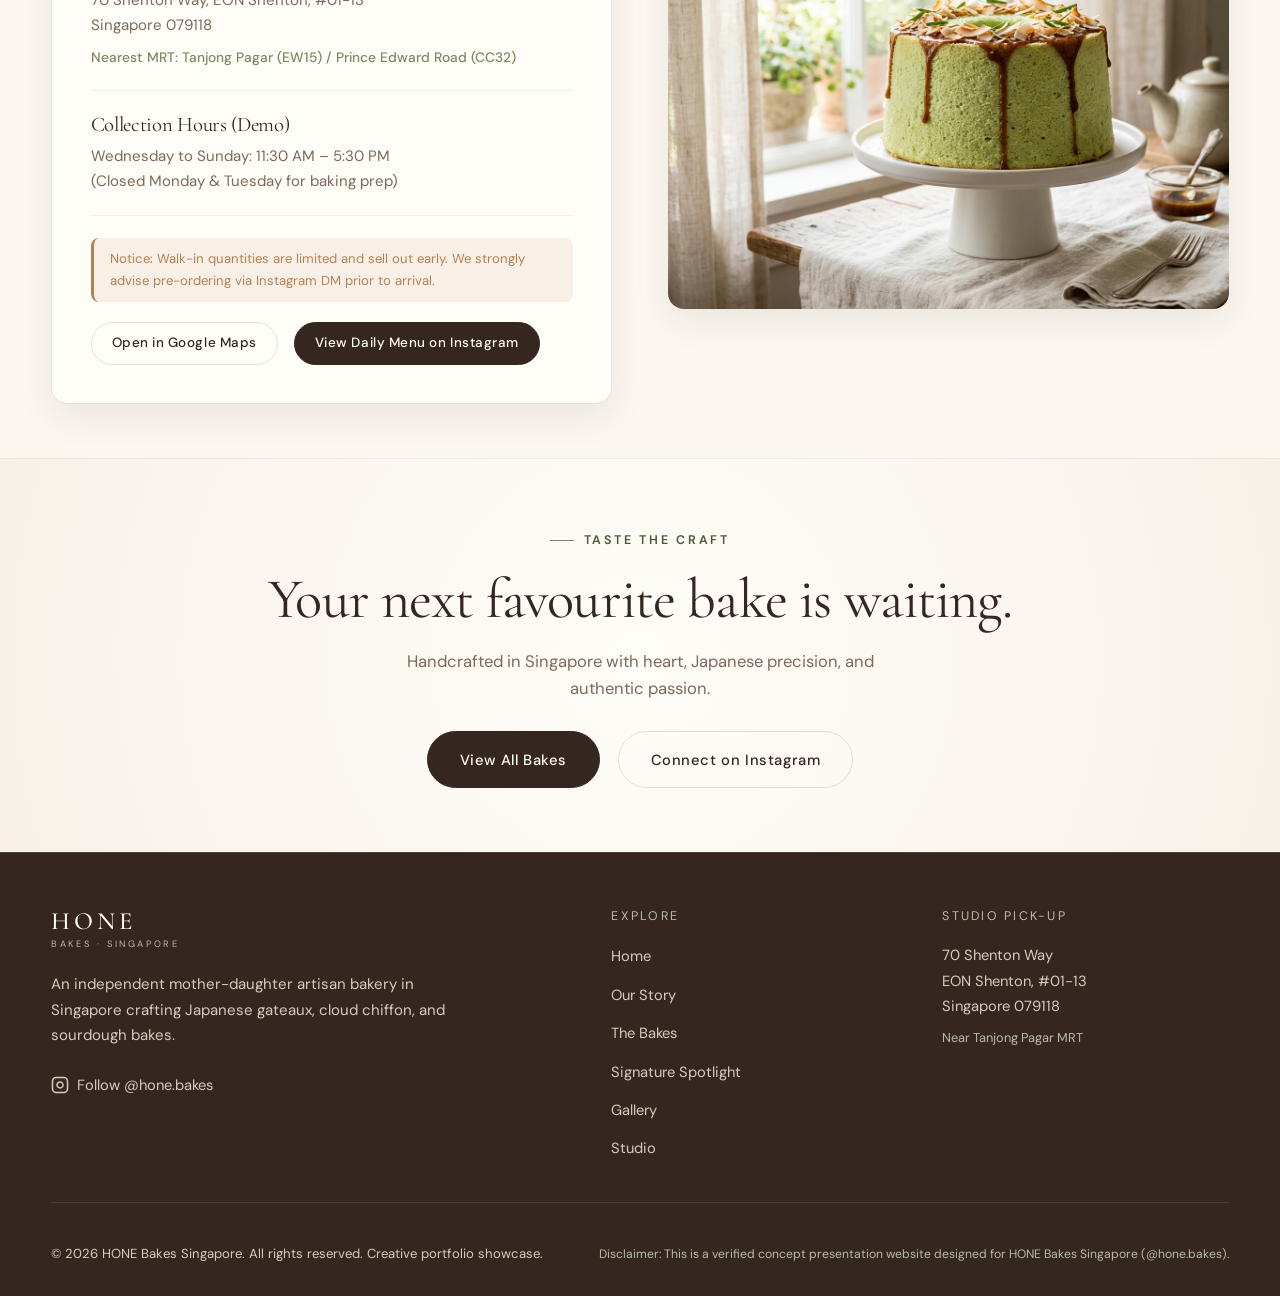
==== commit dbd74e0e: "Remove speaker button, fix mobile navbar stacking and responsive layout, enhance modal close button " ====
--- a/index.html
+++ b/index.html
@@ -38,9 +38,9 @@
   <link href="https://fonts.googleapis.com/css2?family=Cormorant+Garamond:ital,wght@0,300;0,400;0,500;0,600;0,700;1,400;1,600&family=DM+Sans:ital,opsz,wght@0,9..40,300;0,9..40,400;0,9..40,500;0,9..40,600;0,9..40,700;1,9..40,400&family=Noto+Serif+SC:wght@400;600;700&family=Noto+Sans+SC:wght@300;400;500&display=swap" rel="stylesheet">
 
   <!-- Stylesheets -->
-  <link rel="stylesheet" href="css/style.css?v=2.2">
-  <link rel="stylesheet" href="css/animations.css?v=2.2">
-  <link rel="stylesheet" href="css/responsive.css?v=2.2">
+  <link rel="stylesheet" href="css/style.css?v=2.3">
+  <link rel="stylesheet" href="css/animations.css?v=2.3">
+  <link rel="stylesheet" href="css/responsive.css?v=2.3">
 
   <!-- Structured Data: JSON-LD for LocalBusiness / Bakery -->
   <script type="application/ld+json">
@@ -117,14 +117,6 @@
           <button class="lang-btn" data-lang="zh" aria-pressed="false">中文</button>
         </div>
 
-        <!-- Ambient Sound Toggle -->
-        <button id="sound-toggle" class="header-icon-btn" aria-label="Toggle subtle sensory audio" title="Ambient Bakery Chime" aria-pressed="false">
-          <svg width="15" height="15" viewBox="0 0 24 24" fill="none" stroke="currentColor" stroke-width="2">
-            <polygon points="11 5 6 9 2 9 2 15 6 15 11 19 11 5"></polygon>
-            <path d="M15.54 8.46a5 5 0 0 1 0 7.07"></path>
-          </svg>
-        </button>
-
         <!-- Instagram Direct Icon -->
         <a href="https://instagram.com/hone.bakes" target="_blank" rel="noopener noreferrer" class="header-icon-btn" aria-label="Visit HONE Bakes on Instagram" title="@hone.bakes on Instagram">
           <svg width="15" height="15" viewBox="0 0 24 24" fill="none" stroke="currentColor" stroke-width="2">
@@ -867,6 +859,6 @@
   <script src="https://cdnjs.cloudflare.com/ajax/libs/gsap/3.12.5/ScrollTrigger.min.js"></script>
 
   <!-- Application Modules -->
-  <script type="module" src="js/main.js?v=2.2"></script>
+  <script type="module" src="js/main.js?v=2.3"></script>
 </body>
 </html>
--- a/css/style.css
+++ b/css/style.css
@@ -49,10 +49,12 @@
   --transition-medium: 0.4s var(--ease-out-expo);
   --transition-slow: 0.7s var(--ease-out-expo);
 
-  /* Layering */
-  --z-nav: 100;
-  --z-modal: 200;
-  --z-cursor: 999;
+  /* Layering & Stacking Context */
+  --z-drawer: 850;
+  --z-nav: 900;
+  --z-progress: 950;
+  --z-modal: 1000;
+  --z-cursor: 9999;
 }
 
 /* ==========================================================================
@@ -64,7 +66,7 @@
   left: 0;
   width: 100%;
   height: 3px;
-  z-index: 1001;
+  z-index: var(--z-progress);
   pointer-events: none;
   background: rgba(53, 39, 31, 0.08);
 }
@@ -347,18 +349,19 @@
   left: 0;
   width: 100%;
   z-index: var(--z-nav);
-  padding: 1.4rem 0;
-  transition: padding var(--transition-medium), background-color var(--transition-medium), backdrop-filter var(--transition-medium), border-color var(--transition-medium);
-  border-bottom: 1px solid transparent;
-}
-
-.site-header.nav-scrolled {
-  padding: 0.85rem 0;
-  background-color: rgba(247, 241, 232, 0.94);
+  padding: 1.15rem 0;
+  background-color: rgba(247, 241, 232, 0.96);
   backdrop-filter: blur(14px);
   -webkit-backdrop-filter: blur(14px);
+  border-bottom: 1px solid var(--color-border-subtle);
+  transition: padding var(--transition-medium), background-color var(--transition-medium), box-shadow var(--transition-medium);
+}
+
+.site-header.nav-scrolled {
+  padding: 0.75rem 0;
+  background-color: rgba(247, 241, 232, 0.98);
   border-bottom-color: var(--color-border);
-  box-shadow: 0 4px 24px rgba(53, 39, 31, 0.04);
+  box-shadow: 0 4px 20px rgba(53, 39, 31, 0.06);
 }
 
 .header-container {
@@ -502,16 +505,16 @@
   background: transparent;
   border: none;
   cursor: pointer;
-  width: 44px;
-  height: 44px;
+  width: 42px;
+  height: 42px;
   position: relative;
-  z-index: 110;
-  padding: 10px;
+  z-index: 920;
+  padding: 8px;
 }
 
 .hamburger-line {
   display: block;
-  width: 24px;
+  width: 22px;
   height: 2px;
   background-color: var(--color-cocoa);
   margin: 5px auto;
@@ -535,15 +538,16 @@
   position: fixed;
   inset: 0;
   background-color: var(--color-cream);
-  z-index: 105;
+  z-index: var(--z-drawer);
   display: flex;
   flex-direction: column;
   justify-content: space-between;
-  padding: 6.5rem 2rem 3rem;
+  padding: 6rem 1.75rem 2.5rem;
   transform: translateY(-100%);
   opacity: 0;
   visibility: hidden;
-  transition: transform 0.5s var(--ease-out-expo), opacity 0.5s var(--ease-out-expo), visibility 0.5s;
+  transition: transform 0.45s var(--ease-out-expo), opacity 0.45s var(--ease-out-expo), visibility 0.45s;
+  overflow-y: auto;
 }
 
 .mobile-drawer.is-open {
@@ -1861,26 +1865,37 @@
 
 .modal-close-btn {
   position: absolute;
-  top: 0.85rem;
-  right: 0.85rem;
-  background: rgba(53, 39, 31, 0.08);
-  border: none;
-  width: 32px;
-  height: 32px;
+  top: 10px;
+  right: 10px;
+  background: #FFFDF8;
+  border: 1.5px solid rgba(53, 39, 31, 0.2);
+  box-shadow: 0 4px 16px rgba(0, 0, 0, 0.28);
+  width: 36px;
+  height: 36px;
   border-radius: 50%;
   cursor: pointer;
   display: flex;
   align-items: center;
   justify-content: center;
-  color: var(--color-cocoa);
-  z-index: 20;
+  color: #35271F;
+  z-index: 100;
   transition: all var(--transition-fast);
 }
 
+.modal-close-btn svg {
+  stroke: #35271F;
+  stroke-width: 2.5px;
+}
+
 .modal-close-btn:hover {
-  background: var(--color-cocoa);
-  color: var(--color-ivory);
+  background: #35271F;
+  color: #FFFDF8;
+  border-color: #35271F;
   transform: scale(1.08);
+}
+
+.modal-close-btn:hover svg {
+  stroke: #FFFDF8;
 }
 
 /* Product Detail Modal Content — Sleek Compact Layout */
--- a/css/responsive.css
+++ b/css/responsive.css
@@ -104,13 +104,46 @@
 /* 3. Small Tablets & Phablets (< 768px) */
 @media (max-width: 768px) {
   :root {
-    --container-pad: 1.5rem;
-    --section-pad: 4rem;
+    --container-pad: 1.25rem;
+    --section-pad: 3.5rem;
+  }
+
+  .site-header {
+    padding: 0.75rem 0;
+  }
+
+  .header-container {
+    gap: 0.5rem;
+  }
+
+  .brand-title {
+    font-size: 1.35rem;
+  }
+
+  .brand-sub {
+    font-size: 0.52rem;
+    letter-spacing: 0.2em;
+  }
+
+  .site-header__actions {
+    gap: 0.45rem;
+  }
+
+  /* Streamline mobile header: keep Language Switcher & Hamburger Toggle */
+  .site-header__actions .header-icon-btn,
+  .site-header__actions .header-order-btn {
+    display: none;
+  }
+
+  .mobile-toggle {
+    display: flex;
+    align-items: center;
+    justify-content: center;
   }
 
   .hero {
-    padding-top: 6.5rem;
-    padding-bottom: 3rem;
+    padding-top: 5.5rem;
+    padding-bottom: 2.5rem;
   }
 
   .hero__title {
@@ -234,25 +267,68 @@
     padding: 1.5rem 1.2rem;
   }
 
+  .modal-backdrop {
+    padding: 0.75rem;
+    align-items: center;
+  }
+
   .modal-box {
-    max-height: 88vh;
+    max-height: 86vh;
+    max-width: 420px;
+    width: 100%;
+    border-radius: var(--radius-lg);
   }
 
   .modal-product-layout {
-    grid-template-columns: 1fr;
+    display: flex;
+    flex-direction: column;
+    height: 100%;
+    max-height: 86vh;
+    overflow: hidden;
   }
 
   .modal-product-media {
-    height: 180px;
-    max-height: 180px;
+    height: 175px;
+    min-height: 175px;
+    max-height: 175px;
+    flex-shrink: 0;
+    width: 100%;
+    position: relative;
   }
 
   .modal-product-info {
-    padding: 1.1rem 1.1rem 1.25rem;
+    padding: 1rem 1.15rem 1.15rem;
+    overflow-y: auto;
+    flex-grow: 1;
+    -webkit-overflow-scrolling: touch;
   }
 
   .modal-product-title {
-    font-size: 1.3rem;
+    font-size: 1.25rem;
+    margin: 0.1rem 0 0.35rem;
+  }
+
+  .modal-product-desc {
+    font-size: 0.8rem;
+    line-height: 1.5;
+    margin-bottom: 0.65rem;
+  }
+
+  .modal-product-specs {
+    padding: 0.6rem 0.8rem;
+    gap: 0.3rem;
+    margin-bottom: 0.85rem;
+  }
+
+  .spec-item {
+    font-size: 0.74rem;
+  }
+
+  .modal-product-footer .btn {
+    width: 100%;
+    justify-content: center;
+    padding: 0.6rem 1rem;
+    font-size: 0.82rem;
   }
 
   .back-to-top {
